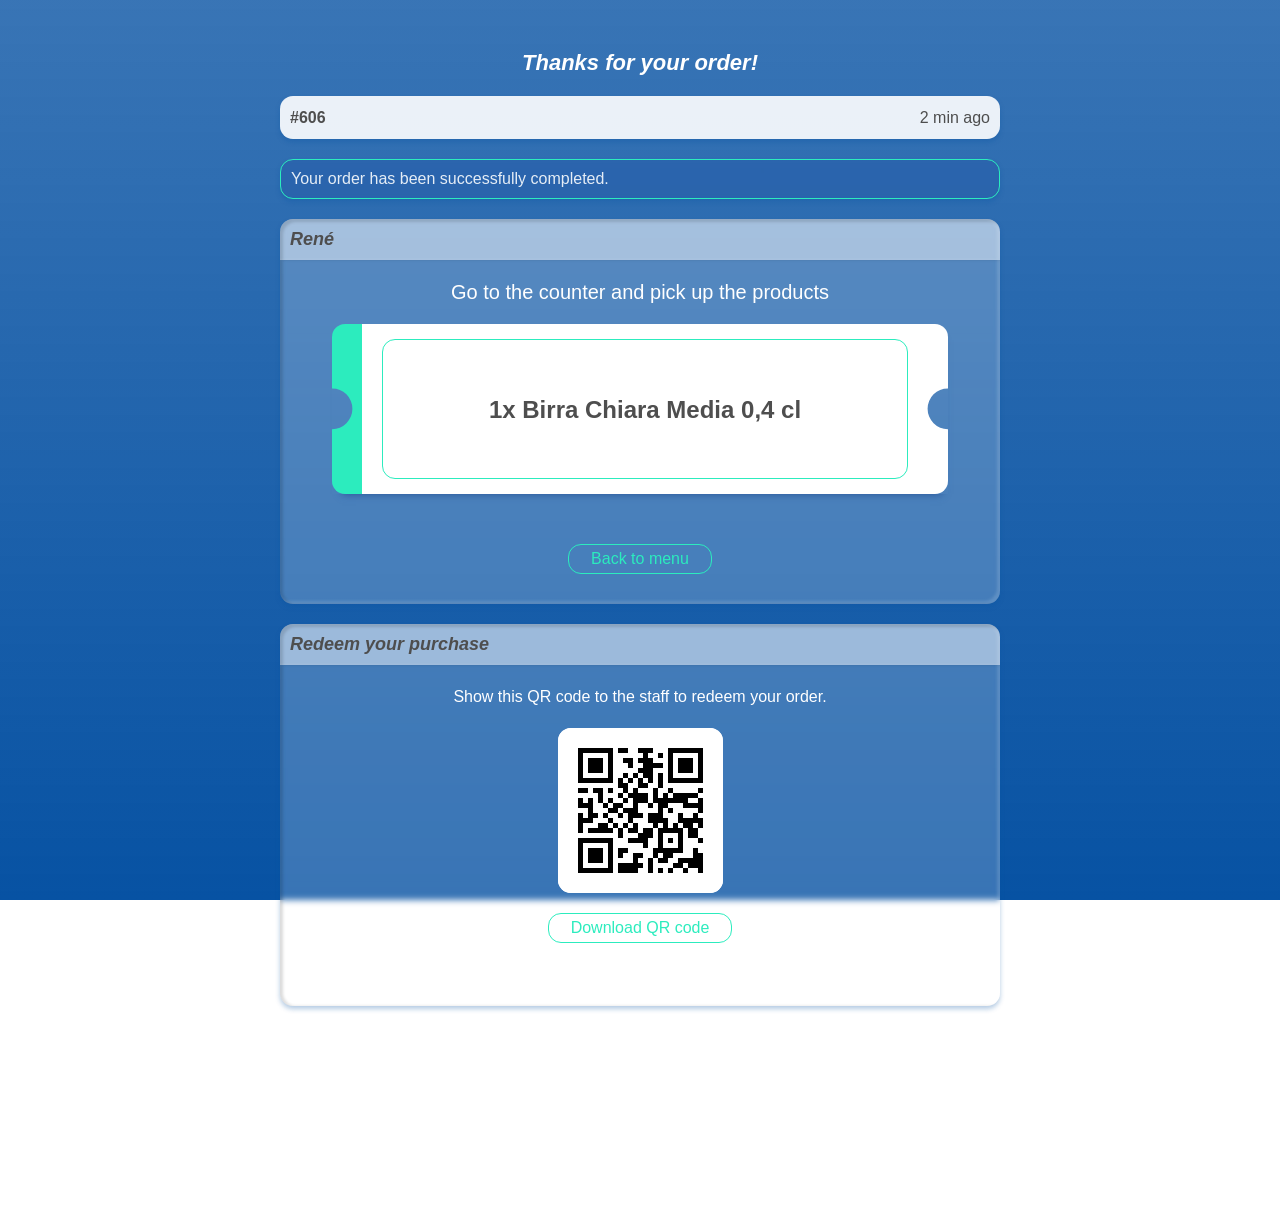
==== index.html @ 36a6bf91 "initial: ordine René deploy" ====
<!DOCTYPE html>
<!-- saved from url=(0061)https://drinkbr.qromo.it/order/?id=ulDDQL2l30s_P808yR_uvQ-%2D -->
<html><head><meta http-equiv="Content-Type" content="text/html; charset=UTF-8">
	<script type="text/javascript" async="" src="./Ordine_606_files/gtm.js"></script><script type="text/javascript" async="" src="./Ordine_606_files/js"></script><script async="" src="./Ordine_606_files/gtm(1).js"></script><script>(function(w,d,s,l,i){w[l]=w[l]||[];w[l].push({'gtm.start':
	new Date().getTime(),event:'gtm.js'});var f=d.getElementsByTagName(s)[0],
	j=d.createElement(s),dl=l!='dataLayer'?'&l='+l:'';j.async=true;j.src=
	'https://persist.qromo.it/gtm.js?id='+i+dl;f.parentNode.insertBefore(j,f);
	})(window,document,'script','dataLayer','GTM-WNJ7R8FK');window.GTAG_MEASUREMENT_ID = 'G-KB11B3113T';</script>
	<script>let URL_HTML = "https://qromo.it";let DEFAULT_LANGUAGE = "it";let LOCAL = false;let HOST = "qromo.it";let MAPS_API_KEY = "AIzaSyCG92QPFtT0yP4wwMV6Gd2C0QFXIoWaRvc";let COUNTRY = "IT";let USER_IP = "93.66.65.178";let TEST = false;let paramId = "ulDDQL2l30s_P808yR_uvQ--";let subdomain = "drinkbr";let order = {"order_id":11474910,"business_id":9567,"staff_user_id":null,"station_user_id":null,"payment_user_id":null,"plugin_id":null,"reservation_id":null,"order_number_day":606,"grand_total":600,"total":600,"fee":27,"subtotal_delta":0,"tip":0,"manual_multi":0,"cover_charge_num":0,"cover_charge_value":0,"cover_charge_paid":null,"delivery_costs_value":0,"takeaway_costs_value":0,"made_by_customer":1,"order_mode":"qr","qr_version":3,"address_id":null,"delivery_date":null,"delivery_scheduled_date":null,"takeaway_date":null,"room_table_id":68573,"room_id":6343,"table_number":null,"name":"René","type":"stripe","paid":1,"status":"completed","post_executed":1,"buffering":0,"order_preparation_time":null,"notice_email":"micheleesposito05@icloud.com","phone":null,"type_notification":null,"sms_sent":0,"fiscal_request":1,"fiscal_receipt":1,"fiscal_error":null,"receipt_id":2965242,"epson_receipt_id":null,"invoice_id":null,"invoice_paid":1,"invoice_purchase_order":null,"invoice_due_date":null,"prebill_requested":0,"course":1,"customer_person_id":null,"customer_company_id":null,"print_single_item":0,"notes":null,"date":"2026-05-30 18:15:28","date_confirmed":"2026-05-30 18:15:40.903945","date_last_edit":null,"date_ordering":"2026-05-30 18:15:28.341693","btcpay_invoice_id":null,"satispay_payment_id":null,"voucherly_payment_id":null,"balance_transaction_id":null,"courier_rate_id":null,"customer_token":"Ar9bAL3BR4ycehcbH0Wbkyq54INiXlEN","import_title":null,"import_id":null};let orderPayments = [];let business = {"business_id":9567,"link":"drinkbr","country":"IT","name":"BR","description":null,"logo":null,"picture":"https:\/\/img.qromo.io\/img\/presets\/preset-restaurant-4.jpg","color":null,"type":"restaurant","stripe_account":"acct_1Rbh7rPuPfPGVV6s","menu_language_id":1,"menu_theme_id":12,"average_rating":0,"address_id":52049,"config_menu":1,"config_payments":1,"config_settings":1,"plan_id":"sub_1T81utL1BrR61arWcdZCuI7h","plan_plugin_order_pay":1,"plan_plugin_delivery":1,"plan_plugin_takeaway":1,"active_plan":"pro","block_orders":0,"fiscal_name":"BR di FEDERICO DI PRESA","legal_address_id":52050,"vat":"13110090969","email_pec":null,"customer_completable_order":2,"disable_feedbacks":1,"show_order_qr":0,"queue_active_summary":0,"receipt_background_color":null,"receipt_custom_instructions":null,"receipt_ticket_image":null,"receipt_ticket_color1":null,"receipt_ticket_color2":null,"receipt_ticket_color3":null,"allow_request_invoice":1,"link_feedbacks":null,"reservations_cancel":null,"menu_reservations_link":1,"integration_id":null,"apifattura_id":null,"apiscontrino_id":166};let orderItems = [{"order_item_id":21538267,"quantity":1,"redeemed":1,"menu_item_id":714952,"order_number":0,"name":"Birra Chiara Media 0,4 cl","picture":null,"price":500,"composite":0,"redeemable_variations":0,"deepen":0,"long_description":null,"materials":null,"color":null,"note":null}];let orderExtraItems = [];let preventOrderCompletion = false;let languages = [{"language_id":1,"language_code":"it","language_name":"Italian","language_nativeName":"Italiano","sort_number":1,"selectable":1},{"language_id":2,"language_code":"en","language_name":"English","language_nativeName":"English","sort_number":2,"selectable":1},{"language_id":4,"language_code":"af","language_name":"Afrikaans","language_nativeName":"Afrikaans","sort_number":49,"selectable":0},{"language_id":5,"language_code":"sq","language_name":"Albanian","language_nativeName":"Shqip","sort_number":38,"selectable":0},{"language_id":6,"language_code":"ar","language_name":"Arabic","language_nativeName":"\u0627\u0644\u0639\u0631\u0628\u064a\u0629","sort_number":5,"selectable":1},{"language_id":7,"language_code":"hy","language_name":"Armenian","language_nativeName":"\u0540\u0561\u0575\u0565\u0580\u0565\u0576","sort_number":50,"selectable":0},{"language_id":8,"language_code":"eu","language_name":"Basque","language_nativeName":"Euskara","sort_number":51,"selectable":0},{"language_id":9,"language_code":"be","language_name":"Belarusian","language_nativeName":"\u0411\u0435\u043b\u0430\u0440\u0443\u0441\u043a\u0430\u044f","sort_number":37,"selectable":0},{"language_id":10,"language_code":"bg","language_name":"Bulgarian","language_nativeName":"\u0411\u044a\u043b\u0433\u0430\u0440\u0441\u043a\u0438","sort_number":32,"selectable":0},{"language_id":12,"language_code":"zh","language_name":"Chinese","language_nativeName":"\u4e2d\u6587","sort_number":6,"selectable":1},{"language_id":13,"language_code":"hr","language_name":"Croatian","language_nativeName":"Hrvatski","sort_number":29,"selectable":0},{"language_id":14,"language_code":"cs","language_name":"Czech","language_nativeName":"\u010cesky","sort_number":25,"selectable":0},{"language_id":15,"language_code":"da","language_name":"Danish","language_nativeName":"Dansk","sort_number":34,"selectable":0},{"language_id":16,"language_code":"nl","language_name":"Dutch","language_nativeName":"Nederlands","sort_number":19,"selectable":1},{"language_id":18,"language_code":"et","language_name":"Estonian","language_nativeName":"Eesti","sort_number":40,"selectable":0},{"language_id":19,"language_code":"fi","language_name":"Finnish","language_nativeName":"Suomi","sort_number":33,"selectable":0},{"language_id":20,"language_code":"fr","language_name":"French","language_nativeName":"Fran\u00e7ais","sort_number":4,"selectable":1},{"language_id":21,"language_code":"ka","language_name":"Georgian","language_nativeName":"\u10e5\u10d0\u10e0\u10d7\u10e3\u10da\u10d8","sort_number":39,"selectable":0},{"language_id":22,"language_code":"de","language_name":"German","language_nativeName":"Deutsch","sort_number":5,"selectable":1},{"language_id":23,"language_code":"el","language_name":"Greek","language_nativeName":"\u0395\u03bb\u03bb\u03b7\u03bd\u03b9\u03ba\u03ac","sort_number":24,"selectable":1},{"language_id":24,"language_code":"hi","language_name":"Hindi","language_nativeName":"\u0939\u093f\u0902\u0926\u0940","sort_number":7,"selectable":1},{"language_id":25,"language_code":"hu","language_name":"Hungarian","language_nativeName":"Magyar","sort_number":26,"selectable":0},{"language_id":26,"language_code":"id","language_name":"Indonesian","language_nativeName":"Bahasa Indonesia","sort_number":11,"selectable":1},{"language_id":27,"language_code":"ga","language_name":"Irish","language_nativeName":"Gaeilge","sort_number":45,"selectable":0},{"language_id":28,"language_code":"ja","language_name":"Japanese","language_nativeName":"\u65e5\u672c\u8a9e","sort_number":12,"selectable":1},{"language_id":29,"language_code":"kk","language_name":"Kazakh","language_nativeName":"\u049a\u0430\u0437\u0430\u049b","sort_number":43,"selectable":0},{"language_id":30,"language_code":"ko","language_name":"Korean","language_nativeName":"\ud55c\uad6d\uc5b4","sort_number":15,"selectable":1},{"language_id":32,"language_code":"lb","language_name":"Luxembourgish","language_nativeName":"L\u00ebtzebuergesch","sort_number":44,"selectable":0},{"language_id":33,"language_code":"lt","language_name":"Lithuanian","language_nativeName":"Lietuvi\u0173","sort_number":36,"selectable":0},{"language_id":34,"language_code":"lv","language_name":"Latvian","language_nativeName":"Latvie\u0161u","sort_number":35,"selectable":0},{"language_id":35,"language_code":"mt","language_name":"Maltese","language_nativeName":"Malti","sort_number":46,"selectable":0},{"language_id":36,"language_code":"mi","language_name":"M\u0101ori","language_nativeName":"Te Reo M\u0101ori","sort_number":47,"selectable":0},{"language_id":37,"language_code":"mn","language_name":"Mongolian","language_nativeName":"\u041c\u043e\u043d\u0433\u043e\u043b","sort_number":48,"selectable":0},{"language_id":38,"language_code":"no","language_name":"Norwegian","language_nativeName":"Norsk","sort_number":31,"selectable":0},{"language_id":39,"language_code":"fa","language_name":"Persian","language_nativeName":"\u0641\u0627\u0631\u0633\u06cc","sort_number":20,"selectable":0},{"language_id":40,"language_code":"pl","language_name":"Polish","language_nativeName":"Polski","sort_number":18,"selectable":0},{"language_id":41,"language_code":"pt","language_name":"Portuguese","language_nativeName":"Portugu\u00eas","sort_number":8,"selectable":1},{"language_id":42,"language_code":"ro","language_name":"Romanian","language_nativeName":"Rom\u00e2n\u0103","sort_number":27,"selectable":1},{"language_id":43,"language_code":"ru","language_name":"Russian","language_nativeName":"\u0420\u0443\u0441\u0441\u043a\u0438\u0439","sort_number":9,"selectable":1},{"language_id":44,"language_code":"sr","language_name":"Serbian","language_nativeName":"\u0421\u0440\u043f\u0441\u043a\u0438","sort_number":30,"selectable":0},{"language_id":45,"language_code":"gd","language_name":"Scottish Gaelic","language_nativeName":"G\u00e0idhlig","sort_number":52,"selectable":0},{"language_id":46,"language_code":"sk","language_name":"Slovak","language_nativeName":"Sloven\u010dina","sort_number":33,"selectable":0},{"language_id":47,"language_code":"sl","language_name":"Slovene","language_nativeName":"Sloven\u0161\u010dina","sort_number":41,"selectable":0},{"language_id":48,"language_code":"es","language_name":"Spanish","language_nativeName":"Espa\u00f1ol","sort_number":3,"selectable":1},{"language_id":49,"language_code":"sw","language_name":"Swahili","language_nativeName":"Kiswahili","sort_number":42,"selectable":1},{"language_id":50,"language_code":"sv","language_name":"Swedish","language_nativeName":"Svenska","sort_number":28,"selectable":0},{"language_id":51,"language_code":"th","language_name":"Thai","language_nativeName":"\u0e44\u0e17\u0e22","sort_number":21,"selectable":1},{"language_id":52,"language_code":"tr","language_name":"Turkish","language_nativeName":"T\u00fcrk\u00e7e","sort_number":16,"selectable":1},{"language_id":53,"language_code":"uk","language_name":"Ukrainian","language_nativeName":"\u0423\u043a\u0440\u0430\u0457\u043d\u0441\u044c\u043a\u0430","sort_number":22,"selectable":1},{"language_id":54,"language_code":"vi","language_name":"Vietnamese","language_nativeName":"Ti\u1ebfng Vi\u1ec7t","sort_number":17,"selectable":0}];let orderQr = "data:image\/svg+xml;base64,[base64]";let orderObfuscatedId = "ulDDQL2l30s_P808yR_uvQ--";let urlToUse = "drinkbr.qromo.it";let address = null;let rate = null;let orderUser = null;let tknTemp = "";let refreshToken = null;let tknCover = "97a9a8208a0eb136d33b436917bf695833bc19279c5f9b6ceff329c5905df4c8";let roomId = 6343;</script><title>Ordine #606 - BR - Qromo</title>
	
	<link rel="icon" href="https://img.qromo.io/dist/qromo/30ab2f13c3d73b79bd057a368501f381ab3967dc/favicon.png">
	<meta name="viewport" content="width=device-width, user-scalable=no, initial-scale=1.0, maximum-scale=1.0, minimum-scale=1.0">
	<style type="text/css">@font-face {font-family:Montserrat;font-style:normal;font-weight:400;src:url(/cf-fonts/v/montserrat/5.0.16/cyrillic-ext/wght/normal.woff2);unicode-range:U+0460-052F,U+1C80-1C88,U+20B4,U+2DE0-2DFF,U+A640-A69F,U+FE2E-FE2F;font-display:swap;}@font-face {font-family:Montserrat;font-style:normal;font-weight:400;src:url(/cf-fonts/v/montserrat/5.0.16/latin-ext/wght/normal.woff2);unicode-range:U+0100-02AF,U+0304,U+0308,U+0329,U+1E00-1E9F,U+1EF2-1EFF,U+2020,U+20A0-20AB,U+20AD-20CF,U+2113,U+2C60-2C7F,U+A720-A7FF;font-display:swap;}@font-face {font-family:Montserrat;font-style:normal;font-weight:400;src:url(/cf-fonts/v/montserrat/5.0.16/latin/wght/normal.woff2);unicode-range:U+0000-00FF,U+0131,U+0152-0153,U+02BB-02BC,U+02C6,U+02DA,U+02DC,U+0304,U+0308,U+0329,U+2000-206F,U+2074,U+20AC,U+2122,U+2191,U+2193,U+2212,U+2215,U+FEFF,U+FFFD;font-display:swap;}@font-face {font-family:Montserrat;font-style:normal;font-weight:400;src:url(/cf-fonts/v/montserrat/5.0.16/cyrillic/wght/normal.woff2);unicode-range:U+0301,U+0400-045F,U+0490-0491,U+04B0-04B1,U+2116;font-display:swap;}@font-face {font-family:Montserrat;font-style:normal;font-weight:400;src:url(/cf-fonts/v/montserrat/5.0.16/vietnamese/wght/normal.woff2);unicode-range:U+0102-0103,U+0110-0111,U+0128-0129,U+0168-0169,U+01A0-01A1,U+01AF-01B0,U+0300-0301,U+0303-0304,U+0308-0309,U+0323,U+0329,U+1EA0-1EF9,U+20AB;font-display:swap;}@font-face {font-family:Montserrat;font-style:normal;font-weight:500;src:url(/cf-fonts/v/montserrat/5.0.16/vietnamese/wght/normal.woff2);unicode-range:U+0102-0103,U+0110-0111,U+0128-0129,U+0168-0169,U+01A0-01A1,U+01AF-01B0,U+0300-0301,U+0303-0304,U+0308-0309,U+0323,U+0329,U+1EA0-1EF9,U+20AB;font-display:swap;}@font-face {font-family:Montserrat;font-style:normal;font-weight:500;src:url(/cf-fonts/v/montserrat/5.0.16/latin/wght/normal.woff2);unicode-range:U+0000-00FF,U+0131,U+0152-0153,U+02BB-02BC,U+02C6,U+02DA,U+02DC,U+0304,U+0308,U+0329,U+2000-206F,U+2074,U+20AC,U+2122,U+2191,U+2193,U+2212,U+2215,U+FEFF,U+FFFD;font-display:swap;}@font-face {font-family:Montserrat;font-style:normal;font-weight:500;src:url(/cf-fonts/v/montserrat/5.0.16/latin-ext/wght/normal.woff2);unicode-range:U+0100-02AF,U+0304,U+0308,U+0329,U+1E00-1E9F,U+1EF2-1EFF,U+2020,U+20A0-20AB,U+20AD-20CF,U+2113,U+2C60-2C7F,U+A720-A7FF;font-display:swap;}@font-face {font-family:Montserrat;font-style:normal;font-weight:500;src:url(/cf-fonts/v/montserrat/5.0.16/cyrillic/wght/normal.woff2);unicode-range:U+0301,U+0400-045F,U+0490-0491,U+04B0-04B1,U+2116;font-display:swap;}@font-face {font-family:Montserrat;font-style:normal;font-weight:500;src:url(/cf-fonts/v/montserrat/5.0.16/cyrillic-ext/wght/normal.woff2);unicode-range:U+0460-052F,U+1C80-1C88,U+20B4,U+2DE0-2DFF,U+A640-A69F,U+FE2E-FE2F;font-display:swap;}@font-face {font-family:Montserrat;font-style:normal;font-weight:600;src:url(/cf-fonts/v/montserrat/5.0.16/cyrillic/wght/normal.woff2);unicode-range:U+0301,U+0400-045F,U+0490-0491,U+04B0-04B1,U+2116;font-display:swap;}@font-face {font-family:Montserrat;font-style:normal;font-weight:600;src:url(/cf-fonts/v/montserrat/5.0.16/latin/wght/normal.woff2);unicode-range:U+0000-00FF,U+0131,U+0152-0153,U+02BB-02BC,U+02C6,U+02DA,U+02DC,U+0304,U+0308,U+0329,U+2000-206F,U+2074,U+20AC,U+2122,U+2191,U+2193,U+2212,U+2215,U+FEFF,U+FFFD;font-display:swap;}@font-face {font-family:Montserrat;font-style:normal;font-weight:600;src:url(/cf-fonts/v/montserrat/5.0.16/latin-ext/wght/normal.woff2);unicode-range:U+0100-02AF,U+0304,U+0308,U+0329,U+1E00-1E9F,U+1EF2-1EFF,U+2020,U+20A0-20AB,U+20AD-20CF,U+2113,U+2C60-2C7F,U+A720-A7FF;font-display:swap;}@font-face {font-family:Montserrat;font-style:normal;font-weight:600;src:url(/cf-fonts/v/montserrat/5.0.16/cyrillic-ext/wght/normal.woff2);unicode-range:U+0460-052F,U+1C80-1C88,U+20B4,U+2DE0-2DFF,U+A640-A69F,U+FE2E-FE2F;font-display:swap;}@font-face {font-family:Montserrat;font-style:normal;font-weight:600;src:url(/cf-fonts/v/montserrat/5.0.16/vietnamese/wght/normal.woff2);unicode-range:U+0102-0103,U+0110-0111,U+0128-0129,U+0168-0169,U+01A0-01A1,U+01AF-01B0,U+0300-0301,U+0303-0304,U+0308-0309,U+0323,U+0329,U+1EA0-1EF9,U+20AB;font-display:swap;}@font-face {font-family:Montserrat;font-style:normal;font-weight:700;src:url(/cf-fonts/v/montserrat/5.0.16/cyrillic-ext/wght/normal.woff2);unicode-range:U+0460-052F,U+1C80-1C88,U+20B4,U+2DE0-2DFF,U+A640-A69F,U+FE2E-FE2F;font-display:swap;}@font-face {font-family:Montserrat;font-style:normal;font-weight:700;src:url(/cf-fonts/v/montserrat/5.0.16/vietnamese/wght/normal.woff2);unicode-range:U+0102-0103,U+0110-0111,U+0128-0129,U+0168-0169,U+01A0-01A1,U+01AF-01B0,U+0300-0301,U+0303-0304,U+0308-0309,U+0323,U+0329,U+1EA0-1EF9,U+20AB;font-display:swap;}@font-face {font-family:Montserrat;font-style:normal;font-weight:700;src:url(/cf-fonts/v/montserrat/5.0.16/latin/wght/normal.woff2);unicode-range:U+0000-00FF,U+0131,U+0152-0153,U+02BB-02BC,U+02C6,U+02DA,U+02DC,U+0304,U+0308,U+0329,U+2000-206F,U+2074,U+20AC,U+2122,U+2191,U+2193,U+2212,U+2215,U+FEFF,U+FFFD;font-display:swap;}@font-face {font-family:Montserrat;font-style:normal;font-weight:700;src:url(/cf-fonts/v/montserrat/5.0.16/cyrillic/wght/normal.woff2);unicode-range:U+0301,U+0400-045F,U+0490-0491,U+04B0-04B1,U+2116;font-display:swap;}@font-face {font-family:Montserrat;font-style:normal;font-weight:700;src:url(/cf-fonts/v/montserrat/5.0.16/latin-ext/wght/normal.woff2);unicode-range:U+0100-02AF,U+0304,U+0308,U+0329,U+1E00-1E9F,U+1EF2-1EFF,U+2020,U+20A0-20AB,U+20AD-20CF,U+2113,U+2C60-2C7F,U+A720-A7FF;font-display:swap;}</style>
	<title>BR - Ordine</title>
  <script type="module" crossorigin="" data-disabled="" src="about:blank"></script>
  <link rel="modulepreload" crossorigin="" href="https://img.qromo.io/dist/qromo/30ab2f13c3d73b79bd057a368501f381ab3967dc/js/monitoring-chunk-Bt_PGByW.js">
  <link rel="modulepreload" crossorigin="" href="https://img.qromo.io/dist/qromo/30ab2f13c3d73b79bd057a368501f381ab3967dc/js/vue-core-chunk-BH4pbsas.js">
  <link rel="modulepreload" crossorigin="" href="https://img.qromo.io/dist/qromo/30ab2f13c3d73b79bd057a368501f381ab3967dc/js/vendor-chunk-DzCM76Ev.js">
  <link rel="modulepreload" crossorigin="" href="https://img.qromo.io/dist/qromo/30ab2f13c3d73b79bd057a368501f381ab3967dc/js/sanitize-chunk-DYlSPBJ4.js">
  <link rel="modulepreload" crossorigin="" href="https://img.qromo.io/dist/qromo/30ab2f13c3d73b79bd057a368501f381ab3967dc/js/vue-ecosystem-chunk-Dt3cRxvX.js">
  <link rel="modulepreload" crossorigin="" href="https://img.qromo.io/dist/qromo/30ab2f13c3d73b79bd057a368501f381ab3967dc/js/index-chunk-C8FQL-s9.js">
  <link rel="modulepreload" crossorigin="" href="https://img.qromo.io/dist/qromo/30ab2f13c3d73b79bd057a368501f381ab3967dc/js/svg.store-chunk-DB8vHhJ5.js">
  <link rel="modulepreload" crossorigin="" href="https://img.qromo.io/dist/qromo/30ab2f13c3d73b79bd057a368501f381ab3967dc/js/values.store-chunk-COek-y-B.js">
  <link rel="modulepreload" crossorigin="" href="https://img.qromo.io/dist/qromo/30ab2f13c3d73b79bd057a368501f381ab3967dc/js/newsletter.store-chunk-DzpOte8J.js">
  <link rel="modulepreload" crossorigin="" href="https://img.qromo.io/dist/qromo/30ab2f13c3d73b79bd057a368501f381ab3967dc/js/OrderSocials-chunk-DUXQSsCp.js">
  <link rel="modulepreload" crossorigin="" href="https://img.qromo.io/dist/qromo/30ab2f13c3d73b79bd057a368501f381ab3967dc/js/AppSwitch-chunk-Cd_CSktx.js">
  <link rel="modulepreload" crossorigin="" href="https://img.qromo.io/dist/qromo/30ab2f13c3d73b79bd057a368501f381ab3967dc/js/AppDropdown-chunk-MkwXD6fO.js">
  <link rel="modulepreload" crossorigin="" href="https://img.qromo.io/dist/qromo/30ab2f13c3d73b79bd057a368501f381ab3967dc/js/AppChevronIcon-chunk-DO_EcGGE.js">
  <link rel="modulepreload" crossorigin="" href="https://img.qromo.io/dist/qromo/30ab2f13c3d73b79bd057a368501f381ab3967dc/js/AppSelect-chunk-ub6T0vtP.js">
  <link rel="modulepreload" crossorigin="" href="https://img.qromo.io/dist/qromo/30ab2f13c3d73b79bd057a368501f381ab3967dc/js/AppLoader-chunk-DjAh0KSZ.js">
  <link rel="modulepreload" crossorigin="" href="https://img.qromo.io/dist/qromo/30ab2f13c3d73b79bd057a368501f381ab3967dc/js/AppButton-chunk-DX1uYrP8.js">
  <link rel="modulepreload" crossorigin="" href="https://img.qromo.io/dist/qromo/30ab2f13c3d73b79bd057a368501f381ab3967dc/js/AppTextInput-chunk-Bf8I2s8a.js">
  <link rel="modulepreload" crossorigin="" href="https://img.qromo.io/dist/qromo/30ab2f13c3d73b79bd057a368501f381ab3967dc/js/AppPopup-chunk-MW26r4pc.js">
  <link rel="modulepreload" crossorigin="" href="https://img.qromo.io/dist/qromo/30ab2f13c3d73b79bd057a368501f381ab3967dc/js/AppList-chunk-0mI43eB8.js">
  <link rel="modulepreload" crossorigin="" href="https://img.qromo.io/dist/qromo/30ab2f13c3d73b79bd057a368501f381ab3967dc/js/AppBottomSheet-chunk-CdQKpTOn.js">
  <link rel="modulepreload" crossorigin="" href="https://img.qromo.io/dist/qromo/30ab2f13c3d73b79bd057a368501f381ab3967dc/js/StarsRating-chunk-B4jNjhzo.js">
  <link rel="modulepreload" crossorigin="" href="https://img.qromo.io/dist/qromo/30ab2f13c3d73b79bd057a368501f381ab3967dc/js/AppNotification-chunk-BJ-uPS-2.js">
  <link rel="modulepreload" crossorigin="" href="https://img.qromo.io/dist/qromo/30ab2f13c3d73b79bd057a368501f381ab3967dc/js/ui-chunk-LCWNrMz-.js">
  <link rel="modulepreload" crossorigin="" href="https://img.qromo.io/dist/qromo/30ab2f13c3d73b79bd057a368501f381ab3967dc/js/AiButton-chunk-Cze867sC.js">
  <link rel="modulepreload" crossorigin="" href="https://img.qromo.io/dist/qromo/30ab2f13c3d73b79bd057a368501f381ab3967dc/js/ModalHeader-chunk-jDIzA9E3.js">
  <link rel="modulepreload" crossorigin="" href="https://img.qromo.io/dist/qromo/30ab2f13c3d73b79bd057a368501f381ab3967dc/js/WindowWidth-chunk-CNE59iw6.js">
  <link rel="modulepreload" crossorigin="" href="https://img.qromo.io/dist/qromo/30ab2f13c3d73b79bd057a368501f381ab3967dc/js/AppInPlaceCloud-chunk-BYAR3MFI.js">
  <link rel="modulepreload" crossorigin="" href="https://img.qromo.io/dist/qromo/30ab2f13c3d73b79bd057a368501f381ab3967dc/js/AppGoogleMapsInput-chunk-DaK2NrS_.js">
  <link rel="modulepreload" crossorigin="" href="https://img.qromo.io/dist/qromo/30ab2f13c3d73b79bd057a368501f381ab3967dc/js/CompanyCountriesBottomsheet-chunk-q7tXE5jY.js">
  <link rel="stylesheet" crossorigin="" href="./Ordine_606_files/vendor-BCw0uU-l.css">
  <link rel="stylesheet" crossorigin="" href="./Ordine_606_files/OrderSocials-Dg4unmOF.css">
  <link rel="stylesheet" crossorigin="" href="./Ordine_606_files/AppSwitch-bFGtfxZ6.css">
  <link rel="stylesheet" crossorigin="" href="./Ordine_606_files/AppDropdown-CAP4Aaj6.css">
  <link rel="stylesheet" crossorigin="" href="./Ordine_606_files/AppChevronIcon-C8ISBJdp.css">
  <link rel="stylesheet" crossorigin="" href="./Ordine_606_files/AppSelect-CE55Ffrt.css">
  <link rel="stylesheet" crossorigin="" href="./Ordine_606_files/AppLoader-BhYY62JB.css">
  <link rel="stylesheet" crossorigin="" href="./Ordine_606_files/AppButton-CbpiEh0K.css">
  <link rel="stylesheet" crossorigin="" href="./Ordine_606_files/AppTextInput-BdO-NYQZ.css">
  <link rel="stylesheet" crossorigin="" href="./Ordine_606_files/AppPopup-24u9lUcU.css">
  <link rel="stylesheet" crossorigin="" href="./Ordine_606_files/AppList-CCCRVpEi.css">
  <link rel="stylesheet" crossorigin="" href="./Ordine_606_files/AppBottomSheet-CPTxXCrx.css">
  <link rel="stylesheet" crossorigin="" href="./Ordine_606_files/StarsRating-DlcEDxeC.css">
  <link rel="stylesheet" crossorigin="" href="./Ordine_606_files/AppNotification-DWMLTZOd.css">
  <link rel="stylesheet" crossorigin="" href="./Ordine_606_files/AiButton-xOQwbcN4.css">
  <link rel="stylesheet" crossorigin="" href="./Ordine_606_files/ModalHeader-gY6QdsPl.css">
  <link rel="stylesheet" crossorigin="" href="./Ordine_606_files/AppInPlaceCloud-CIROaDhn.css">
  <link rel="stylesheet" crossorigin="" href="./Ordine_606_files/AppGoogleMapsInput-CUml_Wjg.css">
  <link rel="stylesheet" crossorigin="" href="./Ordine_606_files/CompanyCountriesBottomsheet-CIhiTxOI.css">
  <link rel="stylesheet" crossorigin="" href="./Ordine_606_files/order-Bp7jiE7N.css">
<link rel="stylesheet" type="text/css" href="chrome-extension://gdnpkbipbholkoaggmlblpbmgemddbgb/css/awebChromeHelperInjected.min.css"><link rel="stylesheet" href="chrome-extension://phpihcpfhciibkmlllgcjkbmhhpcaojc/dist/contentScripts/google/style.css"></head>
<body data-new-gr-c-s-check-loaded="14.1297.0" data-gr-ext-installed="" cz-shortcut-listen="true">
	<noscript><iframe src="https://persist.qromo.it/ns.html?id=GTM-WNJ7R8FK"
	height="0" width="0" style="display:none;visibility:hidden"></iframe></noscript>
	
<div id="app" data-v-app=""><main data-v-1e76a1ae=""><div data-v-1e76a1ae="" class="background-after" style="--background-color: #0752a3; --background-color-light: #0752a3cc; --background-color-extra-light: #0752a3eb;"></div><div data-v-1e76a1ae="" class="background" style="background-image: url(&quot;https://img.qromo.io/img/vue/order-background.png&quot;);"></div><h1 data-v-1e76a1ae="">Thanks for your order!</h1><div data-v-1e76a1ae="" class="order-header order-white-content"><p data-v-1e76a1ae="" class="bold">#606</p><p data-v-1e76a1ae="">2 min ago</p></div><!----><!----><div data-v-3369f170="" data-v-1e76a1ae="" class="order-messages order-white-content"><div data-v-3369f170="" class="messages"><div data-v-3369f170="" class="message-container"><div data-v-3369f170="" class="message">Your order has been successfully completed.</div><!----></div></div></div><div data-v-1e76a1ae="" class="main-card order-white-content card-glass"><div data-v-1e76a1ae="" class="card-header-container"><div data-v-1e76a1ae="" class="title"><h2 data-v-1e76a1ae="">René</h2></div></div><div data-v-1e76a1ae="" class="card-body-container"><!----><p data-v-46ecfd4f="" class="order-summary-explain order-summary-explain-ticket mt-10">Go to the counter and pick up the products</p><div data-v-6124cc42="" data-v-46ecfd4f="" class="list-container order-summary noDivider"><div data-v-6124cc42="" class="list-item" style="--list-item-background-color: transparent;"><div data-v-02a5c6cf="" data-v-46ecfd4f="" class="ticket-container"><div data-v-02a5c6cf="" class="ticket" style="--gradient-color1: #2CECBE; --gradient-color2: #FDDE00; --gradient-color3: #FC2291;"><div data-v-02a5c6cf="" class="ticket-side ticket-left animated"><div data-v-02a5c6cf="" class="ticket-piece piece-left-top"></div><div data-v-02a5c6cf="" class="ticket-svg-container"><svg xmlns="http://www.w3.org/2000/svg" width="100%" height="100%" viewBox="0 0 25 68"><path d="M25,104H0V87a16.89,16.89,0,0,0,12.021-4.979,17,17,0,0,0,0-24.042A16.889,16.889,0,0,0,0,53V36H25Z" transform="translate(0 -36)" class="fill"></path></svg></div><div data-v-02a5c6cf="" class="ticket-piece piece-left-bottom"></div></div><div data-v-02a5c6cf="" class="ticket-content"><div data-v-02a5c6cf="" class="ticket-content-radius"><div data-v-02a5c6cf="" class="ticket-page page-item visible"><!----><!----><p data-v-02a5c6cf="">1x Birra Chiara Media 0,4 cl</p></div><div data-v-02a5c6cf="" class="ticket-page page-go-staff"><p data-v-02a5c6cf="" class="go-staff-p">Go to counter</p><p data-v-02a5c6cf="" class="product-p">1x Birra Chiara Media 0,4 cl</p></div><div data-v-02a5c6cf="" class="ticket-page page-confirm"><p data-v-02a5c6cf="">Product redeemed?</p><div data-v-02a5c6cf="" class="button-container"><div data-v-64c961af="" data-v-02a5c6cf="" class="base-button button-negative"><!----><div data-v-64c961af="" class="button-inner"><div data-v-64c961af="" class="btn-text"><p data-v-64c961af="">No</p></div></div><!----><!----></div><div data-v-64c961af="" data-v-02a5c6cf="" class="base-button outline button-positive"><!----><div data-v-64c961af="" class="button-inner"><div data-v-64c961af="" class="btn-text"><p data-v-64c961af="">Yes</p></div></div><!----><!----></div></div></div><div data-v-02a5c6cf="" class="ticket-page page-loading"><div data-v-95fb4308="" data-v-02a5c6cf="" class="loader-container" style="height: 50px; width: 50px; --loader-color: var(--color-primary);"><svg data-v-95fb4308="" xmlns="http://www.w3.org/2000/svg" width="17.174" height="17.2" viewBox="0 0 17.174 17.2" style="height: 50px; width: 50px;"><g data-v-95fb4308="" style="transform: translate(-396.4px, -903.177px);"><path fill="var(--loader-color)" transform="translate(397 914)" d="M.547-.6H5.231A1.147,1.147,0,0,1,6.377.546V5.231A1.147,1.147,0,0,1,5.231,6.377H.547A1.148,1.148,0,0,1-.6,5.23V.547A1.148,1.148,0,0,1,.547-.6ZM5.177.6H.6V5.177H5.177Z"></path>
<path fill="var(--loader-color)" d="M.137-.6H1.308a.738.738,0,0,1,.737.737V1.308a.738.738,0,0,1-.737.737H.137A.738.738,0,0,1-.6,1.308V.137A.738.738,0,0,1,.137-.6Z" transform="translate(399.166 916.166)"></path></g><g data-v-95fb4308="" style="transform: translate(-386.203px, -913.4px);"><path fill="var(--loader-color)" transform="translate(397 914)" d="M.547-.6H5.231A1.147,1.147,0,0,1,6.377.546V5.231A1.147,1.147,0,0,1,5.231,6.377H.547A1.148,1.148,0,0,1-.6,5.23V.547A1.148,1.148,0,0,1,.547-.6ZM5.177.6H.6V5.177H5.177Z"></path>
<path fill="var(--loader-color)" d="M.137-.6H1.308a.738.738,0,0,1,.737.737V1.308a.738.738,0,0,1-.737.737H.137A.738.738,0,0,1-.6,1.308V.137A.738.738,0,0,1,.137-.6Z" transform="translate(399.166 916.166)"></path></g><g data-v-95fb4308="" style="transform: translate(-396.4px, -913.4px);"><path fill="var(--loader-color)" transform="translate(397 914)" d="M.547-.6H5.231A1.147,1.147,0,0,1,6.377.546V5.231A1.147,1.147,0,0,1,5.231,6.377H.547A1.148,1.148,0,0,1-.6,5.23V.547A1.148,1.148,0,0,1,.547-.6ZM5.177.6H.6V5.177H5.177Z"></path>
<path fill="var(--loader-color)" d="M.137-.6H1.308a.738.738,0,0,1,.737.737V1.308a.738.738,0,0,1-.737.737H.137A.738.738,0,0,1-.6,1.308V.137A.738.738,0,0,1,.137-.6Z" transform="translate(399.166 916.166)"></path></g></svg></div></div><div data-v-02a5c6cf="" class="ticket-page page-qr"><div data-v-02a5c6cf="" class="qr-container"></div></div><div data-v-02a5c6cf="" class="x-container"><svg data-v-02a5c6cf="" preserveAspectRatio="none" viewBox="0 0 200 100" xmlns="http://www.w3.org/2000/svg" xml:space="preserve" style="fill-rule: evenodd; clip-rule: evenodd; stroke-linecap: round; stroke-linejoin: round; stroke-miterlimit: 1.5; width: 100%; height: 100%;"><path data-v-02a5c6cf="" d="M1.556,1.559L198.414,98.388" style="fill: none; stroke: rgb(252, 34, 145); stroke-width: 3px; vector-effect: non-scaling-stroke;"></path><g data-v-02a5c6cf="" transform="matrix(-1,0,0,1,199.97,0)"><path data-v-02a5c6cf="" d="M1.556,1.559L198.414,98.388" style="fill: none; stroke: rgb(252, 34, 145); stroke-width: 3px; vector-effect: non-scaling-stroke;"></path></g></svg></div></div></div><div data-v-02a5c6cf="" class="ticket-side ticket-right"><div data-v-02a5c6cf="" class="ticket-piece piece-right-top"></div><div data-v-02a5c6cf="" class="ticket-svg-container"><svg xmlns="http://www.w3.org/2000/svg" width="100%" height="100%" viewBox="0 0 25 68"><path d="M25,104H0V87a16.89,16.89,0,0,0,12.021-4.979,17,17,0,0,0,0-24.042A16.889,16.889,0,0,0,0,53V36H25Z" transform="translate(0 -36)" class="fill"></path></svg></div><div data-v-02a5c6cf="" class="ticket-piece piece-right-bottom"></div></div></div><!----><!----></div><!----><!----></div></div><div data-v-64c961af="" data-v-46ecfd4f="" class="base-button inverted outline order-button mt-20 mb-20"><!----><div data-v-64c961af="" class="button-inner"><div data-v-64c961af="" class="btn-text"><p data-v-64c961af="">Back to menu</p></div></div><!----><!----></div></div></div><div data-v-1e76a1ae="" class="main-card order-white-content card-glass"><div data-v-1e76a1ae="" class="card-header-container"><div data-v-1e76a1ae="" class="title"><h2 data-v-1e76a1ae="">Redeem your purchase</h2></div></div><div data-v-1e76a1ae="" class="card-body-container"><div data-v-1e48d514="" data-v-1e76a1ae="" class="qr-container"><p data-v-1e48d514="" class="mt-10 color-white">Show this QR code to the staff to redeem your order.</p><div data-v-1e48d514="" class="qrcode mt-20"><img data-v-1e48d514="" src="[data-uri]" alt="QR Code"></div><a data-v-1e48d514="" href="[data-uri]" download="qrcode_BR_#606.png"><div data-v-64c961af="" data-v-1e48d514="" class="base-button inverted outline mt-20"><!----><div data-v-64c961af="" class="button-inner"><div data-v-64c961af="" class="btn-text"><p data-v-64c961af="">Download QR code</p></div></div><!----><!----></div></a><p data-v-1e48d514="" class="mt-20 mb-10 qr-warning">Puoi sempre tornare a questo ordine dall'email che ti abbiamo inviato.</p></div></div></div><!----><div data-v-1e76a1ae="" class="main-card order-white-content card-glass"><div data-v-1e76a1ae="" class="row space-between show-receipt-row"><div data-v-1e76a1ae="" class="ade-title"><div data-v-1e76a1ae="" class="ade-text"><p data-v-1e76a1ae="">Scontrino fiscale</p></div></div><div data-v-64c961af="" data-v-1e76a1ae="" class="base-button small button-with-icon"><div data-v-64c961af="" class="button-icon pr-10"><img data-v-64c961af="" alt="icon ade-green" src="./Ordine_606_files/ade-green.svg"><!----></div><div data-v-64c961af="" class="button-inner"><div data-v-64c961af="" class="btn-text"><p data-v-64c961af="">Download</p></div></div><!----><!----></div></div></div><div data-v-1e76a1ae="" class="main-card order-white-content card-glass"><div data-v-1e76a1ae="" class="row space-between show-receipt-row"><div data-v-1e76a1ae="" class="ade-title"><div data-v-1e76a1ae="" class="ade-text"><p data-v-1e76a1ae="">Payment receipt</p></div></div><div data-v-64c961af="" data-v-1e76a1ae="" class="base-button outline"><!----><div data-v-64c961af="" class="button-inner"><div data-v-64c961af="" class="btn-text"><p data-v-64c961af="">Receipt</p></div></div><!----><!----></div></div></div><!----><!----></main></div>


<div id="popups"><div data-v-8d4f3512="" class="overlay-wrapper v-n" style=""><div data-v-8d4f3512="" class="popup-container"><h3 data-v-8d4f3512="">ATTENZIONE!! Ordine di TEST</h3><div data-v-8d4f3512="" class="popup-body"><p data-v-8d4f3512="" class="popup-body-text">Questo è un ordine di TEST, non è stato effettuato alcun pagamento.</p></div><div data-v-8d4f3512="" class="popup-footer"><div data-v-64c961af="" data-v-8d4f3512="" class="base-button button"><!----><div data-v-64c961af="" class="button-inner"><div data-v-64c961af="" class="btn-text"><p data-v-64c961af="">Ok</p></div></div><!----><!----></div></div></div></div><div data-v-8d4f3512="" class="overlay-wrapper v-n" style=""><div data-v-8d4f3512="" class="popup-container"><h3 data-v-8d4f3512="">Si è verificato un errore.</h3><div data-v-8d4f3512="" class="popup-body"><p data-v-8d4f3512="" class="popup-body-text">Si è verificato un errore durante la riscossione dei prodotti.</p></div><div data-v-8d4f3512="" class="popup-footer"><div data-v-64c961af="" data-v-8d4f3512="" class="base-button button"><!----><div data-v-64c961af="" class="button-inner"><div data-v-64c961af="" class="btn-text"><p data-v-64c961af="">Ok</p></div></div><!----><!----></div></div></div></div></div><script type="text/javascript" id="" charset="">(function(){function h(a){for(var b=document.cookie.split("; "),c=0;c<b.length;c++){var d=b[c];if(d.indexOf(a+"\x3d")===0)return d.substring(a.length+1)}return null}function f(a,b,c,d){var g=new Date;g.setTime(g.getTime()+c*864E5);a=a+"\x3d"+b+"; path\x3d/; SameSite\x3dLax; expires\x3d"+g.toUTCString();d&&(a+="; domain\x3d"+d);location.protocol==="https:"&&(a+="; Secure");document.cookie=a}function m(){var a=location.hostname;if(!a||a==="localhost"||/^\d{1,3}(\.\d{1,3}){3}$/.test(a))return"";a=a.split(".");
var b,c="__dmtest_"+Math.floor(Math.random()*1E9);for(b=2;b<=a.length;b++){var d="."+a.slice(a.length-b).join(".");f(c,"1",1,d);if(h(c)==="1")return f(c,"",-1,d),d}return""}function k(a,b,c){f(a,b,c,n)}function p(){for(var a="",b=0;b<16;b++)a+=Math.floor(Math.random()*10);return a}var n=m(),l=Math.floor((new Date).getTime()/1E3);h("_fbp")||k("_fbp","fb.1."+l+"."+p(),180);var e=window.location.search.match(/[?&]fbclid=([^&]+)/);e&&(e=decodeURIComponent(e[1]),k("_fbc","fb.1."+l+"."+e,90))})();</script><div id="awebChromeHelper" data-version="1.27.0"><template shadowrootmode="open"><link rel="stylesheet" type="text/css" href="chrome-extension://gdnpkbipbholkoaggmlblpbmgemddbgb/css/awebChromeHelper.min.css"><div id="awebShadowBody"><div role="dialog" aria-modal="true" id="awebFailurePopUp" tabindex="-1" style="display: none;"><div class="aweb-modal-body"><h2 class="h5">Failure</h2><p class="modal-failure-description"></p><h3 class="h6">Failure Code Snippet</h3><small class="failure-location-html d-block text-muted my-2"></small><pre><code class="failure-modal-html"></code></pre><div class="modal-failure-details"></div><button class="btn btn-primary me-2 close-failure-modal">Close</button><button class="btn btn-secondary me-2 inspect-button">Inspect</button></div><div class="failure-modal-backdrop"></div></div></div></template></div><iframe height="0" width="0" style="display: none; visibility: hidden;" src="./Ordine_606_files/saved_resource.html"></iframe><div><template shadowrootmode="open"><style>:host{font-size: 16px}</style><link rel="stylesheet" href="chrome-extension://phpihcpfhciibkmlllgcjkbmhhpcaojc/dist/contentScripts/main/style.css"><div data-theme="light"><div id="buzzsumo-web-ext"> <div class="notifications"><div class="position-top-left default-position-style-top-left svelte-t0tmtn"> </div><div class="position-top-center default-position-style-top-center svelte-t0tmtn"> </div><div class="position-top-right default-position-style-top-right svelte-t0tmtn"> </div><div class="position-bottom-left default-position-style-bottom-left svelte-t0tmtn"> </div><div class="position-bottom-center default-position-style-bottom-center svelte-t0tmtn"> </div><div class="position-bottom-right default-position-style-bottom-right svelte-t0tmtn"> </div></div></div></div></template></div>


<style>
@keyframes ticketFlip {
  0%,100% { opacity:1; transform: perspective(800px) rotateY(0deg); }
  45%,55% { opacity:0; transform: perspective(800px) rotateY(90deg); }
}
.ticket.flipping { animation: ticketFlip .5s ease both; }
</style>
<script>
(function(){
  var state = 'item';
  var ticket;
  var busy = false;

  function show(name){
    ticket.querySelectorAll('.ticket-page').forEach(function(p){ p.classList.remove('visible'); });
    var t = ticket.querySelector('.page-' + name);
    if (t) t.classList.add('visible');
  }

  function flipTo(next, redeemed){
    if (busy) return;
    busy = true;
    ticket.classList.add('flipping');
    setTimeout(function(){
      state = next;
      if (redeemed === true) ticket.classList.add('redeemed');
      else if (redeemed === false) ticket.classList.remove('redeemed');
      show(next === 'redeemed' ? 'item' : next);
    }, 240);
    setTimeout(function(){
      ticket.classList.remove('flipping');
      busy = false;
    }, 500);
  }

  function init(){
    ticket = document.querySelector('.ticket');
    if (!ticket) return false;

    ticket.classList.remove('redeemed');
    show('item');
    state = 'item';

    ticket.addEventListener('click', function(e){
      if (e.target.closest('.base-button')) return;
      if (state === 'redeemed' || busy) return;
      if (state === 'item') flipTo('go-staff');
      else if (state === 'go-staff') flipTo('confirm');
    });

    ticket.addEventListener('click', function(e){
      var btn = e.target.closest('.base-button');
      if (!btn || busy) return;
      e.stopPropagation();
      if (btn.classList.contains('button-negative')) flipTo('item', false);
      else if (btn.classList.contains('button-positive')) flipTo('redeemed', true);
    }, true);

    return true;
  }

  if (document.readyState !== 'loading') init();
  else document.addEventListener('DOMContentLoaded', init);
})();
</script>
</body><grammarly-desktop-integration data-grammarly-shadow-root="true"><template shadowrootmode="open"><style>
      div.grammarly-desktop-integration {
        position: absolute;
        width: 1px;
        height: 1px;
        padding: 0;
        margin: -1px;
        overflow: hidden;
        clip: rect(0, 0, 0, 0);
        white-space: nowrap;
        border: 0;
        -moz-user-select: none;
        -webkit-user-select: none;
        -ms-user-select:none;
        user-select:none;
      }

      div.grammarly-desktop-integration:before {
        content: attr(data-content);
      }
    </style><div aria-label="grammarly-integration" role="group" class="grammarly-desktop-integration" data-content="{&quot;mode&quot;:&quot;full&quot;,&quot;isActive&quot;:true,&quot;isUserDisabled&quot;:false}"></div></template></grammarly-desktop-integration></html>
---- Ordine_606_files/vendor-BCw0uU-l.css ----
.vue-recycle-scroller{position:relative}.vue-recycle-scroller.direction-vertical:not(.page-mode){overflow-y:auto}.vue-recycle-scroller.direction-horizontal:not(.page-mode){overflow-x:auto}.vue-recycle-scroller.direction-horizontal{display:flex}.vue-recycle-scroller__slot{flex:auto 0 0}.vue-recycle-scroller__item-wrapper{flex:1;box-sizing:border-box;overflow:hidden;position:relative}.vue-recycle-scroller.ready .vue-recycle-scroller__item-view{position:absolute;top:0;left:0;will-change:transform}.vue-recycle-scroller.direction-vertical .vue-recycle-scroller__item-wrapper{width:100%}.vue-recycle-scroller.direction-horizontal .vue-recycle-scroller__item-wrapper{height:100%}.vue-recycle-scroller.ready.direction-vertical .vue-recycle-scroller__item-view{width:100%}.vue-recycle-scroller.ready.direction-horizontal .vue-recycle-scroller__item-view{height:100%}.resize-observer[data-v-b329ee4c]{position:absolute;top:0;left:0;z-index:-1;width:100%;height:100%;border:none;background-color:transparent;pointer-events:none;display:block;overflow:hidden;opacity:0}.resize-observer[data-v-b329ee4c] object{display:block;position:absolute;top:0;left:0;height:100%;width:100%;overflow:hidden;pointer-events:none;z-index:-1}
---- Ordine_606_files/OrderSocials-Dg4unmOF.css ----
.socials[data-v-bdf719bd]{display:flex;flex-direction:row;justify-content:center;align-items:center;flex-wrap:wrap;padding:10px;background-color:transparent!important;box-shadow:unset!important}.socials .social[data-v-bdf719bd]{margin-left:8px;margin-right:8px}.socials .social a[data-v-bdf719bd]:after{display:none}
---- Ordine_606_files/AppSwitch-bFGtfxZ6.css ----
.switch[data-v-2f7d0b8f]{display:flex;justify-content:center;align-items:center;flex-direction:column;user-select:none;-webkit-user-select:none;-moz-user-select:none;-ms-user-select:none;cursor:pointer;align-items:flex-start}.switch p[data-v-2f7d0b8f]{margin-bottom:5px;padding:0 1px;text-align:left;color:var(--txt-1);font-size:10px;line-height:15px;max-width:200px;width:100%}.switch[data-v-2f7d0b8f] *{user-select:none;-webkit-user-select:none;-moz-user-select:none;-ms-user-select:none;pointer-events:none}.switch-container[data-v-2f7d0b8f]{position:relative;display:inline-block;width:92px;height:35px;cursor:pointer}.switch-container[data-v-2f7d0b8f] *{user-select:none;-webkit-user-select:none;-moz-user-select:none;-ms-user-select:none}.switch-container .row[data-v-2f7d0b8f]{height:100%;position:absolute;top:0}.switch-container .row .col-6[data-v-2f7d0b8f]{height:100%}.switch-container .row .col-6[data-v-2f7d0b8f]:nth-of-type(1){padding-left:4px}.switch-container .row .col-6[data-v-2f7d0b8f]:nth-of-type(2){padding-right:4px}.switch-container .row .col-6[data-v-2f7d0b8f] svg{height:calc(100% - 20px)}.switch-container .row .col-6[data-v-2f7d0b8f] svg .fill{fill:var(--color-bg)}.switch-container .row .col-6[data-v-2f7d0b8f] svg .stroke{stroke:var(--color-bg)}.switch-container .row .col-6[data-v-2f7d0b8f]:nth-of-type(2) svg .fill{fill:var(--color-bg-primary-4)}.switch-container .row .col-6[data-v-2f7d0b8f]:nth-of-type(2) svg .stroke{stroke:var(--color-bg-primary-4)}.switch-container .row .col-6[data-v-2f7d0b8f] svg path,.switch-container .row .col-6[data-v-2f7d0b8f] svg circle,.switch-container .row .col-6[data-v-2f7d0b8f] svg rect{transition:fill .3s cubic-bezier(.66,.12,.21,1),stroke .3s cubic-bezier(.66,.12,.21,1)}.switch-container input[data-v-2f7d0b8f]{opacity:0;width:0;height:0;pointer-events:none}.switch-container .switch-slider[data-v-2f7d0b8f]{position:absolute;cursor:pointer;top:0;left:0;right:0;bottom:0;background-color:var(--color-bg);-webkit-transition:.4s;transition:.4s;box-shadow:0 1px 2px var(--color-box-shadow-3);border-radius:13px}.switch-container .switch-slider[data-v-2f7d0b8f]:before,.switch-container .switch-slider[data-v-2f7d0b8f]:after{position:absolute;content:"";height:29px;width:43px;left:4px;top:50%;transform:translateY(-50%);-webkit-transition:left .3s cubic-bezier(.66,.12,.21,1),opacity .3s cubic-bezier(.66,.12,.21,1);transition:left .3s cubic-bezier(.66,.12,.21,1),opacity .3s cubic-bezier(.66,.12,.21,1);border-radius:11px;box-shadow:inset 0 2px 3px var(--color-box-shadow-dark-2)}.switch-container .switch-slider[data-v-2f7d0b8f]:before{background:linear-gradient(to right,var(--color-gradient-disable-left),var(--color-gradient-disable-right))}.switch-container .switch-slider[data-v-2f7d0b8f]:after{background:linear-gradient(to right,var(--color-primary),var(--color-secondary))}.switch-container input:checked+.switch-slider[data-v-2f7d0b8f]:before,.switch-container input:checked+.switch-slider[data-v-2f7d0b8f]:after{left:calc(100% - 47px)}.switch-container input:not(:checked)+.switch-slider[data-v-2f7d0b8f]:not(.fixed-color):after{opacity:0}.switch-container input:checked~.row .col-6[data-v-2f7d0b8f]:nth-of-type(1) svg .fill{fill:var(--color-bg-primary-4)}.switch-container input:checked~.row .col-6[data-v-2f7d0b8f]:nth-of-type(1) svg .stroke{stroke:var(--color-bg-primary-4)}.switch-container input:checked~.row .col-6[data-v-2f7d0b8f]:nth-of-type(2) svg .fill{fill:var(--color-bg)}.switch-container input:checked~.row .col-6[data-v-2f7d0b8f]:nth-of-type(2) svg .stroke{stroke:var(--color-bg)}@media (max-width: 768px){.switch-container[data-v-2f7d0b8f]{width:68px;height:30px}.switch-container .switch-slider[data-v-2f7d0b8f]:before,.switch-container .switch-slider[data-v-2f7d0b8f]:after{height:24px;width:33px;left:3px}.switch-container input:checked+.switch-slider[data-v-2f7d0b8f]:before,.switch-container input:checked+.switch-slider[data-v-2f7d0b8f]:after{left:calc(100% - 36px)}}
---- Ordine_606_files/AppDropdown-CAP4Aaj6.css ----
.dropdown-container[data-v-7331ecbc]{width:100%;z-index:100;border-radius:13px}.dropdown-container .dropdown[data-v-7331ecbc]{width:100%;overflow-y:hidden;height:auto;max-height:500px}.dropdown-container .dropdown.collapsed[data-v-7331ecbc]{visibility:hidden;opacity:.4}.dropdown-container .dropdown[data-v-7331ecbc]:not(.no-transition){transition:max-height .5s cubic-bezier(.66,.12,.21,1),opacity .5s cubic-bezier(.66,.12,.21,1) .1s,visibility .3s ease}.dropdown-container .dropdown .dropdown-content[data-v-7331ecbc]{scrollbar-width:thin;scrollbar-color:var(--txt-1);margin-top:10px;background-color:var(--color-alpha-dropdown-1);padding:10px;border-radius:13px;box-shadow:inset 0 2px 3px var(--color-alpha-4)}.dropdown-container .dropdown .dropdown-content[data-v-7331ecbc]::-webkit-scrollbar{cursor:pointer;width:8px;height:8px;background-color:var(--bg-0)}.dropdown-container .dropdown .dropdown-content[data-v-7331ecbc]::-webkit-scrollbar-thumb{cursor:pointer;background-color:var(--txt-2);border-radius:10px;width:8px;height:8px}.dropdown-container .dropdown .dropdown-content.white[data-v-7331ecbc]{background-color:transparent}.dropdown-container .dropdown.overflow-auto[data-v-7331ecbc]{overflow-y:unset}.dropdown-container.absolute[data-v-7331ecbc]{position:relative}.dropdown-container.absolute .dropdown[data-v-7331ecbc]{position:absolute;top:0;box-shadow:0 1px 2px var(--color-alpha-4);padding:0;margin-top:0;z-index:1}.dropdown-container.absolute .dropdown .dropdown-content[data-v-7331ecbc]{margin:0;border-radius:0;box-shadow:none}.dropdown-container.squareCorner .dropdown .dropdown-content[data-v-7331ecbc]{border-radius:0;box-shadow:none}
---- Ordine_606_files/AppChevronIcon-C8ISBJdp.css ----
div[data-v-485f9e14]{display:flex;justify-content:center;align-items:center}div.up svg[data-v-485f9e14]{transform:rotate(-90deg)}div.down svg[data-v-485f9e14]{transform:rotate(90deg)}div.right svg[data-v-485f9e14]{transform:rotate(0)}svg[data-v-485f9e14]{transition:transform .3s ease;transform:rotate(-180deg);height:100%;width:100%}svg path[data-v-485f9e14]{fill:var(--chevron-color)}
---- Ordine_606_files/AppSelect-CE55Ffrt.css ----
.select-wrapper[data-v-f1fc9874]{width:100%;max-width:250px;min-width:150px;outline:none}.select-wrapper .select-element[data-v-f1fc9874]{position:relative;box-shadow:0 1px 2px var(--color-box-shadow-3);border-radius:13px;transition:border-radius .1s cubic-bezier(.66,.12,.21,1) .25s;background-color:var(--color-bg)}.select-wrapper .select-element.no-radius[data-v-f1fc9874]{border-bottom-left-radius:0;border-bottom-right-radius:0;transition:none}.select-wrapper .select-title[data-v-f1fc9874]{user-select:none;-webkit-user-select:none;-moz-user-select:none;-ms-user-select:none;width:100%;height:40px;padding:0 10px;cursor:pointer}.select-wrapper .select-title .select-title-text[data-v-f1fc9874]{max-width:calc(100% - 16px)}.select-wrapper .select-title .select-title-text p[data-v-f1fc9874]{overflow:hidden;text-overflow:ellipsis;white-space:nowrap;font-size:14px}.select-wrapper .scroll-container[data-v-f1fc9874]{max-height:210px;overflow-y:auto;border-radius:0 0 13px 13px;background-color:var(--color-bg-primary-2);scrollbar-width:thin;scrollbar-color:var(--color-alpha-4)}.select-wrapper .scroll-container[data-v-f1fc9874]::-webkit-scrollbar{width:4px;height:4px;background-color:transparent}.select-wrapper .scroll-container[data-v-f1fc9874]::-webkit-scrollbar-thumb{background-color:var(--color-fill-button);border-radius:10px;width:4px;height:4px}.select-wrapper[data-v-f1fc9874] .dropdown-container{z-index:101;border-radius:0 0 13px 13px}.select-wrapper[data-v-f1fc9874] .dropdown-container .dropdown{border-radius:0 0 13px 13px}.select-wrapper[data-v-f1fc9874] .dropdown-container .dropdown .dropdown-content{border-radius:0 0 13px 13px;margin-top:0;padding:0;overflow:hidden}.select-wrapper[data-v-f1fc9874] .dropdown-container .absolute .dropdown{border-radius:0 0 13px 13px}.select-wrapper[data-v-f1fc9874] .select-option{display:flex;justify-content:center;align-items:center;user-select:none;-webkit-user-select:none;-moz-user-select:none;-ms-user-select:none;padding:5px;height:35px;width:100%;cursor:pointer}.select-wrapper[data-v-f1fc9874] .select-option *{user-select:none;-webkit-user-select:none;-moz-user-select:none;-ms-user-select:none;pointer-events:none}.select-wrapper[data-v-f1fc9874] .select-option p{overflow:hidden;text-overflow:ellipsis;white-space:nowrap;width:100%;text-align:center;font-size:12px;line-height:15px}.select-wrapper[data-v-f1fc9874] .select-option:hover{background-color:var(--color-fill-button-hover)}.select-wrapper[data-v-f1fc9874] .select-option:hover p{color:var(--color-txt)}.select-wrapper[data-v-f1fc9874] .select-option.active{background-color:var(--color-active-button)}.select-wrapper[data-v-f1fc9874] .select-option.active p{color:var(--color-txt)}.select-wrapper[data-v-f1fc9874] .select-option:not(:last-of-type){border-bottom:1px solid var(--color-alpha-2)}
---- Ordine_606_files/AppLoader-BhYY62JB.css ----
[data-v-95fb4308]:root{--loader-color: $primary}.loader-container[data-v-95fb4308]{display:flex;justify-content:center;align-items:center}.loader-container svg g[data-v-95fb4308]{-webkit-transition:-webkit-transform .3s ease;transition:-webkit-transform .3s ease;-o-transition:transform .3s ease;transition:transform .3s ease;transition:transform .3s ease,-webkit-transform .3s ease}.loader-container svg[data-v-95fb4308] path{fill:var(--loader-color)}
---- Ordine_606_files/AppButton-CbpiEh0K.css ----
.base-button[data-v-64c961af]{display:flex;justify-content:center;align-items:center;width:fit-content;min-width:100px;max-width:500px;padding:5px 22px;border-radius:13px;background-color:var(--color-primary);cursor:pointer;pointer-events:all;position:relative;transition:border-radius .2s cubic-bezier(.66,.12,.21,1),box-shadow .3s cubic-bezier(.66,.12,.21,1),filter .3s cubic-bezier(.66,.12,.21,1),background-color .3s cubic-bezier(.66,.12,.21,1),color .3s cubic-bezier(.66,.12,.21,1),border .3s cubic-bezier(.66,.12,.21,1)}.base-button.paused[data-v-64c961af]{pointer-events:none}.base-button .button-icon[data-v-64c961af]{display:flex;justify-content:center;align-items:center;max-width:25px;pointer-events:none;transition:opacity .3s cubic-bezier(.66,.12,.21,1)}.base-button .button-icon svg[data-v-64c961af]{max-width:15px;max-height:15px}.base-button .button-icon img[data-v-64c961af]{max-width:15px;max-height:15px;width:15px}.base-button .button-inner[data-v-64c961af]{max-width:100%}.base-button.loading[data-v-64c961af]{pointer-events:none}.base-button.loading .button-icon[data-v-64c961af],.base-button.loading .button-inner[data-v-64c961af]{opacity:0}.base-button[data-v-64c961af]:hover{box-shadow:var(--color-shadow-button) 3px 3px 8px 1px,var(--color-light-shadow-button) -3px -3px 10px 2px;filter:brightness(1.05)}.base-button[data-v-64c961af]:active{border-radius:15px;box-shadow:var(--color-shadow-button) 3px 3px 8px 1px,var(--color-light-shadow-button) -3px -3px 10px 2px}.base-button[data-v-64c961af],.base-button[data-v-64c961af] *{user-select:none;-webkit-user-select:none;-moz-user-select:none;-ms-user-select:none}.base-button .btn-text[data-v-64c961af]{max-width:100%}.base-button .btn-text p[data-v-64c961af]{overflow:hidden;text-overflow:ellipsis;white-space:nowrap;color:var(--color-secondary);font-weight:500;font-size:16px;text-align:center;line-height:normal;transition:color .3s cubic-bezier(.66,.12,.21,1)}.base-button.inverted[data-v-64c961af]{background-color:var(--color-secondary)}.base-button.inverted .btn-text p[data-v-64c961af]{color:var(--color-primary)}.base-button.outline[data-v-64c961af]{background-color:transparent}.base-button.outline .btn-text p[data-v-64c961af]{color:var(--color-primary)}.base-button.outline.inverted .btn-text p[data-v-64c961af]{color:var(--color-secondary)}.base-button.outline[data-v-64c961af]{border:1px solid var(--color-primary)}.base-button.outline.inverted[data-v-64c961af]{border:1px solid var(--color-secondary)}.base-button.disabled-btn[data-v-64c961af]{cursor:not-allowed;pointer-events:none}.base-button.disabled-btn[data-v-64c961af]:not(.outline){outline-color:transparent;color:var(--color-bg);background-color:var(--color-bg-primary-1)}.base-button.disabled-btn:not(.outline) .btn-text p[data-v-64c961af]{color:var(--color-txt-2)}.base-button.disabled-btn[data-v-64c961af]:not(.outline) svg path.secondary{fill:var(--color-bg)}.base-button.disabled-btn.outline[data-v-64c961af]{color:var(--color-bg-primary-3);background-color:var(--color-bg);border:1px solid var(--color-bg-primary-2)}.base-button.disabled-btn.outline .btn-text p[data-v-64c961af]{color:var(--color-bg-primary-2)}.base-button.disabled-btn .button-icon[data-v-64c961af]{opacity:.15}.base-button.small[data-v-64c961af]{padding:9px 7px;min-width:100px}.base-button.small .btn-text p[data-v-64c961af]{font-size:12px;line-height:14px}.base-button .button-loader-container[data-v-64c961af]{display:flex;justify-content:center;align-items:center;position:absolute;top:0;left:0;width:100%;height:100%}@media (max-width: 768px){.base-button[data-v-64c961af]{padding:5px 22px}.base-button .btn-text p[data-v-64c961af]{line-height:20px}}
---- Ordine_606_files/AppTextInput-BdO-NYQZ.css ----
.input-wrapper[data-v-1db7806d]{width:280px;min-width:120px;transition:width .3s cubic-bezier(.66,.12,.21,1)}.input-wrapper.collapsed[data-v-1db7806d]{width:46px}.input-wrapper.collapsed .input-element[data-v-1db7806d]{position:relative;cursor:pointer;width:fit-content}.input-wrapper.collapsed .input-element input[data-v-1db7806d]{width:0;padding-left:28px;pointer-events:none;background-color:var(--color-bg-)}.input-wrapper.collapsed .input-element input[disabled][data-v-1db7806d]{background-color:var(--color-bg)}.input-wrapper.collapsed .input-element img[data-v-1db7806d]{padding:13px;left:0;box-sizing:content-box;pointer-events:all}.input-wrapper.collapsable img[data-v-1db7806d]{cursor:pointer;pointer-events:all}.input-wrapper .txt-input-label[data-v-1db7806d]{user-select:none;-webkit-user-select:none;-moz-user-select:none;-ms-user-select:none;margin-bottom:5px}.input-wrapper .form-container[data-v-1db7806d]{width:100%;display:flex;justify-content:space-between;align-items:center}.input-wrapper .form-container .form[data-v-1db7806d]{width:100%}.input-wrapper .input-element[data-v-1db7806d]{position:relative}.input-wrapper .input-element input[data-v-1db7806d],.input-wrapper .input-element textarea[data-v-1db7806d]{width:100%;border-radius:13px;border:none;color:var(--color-txt);font-size:13px;user-select:text;-webkit-user-select:text;-moz-user-select:text;-ms-user-select:text}.input-wrapper .input-element input[data-v-1db7806d]::placeholder,.input-wrapper .input-element textarea[data-v-1db7806d]::placeholder{color:var(--color-txt-1)}.input-wrapper .input-element input[data-v-1db7806d]{box-shadow:0 1px 2px var(--color-alpha-4);height:40px;padding-right:14px;padding-left:14px;transition:width .3s cubic-bezier(.66,.12,.21,1),padding-left .3s cubic-bezier(.66,.12,.21,1);background-color:var(--color-bg);color:var(--color-txt);user-select:text;-webkit-user-select:text;-moz-user-select:text;-ms-user-select:text}.input-wrapper .input-element textarea[data-v-1db7806d]{scrollbar-width:thin;scrollbar-color:var(--txt-1);padding:6px 12px;max-width:100%;resize:vertical;height:60px;min-height:60px;max-height:250px;background-color:var(--color-bg);color:var(--color-txt)}.input-wrapper .input-element textarea[data-v-1db7806d]::-webkit-scrollbar{cursor:pointer;width:8px;height:8px;background-color:var(--bg-0)}.input-wrapper .input-element textarea[data-v-1db7806d]::-webkit-scrollbar-thumb{cursor:pointer;background-color:var(--txt-2);border-radius:10px;width:8px;height:8px}.input-wrapper .input-element img[data-v-1db7806d]{box-sizing:content-box;position:absolute;width:16px;height:16px;left:10px;top:50%;transform:translateY(-50%);transition:left .3s cubic-bezier(.66,.12,.21,1),padding .3s cubic-bezier(.66,.12,.21,1)}.input-wrapper .input-element img~input[data-v-1db7806d]{padding-left:34px}.input-wrapper .button-visibility[data-v-1db7806d]{width:22px;height:22px;background-color:transparent;border:none;margin-left:8px}.input-wrapper .button-visibility img[data-v-1db7806d]{object-fit:contain;width:100%;height:100%}.input-wrapper.textarea .input-element[data-v-1db7806d]{padding:4px;border-radius:13px;box-shadow:0 1px 2px var(--color-box-shadow-3);background-color:var(--color-bg)}@media (max-width: 450px){.input-wrapper[data-v-1db7806d]{width:220px}}
---- Ordine_606_files/AppPopup-24u9lUcU.css ----
.overlay-wrapper[data-v-8d4f3512]{z-index:1000;display:flex;justify-content:center;align-items:center;position:fixed;top:0;left:0;width:calc(100vw - (100vw - 100%));height:100vh;background-color:var(--color-bg-overlay);backdrop-filter:blur(5px);-webkit-backdrop-filter:blur(5px);visibility:visible;transition:visibility .3s cubic-bezier(.66,.12,.21,1),background-color .3s cubic-bezier(.66,.12,.21,1),opacity .3s cubic-bezier(.66,.12,.21,1)}.overlay-wrapper .popup-container[data-v-8d4f3512]{display:flex;flex-direction:column;justify-content:space-between;align-items:center;width:100%;max-width:600px;border-radius:13px;max-height:90%;background-color:var(--color-bg-primary-1);padding:30px;transition:opacity .2s cubic-bezier(.66,.12,.21,1) .1s,transform .2s cubic-bezier(.66,.12,.21,1) .1s;opacity:1;transform:translateY(0);box-shadow:-1px -1px 2px #07102066 inset,1px 1px 2px #ffffff80 inset}.overlay-wrapper .popup-container .popup-body[data-v-8d4f3512]{width:100%;overflow-y:auto;overflow-x:hidden;margin:20px 0;scrollbar-width:thin;scrollbar-color:var(--txt-1);display:flex;align-items:center;justify-content:flex-start;flex-direction:column}.overlay-wrapper .popup-container .popup-body[data-v-8d4f3512]::-webkit-scrollbar{cursor:pointer;width:8px;height:8px;background-color:var(--bg-0)}.overlay-wrapper .popup-container .popup-body[data-v-8d4f3512]::-webkit-scrollbar-thumb{cursor:pointer;background-color:var(--txt-2);border-radius:10px;width:8px;height:8px}.overlay-wrapper .popup-container .popup-body .popup-body-text[data-v-8d4f3512]{text-align:center}.overlay-wrapper .popup-container h3[data-v-8d4f3512]{font-size:20px;text-align:center;color:var(--color-txt)}.overlay-wrapper.v-n[data-v-8d4f3512]{visibility:hidden;background-color:transparent;opacity:0}.overlay-wrapper.v-n .popup-container[data-v-8d4f3512]{opacity:0;transform:translateY(-100px);transition:opacity .2s cubic-bezier(.66,.12,.21,1),transform .2s cubic-bezier(.66,.12,.21,1)}.overlay-wrapper .popup-footer[data-v-8d4f3512]{display:flex;justify-content:center;width:100%}.overlay-wrapper .popup-footer .button[data-v-8d4f3512]:not(:nth-of-type(1)){margin-left:20px}@media (max-width: 500px){.overlay-wrapper .popup-footer[data-v-8d4f3512]{flex-direction:column;align-items:center}.overlay-wrapper .popup-footer .button[data-v-8d4f3512]:not(:nth-of-type(1)){margin-left:0;margin-top:20px}}.overlay-wrapper .popup-footer .base-button[data-v-8d4f3512]{height:44px;min-width:120px}@media (max-width: 600px){.overlay-wrapper .popup-container[data-v-8d4f3512]{padding:10px}}@media (max-height: 320px){.overlay-wrapper .popup-container[data-v-8d4f3512]{min-height:unset}}
---- Ordine_606_files/AppList-CCCRVpEi.css ----
.dropzone-container[data-v-8fc2f9d8]{width:80px}.dropzone-container .txt-input-label[data-v-8fc2f9d8]{margin-bottom:5px}.dropzone-container .dropzone[data-v-8fc2f9d8]{position:relative;width:80px;height:80px;min-height:80px;border:none;border-radius:13px;padding:10px;cursor:pointer}.dropzone-container .dropzone .delete-btn[data-v-8fc2f9d8]{top:5px;right:5px}.dropzone-container[data-v-8fc2f9d8] .delete-img,.dropzone-container .delete-img[data-v-8fc2f9d8],.dropzone-container .delete-btn[data-v-8fc2f9d8]{display:none;position:absolute;height:8px;width:8px;background-size:contain;background-image:url("data:image/svg+xml,%3Csvg xmlns='http://www.w3.org/2000/svg' width='12.828' height='12.828' viewBox='0 0 12.828 12.828'%3E%3Cg transform='translate(1.414 1.414)'%3E%3Cpath d='M6.407,6.368l9.978,10' transform='translate(-6.396 -6.368)' fill='none' stroke='%23b1b1b1' stroke-linecap='round' stroke-width='2'/%3E%3Cpath d='M0,0,9.978,10' transform='translate(0 9.989) rotate(-90)' fill='none' stroke='%23b1b1b1' stroke-linecap='round' stroke-width='2'/%3E%3C/g%3E%3C/svg%3E%0A");background-repeat:no-repeat;cursor:pointer}.dropzone-container .dropzone-wrapper[data-v-8fc2f9d8]{border-radius:13px;box-shadow:0 1px 2px var(--color-alpha-4);background:var(--color-bg)}.dropzone-container.ai-dropzone[data-v-8fc2f9d8]{width:150px}.dropzone-container.ai-dropzone .dropzone-wrapper[data-v-8fc2f9d8]{background:#8f4dfe0d;position:relative}.dropzone-container.ai-dropzone .dropzone-wrapper[data-v-8fc2f9d8]:before{content:"";position:absolute;top:0;right:0;bottom:0;left:0;padding:2px;border-radius:inherit;--angle:120deg;background:linear-gradient(var(--angle),var(--color-secondary) 0%,#E3216B 27%,#8F4DFE 63%,var(--color-primary) 100%);-webkit-mask:linear-gradient(#000 0 0) content-box,linear-gradient(#000 0 0);-webkit-mask-composite:xor;mask-composite:exclude;pointer-events:none;transition:--angle .6s linear}.dropzone-container.ai-dropzone .dropzone[data-v-8fc2f9d8]{width:150px;height:150px;min-height:150px;padding:16px}.dropzone-container.ai-dropzone[data-v-8fc2f9d8] .dz-message{border:2px dashed #818181}.dropzone-container.ai-dropzone[data-v-8fc2f9d8] .dz-message:before{background-image:url(data:image/svg+xml,%3Csvg%20xmlns%3D%22http%3A%2F%2Fwww.w3.org%2F2000%2Fsvg%22%20width%3D%2261%22%20height%3D%2260%22%20viewBox%3D%220%200%2061%2060%22%20fill%3D%22none%22%3E%3Cscript%20xmlns%3D%22%22%20id%3D%22eppiocemhmnlbhjplcgkofciiegomcon%22%2F%3E%3Cscript%20xmlns%3D%22%22%2F%3E%3Cscript%20xmlns%3D%22%22%2F%3E%3Cpath%20d%3D%22M54.5479%200H6.38962C4.56152%200.154077%202.86836%201.01063%201.67607%202.38455C0.483768%203.75847-0.111917%205.53941%200.0177461%207.3425V52.6538C-0.112961%2054.4575%200.482249%2056.2394%201.67465%2057.6141C2.86705%2058.9888%204.56081%2059.8459%206.38962%2060H54.5479C56.3767%2059.8459%2058.0704%2058.9888%2059.2628%2057.6141C60.4552%2056.2394%2061.0505%2054.4575%2060.9197%2052.6538V7.3425C61.0494%205.53941%2060.4537%203.75847%2059.2614%202.38455C58.0691%201.01063%2056.376%200.154077%2054.5479%200ZM4.26566%2052.6538V7.3425C4.26566%205.6625%205.25912%204.18125%206.38962%204.18125H54.5479C55.6898%204.18125%2056.6718%205.65875%2056.6718%207.3425V41.55L47.0036%2029.7675C46.0614%2028.62%2044.8592%2027.7062%2043.4936%2027.0992C42.128%2026.4923%2040.637%2026.2092%2039.1403%2026.2726C37.6435%2026.3361%2036.1827%2026.7443%2034.8751%2027.4646C33.5674%2028.1848%2032.4494%2029.197%2031.6107%2030.42L14.2003%2055.815H6.38962C5.24771%2055.815%204.26566%2054.3375%204.26566%2052.6538ZM54.5441%2055.815H19.3237L35.1201%2032.7638C35.585%2032.0798%2036.2066%2031.5131%2036.9347%2031.1095C37.6628%2030.7058%2038.4771%2030.4764%2039.3118%2030.4399C40.1465%2030.4034%2040.9781%2030.5608%2041.7397%2030.8993C42.5013%2031.2379%2043.1714%2031.7481%2043.6959%2032.3888L56.6376%2048.1387L56.6756%2048.1688V52.6312C56.6756%2054.3112%2055.686%2055.7925%2054.5517%2055.7925%22%20fill%3D%22%23E3216B%22%2F%3E%3Cpath%20d%3D%22M26.4425%2023.08C26.8725%2023.27%2026.8725%2023.88%2026.4425%2024.06C23.9425%2025.14%2021.9525%2027.13%2020.8725%2029.63C20.6825%2030.06%2020.0725%2030.06%2019.8925%2029.63C18.8125%2027.13%2016.8225%2025.14%2014.3225%2024.06C13.8925%2023.87%2013.8925%2023.26%2014.3225%2023.08C16.8225%2022%2018.8125%2020.01%2019.8925%2017.51C20.0825%2017.08%2020.6925%2017.08%2020.8725%2017.51C21.9525%2020.01%2023.9425%2022%2026.4425%2023.08Z%22%20fill%3D%22%23E3216B%22%2F%3E%3Cpath%20d%3D%22M30.9725%2016.08C31.2125%2016.18%2031.2125%2016.52%2030.9725%2016.63C29.5825%2017.23%2028.4725%2018.34%2027.8625%2019.74C27.7625%2019.98%2027.4225%2019.98%2027.3125%2019.74C26.7125%2018.35%2025.6025%2017.24%2024.2025%2016.63C23.9625%2016.53%2023.9625%2016.19%2024.2025%2016.08C25.5925%2015.48%2026.7025%2014.37%2027.3125%2012.97C27.4125%2012.73%2027.7525%2012.73%2027.8625%2012.97C28.4625%2014.36%2029.5725%2015.47%2030.9725%2016.08Z%22%20fill%3D%22%23E3216B%22%2F%3E%3Cpath%20d%3D%22M20.0125%2012.3L20.6925%2012.6C20.8125%2012.65%2020.8125%2012.82%2020.6925%2012.87L20.0125%2013.17C19.3225%2013.47%2018.7725%2014.02%2018.4825%2014.7L18.1825%2015.38C18.1325%2015.5%2017.9625%2015.5%2017.9125%2015.38L17.6125%2014.7C17.3125%2014.01%2016.7625%2013.46%2016.0825%2013.17L15.4025%2012.87C15.2825%2012.82%2015.2825%2012.65%2015.4025%2012.6L16.0825%2012.3C16.7725%2012%2017.3225%2011.45%2017.6125%2010.77L17.9125%2010.09C17.9625%209.97%2018.1325%209.97%2018.1825%2010.09L18.4825%2010.77C18.7825%2011.46%2019.3325%2012.01%2020.0125%2012.3Z%22%20fill%3D%22%23E3216B%22%2F%3E%3C%2Fsvg%3E)}.dropzone-container.multiple[data-v-8fc2f9d8]{width:300px}.dropzone-container.multiple .dropzone[data-v-8fc2f9d8],.dropzone-container.multiple .dropzone-wrapper[data-v-8fc2f9d8]{width:100%}.dropzone-container.multiple .summary-row[data-v-8fc2f9d8]{align-items:center;width:100%;overflow:hidden;overflow-x:auto;height:0;background-color:#dfe9f3;transition:height .3s cubic-bezier(.66,.12,.21,1);border-radius:0 0 13px 13px;flex-wrap:nowrap;scrollbar-width:thin;scrollbar-color:var(--txt-1)}.dropzone-container.multiple .summary-row[data-v-8fc2f9d8]::-webkit-scrollbar{width:8px;height:8px;background-color:transparent}.dropzone-container.multiple .summary-row[data-v-8fc2f9d8]::-webkit-scrollbar-thumb{background-color:var(--txt-1);border-radius:10px;width:8px;height:8px}.dropzone-container.multiple .summary-row .summary-extended-container[data-v-8fc2f9d8]{display:flex;flex-wrap:wrap;flex-direction:row;max-width:unset;flex-wrap:nowrap;padding-top:6px}.dropzone-container.multiple .summary-row[data-v-8fc2f9d8] .summary-img{display:flex;justify-content:center;align-items:center;height:50px;width:50px;position:relative;border-radius:13px;border:1px solid var(--color-primary);margin:0 12px}.dropzone-container.multiple .summary-row[data-v-8fc2f9d8] .summary-img .delete-img{border-radius:13px;top:-4px;right:-7px}.dropzone-container.multiple .summary-row[data-v-8fc2f9d8] .summary-img img{max-width:100%;max-height:100%;padding:2px}.dropzone-container.multiple .summary-row[data-v-8fc2f9d8]:hover .summary-img .delete-img{display:block}@media (max-width: 1080px){.dropzone-container.multiple .summary-row[data-v-8fc2f9d8] .summary-img .delete-img{display:block}}.dropzone-container.multiple .dropzone-wrapper.filled .summary-row[data-v-8fc2f9d8]{height:80px}.dropzone-container[data-v-8fc2f9d8] .dz-button,.dropzone-container[data-v-8fc2f9d8] .dz-preview,.dropzone-container[data-v-8fc2f9d8] .dz-image-preview{display:none}.dropzone-container[data-v-8fc2f9d8] .dz-message{border:2px dashed var(--txt-0);border-radius:13px;height:100%;width:100%;position:relative}.dropzone-container[data-v-8fc2f9d8] .dz-message:before,.dropzone-container[data-v-8fc2f9d8] .dz-message:after{content:"";position:absolute;top:5px;left:5px;width:calc(100% - 10px);height:calc(100% - 10px);background-repeat:no-repeat;background-position:center;border-radius:13px}.dropzone-container[data-v-8fc2f9d8] .dz-message:before{display:block;background-image:url("data:image/svg+xml,%3Csvg id='icon-image' xmlns='http://www.w3.org/2000/svg' xmlns:xlink='http://www.w3.org/1999/xlink' width='30' height='29.999' viewBox='0 0 30 29.999'%3E%3Cdefs%3E%3CclipPath id='clip-path'%3E%3Crect width='30' height='29.999' fill='%23b1b1b1'/%3E%3C/clipPath%3E%3C/defs%3E%3Cg clip-path='url(%23clip-path)'%3E%3Cpath d='M26.86,0H3.14A3.441,3.441,0,0,0,0,3.672V26.327A3.441,3.441,0,0,0,3.14,30H26.86A3.44,3.44,0,0,0,30,26.327V3.672A3.44,3.44,0,0,0,26.86,0M2.093,26.327V3.672c0-.841.49-1.58,1.047-1.58H26.86c.558,0,1.047.74,1.047,1.58v17.1l-4.763-5.892a4.721,4.721,0,0,0-7.585.326l-8.573,12.7H3.14c-.556,0-1.047-.74-1.047-1.58m24.767,1.58H9.509l7.783-11.526a2.63,2.63,0,0,1,4.224-.183l6.372,7.882.019.016v2.231c0,.841-.488,1.58-1.047,1.58' transform='translate(0 0)' fill='%23b1b1b1'/%3E%3Cpath d='M7.571,11.139a4.019,4.019,0,1,0-4.019-4.02,4.022,4.022,0,0,0,4.019,4.02' transform='translate(2.643 2.308)' fill='%23b1b1b1'/%3E%3C/g%3E%3C/svg%3E%0A");background-size:30px 30px}.dropzone-container[data-v-8fc2f9d8] .dz-message:after{display:none;background-image:var(--image-url-loaded);background-size:cover}.dropzone-container.multiple[data-v-8fc2f9d8] .dz-message:before{background-image:url("data:image/svg+xml,%3Csvg xmlns='http://www.w3.org/2000/svg' xmlns:xlink='http://www.w3.org/1999/xlink' width='30' height='29.924' viewBox='0 0 30 29.924'%3E%3Cdefs%3E%3CclipPath id='clip-path'%3E%3Crect id='Rettangolo_673' data-name='Rettangolo 673' width='30' height='29.924' fill='%23b1b1b1'/%3E%3C/clipPath%3E%3C/defs%3E%3Cg clip-path='url(%23clip-path)'%3E%3Cpath d='M25.69,26.724H4.8A3.158,3.158,0,0,1,1.9,23.359V3.367A3.159,3.159,0,0,1,4.8,0h20.9a3.16,3.16,0,0,1,2.892,3.367V23.359a3.159,3.159,0,0,1-2.892,3.365M4.8,2.095c-.378,0-.8.522-.8,1.272V23.359c0,.727.419,1.269.8,1.269h20.9c.377,0,.8-.542.8-1.269V3.367c0-.75-.419-1.272-.8-1.272Z' transform='translate(1.418 0)' fill='%23b1b1b1'/%3E%3Cpath d='M6.262,21.687a1.031,1.031,0,0,1-.584-.18A1.05,1.05,0,0,1,5.4,20.051l7.77-11.528a4.281,4.281,0,0,1,6.884-.3l5.615,6.954A1.047,1.047,0,1,1,24.037,16.5L18.423,9.543a2.131,2.131,0,0,0-1.8-.812A2.179,2.179,0,0,0,14.9,9.7L7.131,21.225a1.045,1.045,0,0,1-.869.461' transform='translate(3.882 4.956)' fill='%23b1b1b1'/%3E%3Cpath d='M8.7,10.075A3.671,3.671,0,1,1,12.366,6.4,3.672,3.672,0,0,1,8.7,10.075' transform='translate(3.745 2.042)' fill='%23b1b1b1'/%3E%3Cpath d='M23.789,28.555H2.892A3.158,3.158,0,0,1,0,25.19V5.2A3.16,3.16,0,0,1,2.892,1.831a1.047,1.047,0,0,1,0,2.095c-.377,0-.8.545-.8,1.272V25.19c0,.727.42,1.27.8,1.27h20.9c.377,0,.8-.543.8-1.27a1.047,1.047,0,1,1,2.093,0,3.157,3.157,0,0,1-2.89,3.365' transform='translate(0 1.368)' fill='%23b1b1b1'/%3E%3C/g%3E%3C/svg%3E%0A")}.dropzone-container:not(.multiple) .dropzone-wrapper.filled .dropzone[data-v-8fc2f9d8] .dz-message,.dropzone-container:not(.multiple) .dz-started[data-v-8fc2f9d8] .dz-message{border:1px solid var(--color-primary)}.dropzone-container:not(.multiple) .dropzone-wrapper.filled .dropzone[data-v-8fc2f9d8] .dz-message:after,.dropzone-container:not(.multiple) .dz-started[data-v-8fc2f9d8] .dz-message:after{display:block}.dropzone-container:not(.multiple) .dropzone-wrapper.filled .dropzone[data-v-8fc2f9d8] .dz-message:before,.dropzone-container:not(.multiple) .dz-started[data-v-8fc2f9d8] .dz-message:before{display:none}.dropzone-container:not(.multiple) .dropzone-wrapper.filled .dropzone[data-v-8fc2f9d8],.dropzone-container:not(.multiple) .dz-started[data-v-8fc2f9d8]{pointer-events:none}.dropzone-container:not(.multiple) .dropzone-wrapper.filled .dropzone .delete-btn[data-v-8fc2f9d8],.dropzone-container:not(.multiple) .dz-started .delete-btn[data-v-8fc2f9d8]{pointer-events:all}.dropzone-container:not(.multiple) .dropzone-wrapper.filled[data-v-8fc2f9d8]{pointer-events:all}.dropzone-container:not(.multiple) .dropzone-wrapper.filled:hover .dropzone .delete-btn[data-v-8fc2f9d8]{display:block}@media (max-width: 1080px){.dropzone-container:not(.multiple) .dropzone-wrapper.filled .dropzone .delete-btn[data-v-8fc2f9d8]{display:block}}.dropzone-container:not(.multiple) .summary-row[data-v-8fc2f9d8]{display:none}.dropzone-container.disabled:not(.multiple) .dropzone-wrapper.filled .dropzone .delete-btn[data-v-8fc2f9d8],.dropzone-container .dz-started .delete-btn[data-v-8fc2f9d8]{pointer-events:none}.input-wrapper[data-v-0055ff45]{cursor:pointer}.input-wrapper .input-element[data-v-0055ff45]{position:relative;cursor:pointer;margin:0 auto;width:35px;height:35px;padding:6px;background-color:var(--bg-0);border-radius:13px;box-shadow:0 1px 2px var(--color-box-shadow-3)}.input-wrapper .input-element[data-v-0055ff45] *{pointer-events:none}.input-wrapper .input-element[data-v-0055ff45]:after{content:"";position:absolute;top:3px;left:3px;height:29px;width:29px;border-radius:11px;box-shadow:inset 0 1px 2px var(--color-alpha-4);background-color:var(--selected-color)}.input-wrapper .input-element input[data-v-0055ff45]{cursor:pointer;border-radius:13px;height:100%;width:100%;border:none;outline:none;-webkit-appearance:none;opacity:0}.input-wrapper .input-element input[data-v-0055ff45]::-webkit-color-swatch-wrapper{padding:0}.input-wrapper .input-element input[data-v-0055ff45]::-webkit-color-swatch{opacity:0}.input-wrapper[data-v-90673d41]{width:120px}.input-wrapper .input-element[data-v-90673d41]{justify-content:space-between;height:35px;box-shadow:0 1px 2px var(--color-box-shadow-3);border-radius:13px;padding:4px 0;background-color:var(--color-bg)}.input-wrapper .input-element .input-number-container[data-v-90673d41]{width:70px;box-shadow:inset 0 1px 2px var(--color-box-shadow-3);background-color:var(--color-bg-primary-2);border-radius:13px;position:relative}.input-wrapper .input-element .input-number-container[data-v-90673d41]:before{user-select:none;-webkit-user-select:none;-moz-user-select:none;-ms-user-select:none;pointer-events:none;content:attr(data-symbol);position:absolute;left:12px;top:50%;transform:translate(-50%,-50%);font-size:14px;color:rgba(var(--rgb-txt),.6);display:none}.input-wrapper .input-element .input-number-container.right-side-symbol[data-v-90673d41]:before{left:auto;right:12px;transform:translate(50%,-50%)}.input-wrapper .input-element .input-number-container input[data-v-90673d41]{width:100%;height:100%;text-align:center;border:none;background-color:transparent;color:var(--color-txt);padding:0 4px;user-select:text;-webkit-user-select:text;-moz-user-select:text;-ms-user-select:text}.input-wrapper .input-element .input-number-container input[data-v-90673d41]::-webkit-outer-spin-button,.input-wrapper .input-element .input-number-container input[data-v-90673d41]::-webkit-inner-spin-button{-webkit-appearance:none;margin:0}.input-wrapper .input-element .input-number-container input[type=number][data-v-90673d41]{-moz-appearance:textfield}.input-wrapper .input-element .input-number-container[data-symbol][data-v-90673d41]:not([data-symbol=""]){padding-left:20px;padding-right:5px}.input-wrapper .input-element .input-number-container[data-symbol][data-v-90673d41]:not([data-symbol=""]):before{display:block}.input-wrapper .input-element .input-number-container[data-symbol]:not([data-symbol=""]) input[data-v-90673d41]{text-align:left;padding:0}.input-wrapper .input-element .input-number-container[data-symbol]:not([data-symbol=""]).right-side-symbol[data-v-90673d41]{padding-left:5px;padding-right:20px}.input-wrapper .input-element .input-number-container[data-symbol]:not([data-symbol=""]).right-side-symbol input[data-v-90673d41]{text-align:right}.input-wrapper .input-element .input-btn[data-v-90673d41]{display:flex;justify-content:center;align-items:center;width:22px;padding:0 4px;height:100%;cursor:pointer}.input-wrapper .input-element .input-btn[data-v-90673d41] *{user-select:none;-webkit-user-select:none;-moz-user-select:none;-ms-user-select:none}.input-wrapper .input-element .input-btn[data-v-90673d41]:nth-of-type(1){padding-left:6px}.input-wrapper .input-element .input-btn[data-v-90673d41]:nth-of-type(3){padding-right:6px}.input-wrapper .input-element .input-btn svg[data-v-90673d41]{width:100%}.input-wrapper .input-element .input-btn svg path[data-v-90673d41]{fill:var(--color-primary)}@media (max-width: 768px){.input-wrapper[data-v-90673d41]{width:100px}.input-wrapper .input-element[data-v-90673d41]{height:30px}.input-wrapper .input-element .input-number-container[data-v-90673d41]{width:55px}.input-wrapper .input-element .input-number-container[data-v-90673d41]:before{left:8px;font-size:12px}.input-wrapper .input-element .input-number-container.right-side-symbol[data-v-90673d41]:before{left:auto;right:8px}.input-wrapper .input-element .input-number-container[data-symbol][data-v-90673d41]:not([data-symbol=""]){padding-left:14px;padding-right:3px}.input-wrapper .input-element .input-number-container[data-symbol]:not([data-symbol=""]).right-side-symbol[data-v-90673d41]{padding-right:14px;padding-left:3px}.input-wrapper .input-element .input-number-container[data-symbol]:not([data-symbol=""]) input[data-v-90673d41]{font-size:14px}}.list-container[data-v-6124cc42]{width:100%}.list-container .list-item[data-v-6124cc42]{display:flex;flex-wrap:wrap;flex-direction:row;justify-content:flex-start;align-items:center;width:100%;padding:8px 12px;position:relative;min-height:51px;background-color:var(--list-item-background-color)}.list-container .list-item.highZ[data-v-6124cc42]{z-index:100000}.list-container .list-item .list-item-header[data-v-6124cc42]{display:flex;align-items:center;justify-content:space-between;flex-wrap:wrap;width:100%;gap:8px}.list-container .list-item .list-item-header.clickable[data-v-6124cc42]{cursor:pointer}.list-container .list-item .list-item-header .right-item[data-v-6124cc42]{margin-left:auto}.list-container .list-item .list-item-header .select-wrapper[data-v-6124cc42]{max-width:190px}.list-container .list-item .list-item-header .text-wrapper[data-v-6124cc42]{width:240px}@media (max-width: 1250px){.list-container .list-item .list-item-header .text-wrapper[data-v-6124cc42]{width:190px}}.list-container .list-item[data-v-6124cc42]:before,.list-container .list-item[data-v-6124cc42]:after{content:"";position:absolute;top:calc(100% - 1px);left:0;height:1px;width:100%;background-color:var(--color-border-alpha)}.list-container .list-item[data-v-6124cc42]:before{top:0}.list-container .list-item[data-v-6124cc42]:not(:nth-of-type(1)):before{display:none}.list-container .list-item[data-v-6124cc42]:first-of-type:before,.list-container .list-item[data-v-6124cc42]:last-of-type:after{display:none}.list-container .list-item .list-item-title[data-v-6124cc42]{-ms-hyphens:auto;-moz-hyphens:auto;-webkit-hyphens:auto;hyphens:auto;overflow-wrap:break-word;word-wrap:break-word;word-break:break-word;font-size:16px}.list-container .list-item .list-item-title.grey[data-v-6124cc42]{font-size:14px;color:#9b9b9b}.list-container .list-item .text-value[data-v-6124cc42]{font-size:16px;text-align:right}.list-container .list-item .text-value.primary[data-v-6124cc42]{color:var(--color-primary)}@media (max-width: 768px){.list-container .list-item[data-v-6124cc42]{padding:8px}}@media (max-width: 560px){.list-container .list-item .list-item-title[data-v-6124cc42]{font-size:14px}}.list-container .list-item .extra-text[data-v-6124cc42]{width:100%;margin-top:6px}.list-container .list-item .extra-text p[data-v-6124cc42]{font-size:14px;line-height:16px;color:#9b9b9b}@media (max-width: 400px){.list-container .list-item .extra-text p[data-v-6124cc42]{font-size:12px}}.list-container .list-item .chevron-icon[data-v-6124cc42]{margin:12px 0}
---- Ordine_606_files/AppBottomSheet-CPTxXCrx.css ----
.overlay-wrapper[data-v-5b90fd36]{z-index:1000;display:flex;justify-content:center;align-items:center;position:fixed;bottom:0;left:0;width:100%;height:100%;background-color:var(--color-bg-overlay);backdrop-filter:blur(5px);-webkit-backdrop-filter:blur(5px);visibility:visible;transition:visibility .3s cubic-bezier(.66,.12,.21,1),background-color .3s cubic-bezier(.66,.12,.21,1),opacity .3s cubic-bezier(.66,.12,.21,1)}.overlay-wrapper .bottom-sheet-container[data-v-5b90fd36]{display:flex;flex-direction:column;justify-content:flex-end;align-items:center;width:100%;height:100%;transition:opacity .2s cubic-bezier(.66,.12,.21,1) .1s,transform .2s cubic-bezier(.66,.12,.21,1) .1s;opacity:1;transform:translateY(0);pointer-events:none}.overlay-wrapper .bottom-sheet-container .bottom-sheet[data-v-5b90fd36]{width:100%;background-color:var(--color-bg-primary-1);max-height:calc(95% - 30px);padding:20px;border-radius:20px 20px 0 0;pointer-events:all;box-shadow:inset 0 1px 2px var(--color-box-shadow-3);transition:height .3s ease;position:relative}.overlay-wrapper .bottom-sheet-container .bottom-sheet .bottom-sheet-measurer[data-v-5b90fd36]{overflow-y:hidden;overflow-x:hidden;-ms-overflow-style:none;scrollbar-width:none;height:100%}.overlay-wrapper .bottom-sheet-container .bottom-sheet .bottom-sheet-measurer[data-v-5b90fd36]::-webkit-scrollbar{display:none}.overlay-wrapper .bottom-sheet-container .bottom-sheet .bottom-sheet-measurer .bottom-sheet-content[data-v-5b90fd36]{overflow-y:auto;height:auto}.overlay-wrapper .bottom-sheet-container .bottom-sheet .bottom-sheet-measurer.activeScroll[data-v-5b90fd36]{overflow-y:auto}.overlay-wrapper.hidden[data-v-5b90fd36]{visibility:hidden;background-color:transparent;opacity:0;pointer-events:none}.overlay-wrapper.hidden .bottom-sheet-container[data-v-5b90fd36]{opacity:0;transform:translateY(calc(100vh + 200px));transition:opacity .2s cubic-bezier(.66,.12,.21,1),transform .2s cubic-bezier(.66,.12,.21,1)}.overlay-wrapper.noOverlay[data-v-5b90fd36]{background-color:transparent;pointer-events:none;backdrop-filter:none;-webkit-backdrop-filter:none}.overlay-wrapper.noOverlay .bottom-sheet-container .bottom-sheet[data-v-5b90fd36]{box-shadow:0 -5px 80px var(--color-box-shadow-3)}
---- Ordine_606_files/StarsRating-DlcEDxeC.css ----
.stars-rating[data-v-4e996664]{width:120px}.stars-rating .stars-container[data-v-4e996664],.stars-rating .rating-container[data-v-4e996664]{display:flex;align-items:center;justify-content:flex-end;max-width:100%}.stars-rating .star[data-v-4e996664]{cursor:pointer;width:24px;height:24px}.stars-rating .star[data-v-4e996664] *{pointer-events:none}.stars-rating .star svg path[data-v-4e996664]{transition:fill .1s cubic-bezier(.66,.12,.21,1),opacity .1s cubic-bezier(.66,.12,.21,1);opacity:1}.stars-rating .star.hover svg path[data-v-4e996664]{fill:#11bf95}.stars-rating.not-editable .star[data-v-4e996664]{cursor:default}.stars-rating.horizontal[data-v-4e996664]{display:flex;align-items:center;justify-content:flex-start;width:auto}.stars-rating.horizontal .rating-container[data-v-4e996664]{padding-left:5px}.stars-rating.horizontal .rating-container .rating-star[data-v-4e996664]{display:none}.stars-rating .rating-container[data-v-4e996664]{--rating-color: var(--color-primary);height:20px;justify-content:flex-start;padding-left:3px}.stars-rating .rating-container svg[data-v-4e996664]{opacity:.8;width:14px;height:14px}.stars-rating .rating-container svg path[data-v-4e996664]{fill:var(--rating-color)}.stars-rating .rating-container .rating[data-v-4e996664]{opacity:.6;line-height:20px;font-size:12px;padding-left:3px;min-width:25px;text-align:right}.stars-rating .rating-container .rating span[data-v-4e996664]{font-size:10px}
---- Ordine_606_files/AppNotification-DWMLTZOd.css ----
[data-v-c059ab0d]:root{--progress: 0%;--progress-color: #7E9BC7}.progress-container[data-v-c059ab0d]{position:relative;height:7px;width:100%;box-shadow:inset 0 1px 6px var(--color-alpha-3);border-radius:3px;overflow:hidden}.progress-container[data-v-c059ab0d]:after{content:"";position:absolute;top:0;left:0;width:var(--progress);height:100%;background-color:var(--progress-color);max-width:100%;transition:width .3s ease-in-out}.progress-container.manual[data-v-c059ab0d]:after{transition:none}.progress-container.indeterminate[data-v-c059ab0d]:after{width:30%;animation:loading-c059ab0d 2s cubic-bezier(.66,.12,.21,1) infinite}@keyframes loading-c059ab0d{0%{left:-30%}to{left:130%}}#notifications{position:fixed;top:35px;right:-350px;width:690px;pointer-events:none;z-index:9999;display:flex;flex-direction:column}#notifications *{pointer-events:none}.notification-container[data-v-beca44b3]{transition:margin-right .5s cubic-bezier(.66,.12,.21,1),max-height .5s cubic-bezier(.66,.12,.21,1),padding-top .5s cubic-bezier(.66,.12,.21,1);margin-left:auto;margin-right:0;height:auto;max-height:0;padding-top:0;order:99999}.notification-container.active[data-v-beca44b3]{max-height:600px;margin-right:370px;padding-top:25px}.notification-container .notification-wrapper[data-v-beca44b3]{background-color:var(--bg-0);box-shadow:0 5px 15px var(--color-alpha-3);border-radius:13px;width:300px}.notification-container .notification-inner[data-v-beca44b3]{position:relative;padding:15px 20px}.notification-container .close-btn[data-v-beca44b3]{width:12px;height:12px;position:absolute;top:16px;right:12px;cursor:pointer;pointer-events:all!important;display:flex;justify-content:center;align-items:center}.notification-container .close-btn[data-v-beca44b3] svg{width:100%;height:100%}.notification-container .close-btn[data-v-beca44b3] svg .fill{fill:var(--txt-1)}.notification-container .close-btn[data-v-beca44b3] svg .stroke{stroke:var(--txt-1)}.notification-container .notification-header[data-v-beca44b3]{position:relative;padding-bottom:10px}.notification-container .notification-header h3[data-v-beca44b3]{-ms-hyphens:auto;-moz-hyphens:auto;-webkit-hyphens:auto;hyphens:auto;overflow-wrap:break-word;word-wrap:break-word;word-break:break-word;color:var(--color-primary);font-size:12px;font-style:italic}.notification-container .notification-header~.notification-body[data-v-beca44b3]{padding-top:10px}.notification-container .notification-body[data-v-beca44b3]{position:relative;padding-bottom:10px}.notification-container .notification-body p[data-v-beca44b3]{-ms-hyphens:auto;-moz-hyphens:auto;-webkit-hyphens:auto;hyphens:auto;overflow-wrap:break-word;word-wrap:break-word;word-break:break-word;color:var(--txt-1);line-height:16px;font-size:14px;font-style:italic}.notification-container .notification-header[data-v-beca44b3]:after{content:"";position:absolute;bottom:0;left:0;width:100%;height:1px;background-color:var(--color-alpha-3)}.notification-container .notification-header h3[data-v-beca44b3]{color:var(--notification-color)}
---- Ordine_606_files/AiButton-xOQwbcN4.css ----
.ai-button[data-v-0c8875f2]{transition:border-radius .2s cubic-bezier(.66,.12,.21,1),box-shadow .3s cubic-bezier(.66,.12,.21,1),filter .3s cubic-bezier(.66,.12,.21,1),background-color .3s cubic-bezier(.66,.12,.21,1),color .3s cubic-bezier(.66,.12,.21,1),border .3s cubic-bezier(.66,.12,.21,1);width:-webkit-fit-content;width:-moz-fit-content;width:fit-content;position:relative;color:#fff;background:#8f4dfe0d;border:none;border-radius:13px;cursor:pointer;z-index:0;padding:2px 0}.ai-button[data-v-0c8875f2]:hover{box-shadow:var(--color-shadow-button) 3px 3px 8px 1px,var(--color-light-shadow-button) -3px -3px 10px 2px;filter:brightness(1.05)}.ai-button[data-v-0c8875f2]:active{border-radius:15px;box-shadow:var(--color-shadow-button) 3px 3px 8px 1px,var(--color-light-shadow-button) -3px -3px 10px 2px}.ai-button[data-v-0c8875f2],.ai-button[data-v-0c8875f2] *{user-select:none;-webkit-user-select:none;-moz-user-select:none;-ms-user-select:none}.ai-button.disable[data-v-0c8875f2]{padding:1px;border-radius:14px}.ai-button[data-v-0c8875f2]:before{content:"";position:absolute;top:0;right:0;bottom:0;left:0;padding:1px;border-radius:inherit;--angle:160deg;background:linear-gradient(var(--angle),var(--color-secondary) 0%,#E3216B 27%,#8F4DFE 63%,var(--color-primary) 100%);z-index:-1;-webkit-mask:linear-gradient(#000 0 0) content-box,linear-gradient(#000 0 0);-webkit-mask-composite:xor;mask-composite:exclude;pointer-events:none}.ai-button .base-button.outline[data-v-0c8875f2]{padding:5px 16px;pointer-events:none;border-color:transparent}.ai-button .base-button.outline[data-v-0c8875f2] .btn-text p{color:var(--color-txt)}.ai-button .base-button.outline.disabled-btn[data-v-0c8875f2] .btn-text p{color:var(--color-txt-2)}.ai-button .base-button.outline[data-v-0c8875f2] .button-icon{max-width:55px}.ai-button .base-button.outline[data-v-0c8875f2] .button-icon img{max-width:22px;max-height:22px;width:22px}
---- Ordine_606_files/ModalHeader-gY6QdsPl.css ----
.sheet-title[data-v-ef5fd86f]{display:flex;justify-content:space-between;align-items:center;margin-bottom:10px;background-color:var(--color-bg-primary-2);border-radius:13px;padding:10px;box-shadow:inset 0 1px 2px var(--color-box-shadow-3);flex-wrap:wrap;gap:8px}@media (max-width: 400px){.sheet-title[data-v-ef5fd86f]{justify-content:flex-end}}.sheet-title.noNewLine[data-v-ef5fd86f]{flex-wrap:nowrap;justify-content:space-between}@media (max-width: 400px){.sheet-title.noNewLine .txt-title-2[data-v-ef5fd86f]{width:auto;margin-bottom:0}}.switch[data-v-ef5fd86f]{margin-left:auto;margin-right:10px}.txt-title-2[data-v-ef5fd86f]{user-select:none;-webkit-user-select:none;-moz-user-select:none;-ms-user-select:none;overflow:hidden;text-overflow:ellipsis;display:-webkit-box;-webkit-box-orient:vertical;-webkit-line-clamp:2;white-space:normal;padding-right:5px}@media (max-width: 768px){.txt-title-2[data-v-ef5fd86f]{font-size:16px}}@media (max-width: 400px){.txt-title-2[data-v-ef5fd86f]{width:100%}}.ml-auto[data-v-ef5fd86f]{margin-left:auto}.action-container[data-v-ef5fd86f]{display:flex;align-items:center;gap:8px}
---- Ordine_606_files/AppInPlaceCloud-CIROaDhn.css ----
[data-v-ba7cc2bd]:root{--trigger-left: 0px;--trigger-top: 0px;--trigger-width: 0px;--trigger-height: 0px}.cloud-positioner[data-v-ba7cc2bd]{position:absolute;bottom:0;left:50%}.cloud-positioner.top[data-v-ba7cc2bd]{top:0;bottom:auto}.in-place-cloud[data-v-ba7cc2bd]{position:absolute;top:calc(var(--trigger-top) + var(--trigger-height) + 5px);transform:translate(-50%) translateY(0);transform-origin:top;width:max-content;max-width:450px;left:clamp(235px,var(--trigger-left),100vw - 10px - 225px);background-color:var(--color-bg-primary-1);border-radius:13px;transition:visibility .3s cubic-bezier(.66,.12,.21,1) 50ms,opacity .3s cubic-bezier(.66,.12,.21,1) 50ms,transform .3s cubic-bezier(.66,.12,.21,1) 50ms;z-index:10000;box-shadow:-1px -1px 2px #0710204d inset,1px 1px 2px #fff6 inset,1px 4px 20px -9px #010a15b3}@media (max-width: 520px){.in-place-cloud[data-v-ba7cc2bd]{width:calc(100vw - 20px);max-width:calc(100vw - 20px);left:50vw!important;transform:translate(-50%) translateY(0)}}.in-place-cloud .inner[data-v-ba7cc2bd]{position:relative;padding:12px}.in-place-cloud .inner[data-v-ba7cc2bd] *{font-size:14px;line-height:16px}.in-place-cloud .inner[data-v-ba7cc2bd]:after{content:" ";position:absolute;width:15px;height:15px;left:calc(50% + var(--trigger-left) - clamp(235px,var(--trigger-left),100vw - 10px - 225px) - 7.5px);border-radius:5px 0;right:auto;top:-6.5px;bottom:auto;transition:left .1s cubic-bezier(.66,.12,.21,1);background:linear-gradient(317deg,var(--color-bg-primary-1) 50% 0%,var(--color-bg-primary-1) 60%);border-right:1px solid rgba(255,255,255,.8);transform:rotate(225deg);filter:blur(.5px)}@media (max-width: 520px){.in-place-cloud .inner[data-v-ba7cc2bd]:after{left:calc(var(--trigger-left) - 50vw + 50% - 7.5px)}}.in-place-cloud[data-v-ba7cc2bd]:not(.active){opacity:0;visibility:hidden;pointer-events:none;transform:translate(-50%) translateY(-10px)}.in-place-cloud.measuring[data-v-ba7cc2bd]{opacity:0!important;pointer-events:none;transition:none}.in-place-cloud.top[data-v-ba7cc2bd]{top:calc(var(--trigger-top) - 10px);transform:translate(-50%) translateY(-100%);transform-origin:bottom}.in-place-cloud.top[data-v-ba7cc2bd]:not(.active){transform:translate(-50%) translateY(calc(-100% + 10px))}@media (max-width: 520px){.in-place-cloud.top[data-v-ba7cc2bd]{transform:translate(-50%) translateY(-100%)}.in-place-cloud.top[data-v-ba7cc2bd]:not(.active){transform:translate(-50%) translateY(calc(-100% + 10px))}}.in-place-cloud.top .inner[data-v-ba7cc2bd]:after{bottom:-8.5px;top:auto;transform:rotate(45deg)}
---- Ordine_606_files/AppGoogleMapsInput-CUml_Wjg.css ----
.pac-container{border-radius:12px;padding-bottom:5px}.pac-container .pac-item span{line-height:30px;font-size:11px;color:#515151}.cloud-map-container{height:180px;width:100%;min-width:260px}@media (max-width: 450px){.cloud-map-container{min-width:200px}}.map-input-container[data-v-98e7bcdd]{position:relative;max-width:100%;display:flex;flex-direction:column}.map-input-container>.row[data-v-98e7bcdd]{flex-wrap:nowrap}.map-input-container .input-wrapper[data-v-98e7bcdd]{min-width:unset;transition:width .3s ease}.map-input-container .in-place-cloud[data-v-98e7bcdd]{width:280px;z-index:10000}.map-input-container .input-container[data-v-98e7bcdd]{display:flex;flex-direction:column;align-items:flex-start}.map-input-container .second-row[data-v-98e7bcdd]{display:none;flex-wrap:nowrap;justify-content:flex-start;align-items:center;width:280px;margin-top:12px;gap:8px}.map-input-container .second-row.showSecondRow[data-v-98e7bcdd]{display:flex}.map-input-container .second-row .input-optional[data-v-98e7bcdd]{display:none}.map-input-container .second-row .showCivic[data-v-98e7bcdd],.map-input-container .second-row .showZip[data-v-98e7bcdd]{display:block}@media (max-width: 450px){.map-input-container .input-wrapper[data-v-98e7bcdd],.map-input-container .in-place-cloud[data-v-98e7bcdd]{width:220px}}
---- Ordine_606_files/CompanyCountriesBottomsheet-CIhiTxOI.css ----
.countries-container[data-v-3b7b1856]{gap:10px}.countries-container .country-button[data-v-3b7b1856]{user-select:none;-webkit-user-select:none;-moz-user-select:none;-ms-user-select:none;width:60px;min-width:60px;padding:10px 0}.countries-container .country-button.outline[data-v-3b7b1856]{border:none;background-color:var(--color-alpha-2)}.countries-container .country-button.outline[data-v-3b7b1856] .btn-text p{color:var(--color-txt)}.countries-container .country-button.big[data-v-3b7b1856]{width:unset;padding:10px}
---- Ordine_606_files/order-Bp7jiE7N.css ----
.item-variation[data-v-8c894d57]{display:flex;flex-direction:column;gap:10px;text-align:left}.item-variation p[data-v-8c894d57]{font-size:21px;font-weight:700;line-height:27px;-webkit-user-select:none;user-select:none;word-break:break-word}.item-variation.small p[data-v-8c894d57]{font-size:18px}.item-variation p.go-staff-composite-name[data-v-8c894d57]{padding-top:6px;font-size:16px}.item-variation .single-redeemable-variation[data-v-8c894d57]{display:flex;justify-content:center;align-items:center;position:relative;background:#fff;border-radius:16px;min-height:100px;padding:20px}.item-variation .single-redeemable-variation[data-v-8c894d57]:before{content:"";position:absolute;top:0;left:15px;width:calc(100% - 30px);height:1px;background-image:linear-gradient(to right,#818181 50%,#fff0 20%);background-position:top;background-size:16px 2px;background-repeat:repeat-x}.item-variation .single-redeemable-variation .inner-variation[data-v-8c894d57]{display:flex;align-items:center;border:1px solid var(--color-secondary);border-radius:13px;position:relative;padding:5px;width:100%;cursor:pointer;min-height:80px;transition:opacity .2s ease}.item-variation .single-redeemable-variation .inner-variation.selected[data-v-8c894d57]{border:2px solid var(--color-secondary)}.item-variation .single-redeemable-variation .inner-variation.disable[data-v-8c894d57]{opacity:.4;pointer-events:none;cursor:default}.item-variation .single-redeemable-variation .x-container[data-v-8c894d57]{position:absolute;top:30px;left:30px;width:calc(100% - 60px);height:calc(100% - 60px);display:flex;justify-content:center;align-items:center;pointer-events:none;-webkit-user-select:none;user-select:none;user-focus:none;transition:opacity .8s ease;opacity:0}.item-variation .single-redeemable-variation.redeemed .x-container[data-v-8c894d57]{opacity:1}.item-variation .single-redeemable-variation.redeemed .inner-variation[data-v-8c894d57]{border-color:var(--color-danger)}.ticket-page[data-v-8c894d57]{transition:transform .1s ease-in-out,opacity .1s ease-in-out;animation-duration:.1s;animation-timing-function:ease-in-out;animation-fill-mode:forwards;width:100%;height:100%;display:none}.ticket-page.page-item[data-v-8c894d57]{transition:transform .1s ease-in-out,opacity .1s ease-in-out;flex-direction:column;align-items:flex-start;justify-content:center;padding:7px;gap:8px}.ticket-page.page-go-staff[data-v-8c894d57]{transition:transform .1s ease-in-out,opacity .1s ease-in-out;align-items:center;justify-content:space-around;flex-direction:column}.ticket-page.page-go-staff .product-p[data-v-8c894d57]{font-size:18px;font-weight:700;line-height:20px;-webkit-user-select:none;user-select:none;word-break:break-word;padding:0 4px}.ticket-page.page-go-staff .go-staff-p[data-v-8c894d57]{color:var(--color-danger);position:relative;font-size:18px;font-weight:700;line-height:20px;-webkit-user-select:none;user-select:none}.ticket-page.page-go-staff .go-staff-p[data-v-8c894d57]:after{content:"";position:absolute;bottom:-4px;left:0;width:100%;height:2px;background-color:var(--color-danger);transition:transform .9s linear,opacity .2s linear;animation-name:warnLine-8c894d57;animation-iteration-count:infinite;animation-direction:normal;animation-duration:1.8s;animation-timing-function:ease;transform-origin:left;transform:rotate(-1deg)}@keyframes warnLine-8c894d57{0%{transform:rotate(-1deg) scaleX(0);opacity:1}50%{transform:rotate(-1deg) scaleX(1);opacity:1}to{transform:rotate(-1deg) scaleX(1);opacity:0}}.ticket-page.page-confirm[data-v-8c894d57]{transition:transform .1s ease-in-out,opacity .1s ease-in-out;align-items:center;justify-content:center;padding:7px;flex-direction:column}.ticket-page.page-confirm p[data-v-8c894d57]{color:var(--color-danger);font-size:18px;font-weight:700;-webkit-user-select:none;user-select:none}.ticket-page.page-confirm .button-container[data-v-8c894d57]{display:flex;justify-content:space-around;width:100%;height:50px}.ticket-page.page-confirm .button-container .base-button[data-v-8c894d57]{width:40%;pointer-events:all;margin:0 4px;min-width:unset;padding:5px}.ticket-page.page-confirm .button-container .base-button[data-v-8c894d57] .btn-text p{font-size:25px}.ticket-page.page-confirm .button-container .button-positive[data-v-8c894d57]{border-color:var(--color-danger)}.ticket-page.page-confirm .button-container .button-positive[data-v-8c894d57] .btn-text p{color:var(--color-danger)}.ticket-page.page-loading[data-v-8c894d57]{justify-content:center;align-items:center}.ticket-page.enter[data-v-8c894d57]{animation-name:pageTransitionEnter-8c894d57}.ticket-page.leave[data-v-8c894d57]{animation-name:pageTransitionLeave-8c894d57}.ticket-page.visible[data-v-8c894d57]{display:flex}@keyframes pageTransitionEnter-8c894d57{0%{transform:translateY(-20px);opacity:0}to{transform:translateY(0);opacity:1}}@keyframes pageTransitionLeave-8c894d57{0%{transform:translateY(0);opacity:1}to{transform:translateY(20px);opacity:0}}.ticket-container[data-v-02a5c6cf]{margin-bottom:30px;width:100%}.ticket-container .ticket[data-v-02a5c6cf]{margin:0 30px;display:flex;align-items:stretch;justify-content:space-between;box-shadow:2px 8px 8px -8px #1b448bc4;position:relative;z-index:10}.ticket-container .ticket.noShadow[data-v-02a5c6cf]{box-shadow:none}@keyframes gradientBackground-02a5c6cf{0%{background-color:var(--gradient-color1);fill:var(--gradient-color1)}50%{background-color:var(--gradient-color2);fill:var(--gradient-color2)}to{background-color:var(--gradient-color3);fill:var(--gradient-color3)}}@media (max-width: 768px){.ticket-container .ticket[data-v-02a5c6cf]{margin:0 15px}}@media (max-width: 500px){.ticket-container .ticket[data-v-02a5c6cf]{margin:0}}.ticket-container .ticket .ticket-side[data-v-02a5c6cf]{width:30px;position:relative;display:flex;flex-direction:column;justify-content:space-between}.ticket-container .ticket .ticket-side.ticket-left[data-v-02a5c6cf]{border-top-left-radius:13px;border-bottom-left-radius:13px}.ticket-container .ticket .ticket-side.ticket-left.animated .ticket-piece[data-v-02a5c6cf]{animation:gradientBackground-02a5c6cf 3.5s linear infinite alternate}.ticket-container .ticket .ticket-side.ticket-left .ticket-piece[data-v-02a5c6cf]{transition:background-color .4s ease;background-color:var(--color-secondary);height:calc(50% - 35px)}.ticket-container .ticket .ticket-side.ticket-left .ticket-piece.piece-left-top[data-v-02a5c6cf]{border-top-left-radius:13px;margin-bottom:-5px}.ticket-container .ticket .ticket-side.ticket-left .ticket-piece.piece-left-bottom[data-v-02a5c6cf]{border-bottom-left-radius:13px;margin-top:-5px}.ticket-container .ticket .ticket-side.ticket-left .ticket-piece.no-animation[data-v-02a5c6cf]{animation:none}.ticket-container .ticket .ticket-side.ticket-left.animated[data-v-02a5c6cf] svg .fill{animation:gradientBackground-02a5c6cf 3.5s linear infinite alternate}.ticket-container .ticket .ticket-side.ticket-left.animated[data-v-02a5c6cf] svg .fill.no-animation{animation:none}.ticket-container .ticket .ticket-side.ticket-left[data-v-02a5c6cf] svg .fill{transition:fill .4s ease;fill:var(--color-secondary)}.ticket-container .ticket .ticket-side.ticket-left[data-v-02a5c6cf] svg .fill.no-animation{animation:none}.ticket-container .ticket .ticket-side.ticket-right[data-v-02a5c6cf]{border-top-right-radius:13px;border-bottom-right-radius:13px}.ticket-container .ticket .ticket-side.ticket-right .ticket-piece[data-v-02a5c6cf]{height:calc(50% - 35px);background-color:#fff}.ticket-container .ticket .ticket-side.ticket-right .ticket-piece.piece-right-top[data-v-02a5c6cf]{border-top-right-radius:13px;margin-bottom:-5px}.ticket-container .ticket .ticket-side.ticket-right .ticket-piece.piece-right-bottom[data-v-02a5c6cf]{border-bottom-right-radius:13px;margin-top:-5px}.ticket-container .ticket .ticket-side.ticket-right[data-v-02a5c6cf] svg{transform:rotate(180deg)}.ticket-container .ticket .ticket-side.ticket-right[data-v-02a5c6cf] svg .fill{fill:#fff}.ticket-container .ticket .ticket-side .ticket-piece[data-v-02a5c6cf]{width:100%}.ticket-container .ticket .ticket-side .ticket-svg-container[data-v-02a5c6cf]{display:flex}.ticket-container .ticket .ticket-content[data-v-02a5c6cf]{width:calc(100% - 60px);min-height:170px;background-color:#fff}.ticket-container .ticket .ticket-content .ticket-content-radius[data-v-02a5c6cf]{border-radius:13px;border:1px solid var(--color-secondary);width:calc(100% - 30px);height:calc(100% - 30px);margin:15px 10px 15px 20px;cursor:pointer;position:relative}.ticket-container .ticket .ticket-content .ticket-content-radius.selected[data-v-02a5c6cf]{border:2px solid var(--color-secondary)}.ticket-container .ticket .ticket-content .ticket-content-radius.disable[data-v-02a5c6cf]{opacity:.4;pointer-events:none;cursor:default}.ticket-container .ticket .ticket-content .ticket-content-radius[data-v-02a5c6cf] *{pointer-events:none}@media (max-width: 400px){.ticket-container .ticket .ticket-content .ticket-content-radius[data-v-02a5c6cf]{height:calc(100% - 20px);width:calc(100% - 10px);margin:10px 0 15px 10px}}.ticket-container .ticket .ticket-content .ticket-content-radius .ticket-page[data-v-02a5c6cf]{transition:transform .1s ease-in-out,opacity .1s ease-in-out;animation-duration:.1s;animation-timing-function:ease-in-out;animation-fill-mode:forwards;width:100%;height:100%;display:none}.ticket-container .ticket .ticket-content .ticket-content-radius .ticket-page.page-item[data-v-02a5c6cf]{flex-direction:column;align-items:center;justify-content:center;padding:7px;gap:8px}.ticket-container .ticket .ticket-content .ticket-content-radius .ticket-page.page-item .image-container[data-v-02a5c6cf]{display:flex;justify-content:center;align-items:center;width:42px;height:42px}.ticket-container .ticket .ticket-content .ticket-content-radius .ticket-page.page-item .image-container img[data-v-02a5c6cf]{width:100%;height:100%;object-fit:contain;border-radius:13px}.ticket-container .ticket .ticket-content .ticket-content-radius .ticket-page.page-item .not-paid-badge[data-v-02a5c6cf]{background-color:#e24b74;border-radius:20px;padding:6px 20px}.ticket-container .ticket .ticket-content .ticket-content-radius .ticket-page.page-item .not-paid-badge p[data-v-02a5c6cf]{color:#fff;font-size:18px;font-weight:700;text-transform:uppercase;letter-spacing:1px;line-height:22px}.ticket-container .ticket .ticket-content .ticket-content-radius .ticket-page.page-item p[data-v-02a5c6cf]{font-size:24px;font-weight:700;line-height:27px;-webkit-user-select:none;user-select:none;word-break:break-word}.ticket-container .ticket .ticket-content .ticket-content-radius .ticket-page.page-go-staff[data-v-02a5c6cf]{align-items:center;justify-content:space-around;flex-direction:column}.ticket-container .ticket .ticket-content .ticket-content-radius .ticket-page.page-go-staff .product-p[data-v-02a5c6cf]{font-size:18px;font-weight:700;line-height:20px;-webkit-user-select:none;user-select:none;word-break:break-word;padding:0 4px}.ticket-container .ticket .ticket-content .ticket-content-radius .ticket-page.page-go-staff .go-staff-p[data-v-02a5c6cf]{color:var(--color-danger);position:relative;font-size:22px;font-weight:700;line-height:25px;-webkit-user-select:none;user-select:none}.ticket-container .ticket .ticket-content .ticket-content-radius .ticket-page.page-go-staff .go-staff-p[data-v-02a5c6cf]:after{content:"";position:absolute;bottom:-4px;left:0;width:100%;height:2px;background-color:var(--color-danger);transition:transform .9s linear,opacity .2s linear;animation-name:warnLine-02a5c6cf;animation-iteration-count:infinite;animation-direction:normal;animation-duration:1.8s;animation-timing-function:ease;transform-origin:left;transform:rotate(-1deg)}@keyframes warnLine-02a5c6cf{0%{transform:rotate(-1deg) scaleX(0);opacity:1}50%{transform:rotate(-1deg) scaleX(1);opacity:1}to{transform:rotate(-1deg) scaleX(1);opacity:0}}.ticket-container .ticket .ticket-content .ticket-content-radius .ticket-page.page-confirm[data-v-02a5c6cf]{align-items:center;justify-content:center;padding:7px;flex-direction:column}.ticket-container .ticket .ticket-content .ticket-content-radius .ticket-page.page-confirm p[data-v-02a5c6cf]{color:var(--color-danger);font-size:20px;font-weight:700;-webkit-user-select:none;user-select:none;margin-bottom:15px}.ticket-container .ticket .ticket-content .ticket-content-radius .ticket-page.page-confirm .button-container[data-v-02a5c6cf]{display:flex;justify-content:space-around;width:100%;height:60%}.ticket-container .ticket .ticket-content .ticket-content-radius .ticket-page.page-confirm .button-container .base-button[data-v-02a5c6cf]{width:40%;pointer-events:all;margin:0 4px;min-width:unset;padding:5px}.ticket-container .ticket .ticket-content .ticket-content-radius .ticket-page.page-confirm .button-container .base-button[data-v-02a5c6cf] .btn-text p{font-size:25px}.ticket-container .ticket .ticket-content .ticket-content-radius .ticket-page.page-confirm .button-container .button-positive[data-v-02a5c6cf]{border-color:var(--color-danger)}.ticket-container .ticket .ticket-content .ticket-content-radius .ticket-page.page-confirm .button-container .button-positive[data-v-02a5c6cf] .btn-text p{color:var(--color-danger)}.ticket-container .ticket .ticket-content .ticket-content-radius .ticket-page.page-loading[data-v-02a5c6cf]{justify-content:center;align-items:center}.ticket-container .ticket .ticket-content .ticket-content-radius .ticket-page.page-qr[data-v-02a5c6cf]{justify-content:center;align-items:center;user-select:none;-webkit-user-select:none;-moz-user-select:none;-ms-user-select:none}.ticket-container .ticket .ticket-content .ticket-content-radius .ticket-page.page-qr .qr-container[data-v-02a5c6cf]{width:98px;height:98px;display:flex}.ticket-container .ticket .ticket-content .ticket-content-radius .ticket-page.enter[data-v-02a5c6cf]{animation-name:pageTransitionEnter-02a5c6cf}.ticket-container .ticket .ticket-content .ticket-content-radius .ticket-page.leave[data-v-02a5c6cf]{animation-name:pageTransitionLeave-02a5c6cf}.ticket-container .ticket .ticket-content .ticket-content-radius .ticket-page.visible[data-v-02a5c6cf]{display:flex}@keyframes pageTransitionEnter-02a5c6cf{0%{transform:translateY(-20px);opacity:0}to{transform:translateY(0);opacity:1}}@keyframes pageTransitionLeave-02a5c6cf{0%{transform:translateY(0);opacity:1}to{transform:translateY(20px);opacity:0}}.ticket-container .ticket .x-container[data-v-02a5c6cf]{position:absolute;top:20px;left:20px;width:calc(100% - 40px);height:calc(100% - 40px);display:flex;justify-content:center;align-items:center;pointer-events:none;-webkit-user-select:none;user-select:none;user-focus:none;opacity:0;transition:opacity .8s ease}.ticket-container .ticket.redeemed .ticket-side.ticket-left[data-v-02a5c6cf] svg .fill{fill:var(--color-danger)}.ticket-container .ticket.redeemed .ticket-side.ticket-left[data-v-02a5c6cf] svg .no-animation{animation:none}.ticket-container .ticket.redeemed .ticket-side.ticket-left .ticket-piece[data-v-02a5c6cf]{background-color:var(--color-danger)}.ticket-container .ticket.redeemed .ticket-content-radius[data-v-02a5c6cf]{border-color:var(--color-danger)}.ticket-container .ticket.redeemed .ticket-content-radius .x-container[data-v-02a5c6cf]{opacity:1}.ticket-container .subticket[data-v-02a5c6cf]{background-color:#fff;padding:20px;width:calc(100% - 110px);margin:0 auto;border-radius:0 0 13px 13px;box-shadow:2px 2px 8px #1b448bc4;position:relative;z-index:5;display:flex;flex-direction:column;gap:16px;opacity:1;transition:opacity .4s ease,padding .4s ease}.ticket-container .subticket.redeemable-variations[data-v-02a5c6cf]{background:transparent;box-shadow:none;padding:0}@media (max-width: 500px){.ticket-container .subticket[data-v-02a5c6cf]{width:calc(100% - 80px);padding:12px}}@media (max-width: 440px){.ticket-container .subticket[data-v-02a5c6cf]{width:calc(100% - 50px)}}.ticket-container .subticket .base-button[data-v-02a5c6cf]{width:100%;max-width:unset}.ticket-container .subticket .item-variation[data-v-02a5c6cf]{display:flex;flex-direction:column;gap:10px;text-align:left}.ticket-container .subticket .item-variation p[data-v-02a5c6cf]{font-size:21px;font-weight:700;line-height:27px;-webkit-user-select:none;user-select:none;word-break:break-word;position:relative}.ticket-container .subticket .item-variation p[data-v-02a5c6cf]:after{position:absolute;content:"";width:100%;height:1px;bottom:-5px;left:0;background-color:#f3f3f3}.ticket-container .subticket .item-variation p[data-v-02a5c6cf]:last-child:after{display:none}@media (max-width: 440px){.ticket-container .subticket .item-variation p[data-v-02a5c6cf]{font-size:19px}}.ticket-container .subticket .item-variation .x-container[data-v-02a5c6cf]{position:absolute;top:20px;left:20px;width:calc(100% - 40px);height:calc(100% - 40px);display:flex;justify-content:center;align-items:center;pointer-events:none;-webkit-user-select:none;user-select:none;user-focus:none;transition:opacity .8s ease;opacity:0}.ticket-container .subticket .item-variation .x-container.show[data-v-02a5c6cf]{opacity:1}.ticket-container .subticket .redeemable-dropdown.dropdown-container[data-v-02a5c6cf] .dropdown .dropdown-content{background-color:transparent;margin-top:0;padding:0}.ticket-container .subticket .redeemable-dropdown .item-variation[data-v-02a5c6cf]{gap:0}.ticket-container .subticket.noOpacity[data-v-02a5c6cf]{opacity:0;padding-top:0;padding-bottom:0}.order-summary[data-v-46ecfd4f] .list-item{padding:0 12px}.order-summary[data-v-46ecfd4f] .list-item:before{background-color:#b4b4b461}.order-summary[data-v-46ecfd4f] .list-item:after{background-color:#b4b4b461}.order-summary.noDivider[data-v-46ecfd4f] .list-item:after,.order-summary.noDivider[data-v-46ecfd4f] .list-item:before{display:none}.order-summary .completable-order-dropdown .container-quantity-chooser[data-v-46ecfd4f]{display:flex;justify-content:flex-end;align-items:center}.order-summary .completable-order-dropdown[data-v-46ecfd4f] .dropdown-content{margin:0;background-color:transparent;border:1px solid rgba(180,180,180,.7);border-radius:0 0 13px 13px;border-top:none}.order-summary-explain[data-v-46ecfd4f]{font-size:14px;color:#b4b4b4;margin-bottom:20px}.order-summary-explain.order-summary-explain-ticket[data-v-46ecfd4f]{font-size:20px;line-height:24px;color:#fff}.order-summary-title[data-v-46ecfd4f]{font-size:16px;color:#fff;margin-bottom:12px;text-transform:uppercase}.list-item-header[data-v-46ecfd4f]{width:100%;display:flex;justify-content:space-between;align-items:center;flex-direction:row;padding:7px 0;text-align:left;-webkit-user-select:none;user-select:none}.list-item-header .list-item-title[data-v-46ecfd4f]{width:calc(100% - 40px)}.list-item-header .list-item-title .item-title[data-v-46ecfd4f]{font-size:14px;overflow:hidden;text-overflow:ellipsis;white-space:nowrap;color:#fff}.list-item-header .list-item-title .item-title .item-quantity[data-v-46ecfd4f]{font-size:16px}.list-item-header .list-item-title .item-composite-title[data-v-46ecfd4f]{margin-left:10px;font-size:12px;overflow:hidden;text-overflow:ellipsis;white-space:nowrap;color:#fff}.list-item-header .list-item-title .item-composite-title .item-quantity[data-v-46ecfd4f]{font-size:13px}.list-item-header .list-item-title .item-quantity[data-v-46ecfd4f]{color:var(--color-secondary);margin-right:6px}.list-item-header .list-item-image[data-v-46ecfd4f]{width:40px;height:40px;border-radius:13px;overflow:hidden;display:flex;justify-content:center;align-items:center}.list-item-header .list-item-image img[data-v-46ecfd4f]{width:100%;height:100%;object-fit:cover}.list-item-header.completable[data-v-46ecfd4f]{padding:7px 10px;border-radius:13px;cursor:pointer;transition:background-color .2s ease-in-out,border-radius .2s ease-in-out;margin:10px 0 0;border:1px solid var(--color-secondary)}.list-item-header.completable.redeeming[data-v-46ecfd4f]{background-color:#2cecbe1f;animation:gradient-animation-46ecfd4f;animation-duration:1.5s;animation-iteration-count:infinite;animation-direction:alternate;animation-timing-function:ease-in-out}.list-item-header.completable.withDropdown.redeeming[data-v-46ecfd4f]{border-radius:13px 13px 0 0}.list-item-header.completable[data-v-46ecfd4f]:hover{background-color:#2cecbe38}.list-item-header.completable.redeemed[data-v-46ecfd4f]{border:1px solid var(--color-primary);background-color:transparent;cursor:default}.list-item-header.completable.redeemed[data-v-46ecfd4f]:hover{background-color:transparent}.list-item-header.completable.redeemed .item-quantity[data-v-46ecfd4f]{color:#2cecbe75}@keyframes gradient-animation-46ecfd4f{0%{border-color:var(--color-secondary)}to{border-color:#17a283}}.qr-container[data-v-1e48d514]{display:flex;justify-content:flex-start;align-items:center;flex-direction:column}.qr-container .qr-warning[data-v-1e48d514]{color:#fff}.qr-container a[data-v-1e48d514]:after{display:none}.qr-container .color-white[data-v-1e48d514]{color:#fff}.qr-container .qrcode[data-v-1e48d514]{background:#fff;display:flex;justify-content:center;align-items:center;width:165px;height:165px;border-radius:13px;overflow:hidden}.order-messages[data-v-3369f170]{border:1px solid var(--color-secondary);padding:10px;background-color:#2352a24d!important;color:#e5edf6;text-align:left;backdrop-filter:blur(2px);-webkit-backdrop-filter:blur(2px)}.order-messages .messages[data-v-3369f170]{display:flex;flex-direction:column;justify-content:flex-start}.order-messages .messages .time[data-v-3369f170]{width:100%;text-align:right;color:var(--color-secondary);font-size:12px;margin-top:5px}.order-messages .messages .message-container[data-v-3369f170]:last-child{border-bottom:none;margin-bottom:0;padding-bottom:0}.order-messages .messages .message-container[data-v-3369f170]{border-bottom:1px solid rgba(44,236,190,.3882352941);padding-bottom:10px;margin-bottom:10px}.card-header-container[data-v-6a2715f7]{width:100%;background-color:#e5edf6;border-radius:13px 13px 0 0;padding:10px;text-align:left;display:flex;justify-content:space-between;align-items:center;transition:border-radius 0s ease 0s}.card-header-container h2[data-v-6a2715f7]{font-size:18px}.card-header-container.rounded[data-v-6a2715f7]{transition:border-radius 0s ease .3s;border-radius:13px}.card-header-container.feedbacks-container[data-v-6a2715f7]{cursor:pointer}.card-body-container[data-v-6a2715f7]{display:flex;justify-content:flex-start;align-items:center;flex-direction:column}.card-body-container.feedbacks-container[data-v-6a2715f7]{padding:0}.card-body-container.feedbacks-container[data-v-6a2715f7] .dropdown-content{margin-top:0;border-radius:0 0 13px 13px}.card-body-container[data-v-6a2715f7] .dropdown-container .dropdown .dropdown-content{padding:0}.ratings-list-item .title[data-v-6a2715f7]{width:calc(100% - 150px)}.ratings-list-item .cta-container[data-v-6a2715f7]{width:150px}.textarea-list-item .title[data-v-6a2715f7]{width:calc(100% - 285px)}.textarea-list-item .cta-container[data-v-6a2715f7]{width:285px}.ratings-list-item[data-v-6a2715f7],.textarea-list-item[data-v-6a2715f7],.card-header-container.feedbacks-container[data-v-6a2715f7]{user-select:none;-webkit-user-select:none;-moz-user-select:none;-ms-user-select:none;align-items:center;justify-content:space-between}.ratings-list-item .title p[data-v-6a2715f7],.textarea-list-item .title p[data-v-6a2715f7],.card-header-container.feedbacks-container .title p[data-v-6a2715f7]{width:100%;font-size:14px;line-height:16px;text-align:left;color:var(--color-txt-white)}.ratings-list-item .cta-container[data-v-6a2715f7],.textarea-list-item .cta-container[data-v-6a2715f7],.card-header-container.feedbacks-container .cta-container[data-v-6a2715f7]{display:flex;align-items:center;justify-content:flex-end}@media (max-width: 600px){.title p[data-v-6a2715f7]{font-size:12px}}@media (max-width: 450px){.textarea-list-item .title[data-v-6a2715f7]{width:calc(100% - 225px)}.textarea-list-item .cta-container[data-v-6a2715f7]{width:225px}}@media (max-width: 400px){.ratings-list-item[data-v-6a2715f7],.textarea-list-item[data-v-6a2715f7],.card-header-container.feedbacks-container[data-v-6a2715f7]{justify-content:flex-end}.ratings-list-item .title[data-v-6a2715f7],.textarea-list-item .title[data-v-6a2715f7],.card-header-container.feedbacks-container .title[data-v-6a2715f7]{width:100%;margin-bottom:2px}.ratings-list-item .cta-container[data-v-6a2715f7],.textarea-list-item .cta-container[data-v-6a2715f7],.card-header-container.feedbacks-container .cta-container[data-v-6a2715f7]{width:100%;justify-content:flex-end}.textarea-list-item .cta-container[data-v-6a2715f7]{padding-top:4px}}@media (max-width: 320px){.title p[data-v-6a2715f7]{font-size:10px}}.tracking-container[data-v-e84a502a]{padding:10px;width:100%}.tracking-container .tracking-preview[data-v-e84a502a]{display:flex;flex-direction:column;align-items:flex-start}.tracking-container .tracking-preview .tracking-status[data-v-e84a502a]{font-size:20px;font-weight:600;color:var(--color-primary)}.tracking-container .tracking-preview .tracking-status.delivered[data-v-e84a502a]{color:#11bf95}.tracking-container .tracking-preview .tracking-status.exception[data-v-e84a502a]{color:var(--color-danger)}.tracking-container .tracking-preview .tracking-subtitle[data-v-e84a502a]{display:flex;align-items:stretch;margin-top:2px;width:100%}.tracking-container .tracking-preview .tracking-subtitle .tracking-date[data-v-e84a502a]{font-size:13px;position:relative;text-align:start;color:#acacac}.tracking-container .tracking-preview .tracking-subtitle .tracking-date-separator[data-v-e84a502a]{position:relative;width:20px}.tracking-container .tracking-preview .tracking-subtitle .tracking-date-separator[data-v-e84a502a]:after{content:"";display:inline-block;width:4px;height:4px;border-radius:50%;background-color:var(--color-primary);position:absolute;top:calc(50% - 2px);left:calc(50% - 2px)}.tracking-container .tracking-preview .tracking-subtitle .tracking-message[data-v-e84a502a]{font-size:13px;overflow:hidden;text-overflow:ellipsis;white-space:nowrap;text-align:center}.tracking-container .tracking-preview .tracking-city-container[data-v-e84a502a]{display:flex;flex-direction:column;align-items:flex-start;margin-top:15px;width:100%}.tracking-container .tracking-preview .tracking-city-container .tracking-city-row[data-v-e84a502a]{width:100%;font-weight:600}.tracking-container .tracking-preview .tracking-city-container .tracking-city-row.start-city[data-v-e84a502a]{display:flex;align-items:center;justify-content:flex-start}.tracking-container .tracking-preview .tracking-city-container .tracking-city-row.end-city[data-v-e84a502a]{display:flex;align-items:center;justify-content:flex-end}.tracking-container .tracking-preview .tracking-city-container .tracking-city-row.city-steps[data-v-e84a502a]{width:100%;display:flex;--steps-border-size: 4px;margin:8px 0}.tracking-container .tracking-preview .tracking-city-container .tracking-city-row.city-steps div[data-v-e84a502a]{width:33.33%;height:20px}.tracking-container .tracking-preview .tracking-city-container .tracking-city-row.city-steps .line-left[data-v-e84a502a]{padding-top:20px;border-bottom-left-radius:20px;border-bottom:var(--steps-border-size) dashed var(--color-primary);border-left:var(--steps-border-size) dashed var(--color-primary)}.tracking-container .tracking-preview .tracking-city-container .tracking-city-row.city-steps .line-center[data-v-e84a502a]{padding-top:20px;border-bottom:var(--steps-border-size) dashed var(--color-primary)}.tracking-container .tracking-preview .tracking-city-container .tracking-city-row.city-steps .line-right[data-v-e84a502a]{margin-top:20px;padding-bottom:20px;border-top-right-radius:20px;border-top:var(--steps-border-size) dashed var(--color-primary);border-right:var(--steps-border-size) dashed var(--color-primary)}.tracking-container .full-updates[data-v-e84a502a]{margin-top:15px;width:100%;background-color:#e5edf6;border-radius:13px;padding:10px}.tracking-container .full-updates .full-updates-header[data-v-e84a502a]{display:flex;align-items:center;justify-content:space-between;cursor:pointer;pointer-events:all}.tracking-container .full-updates .full-updates-header .full-updates-title[data-v-e84a502a]{font-size:14px}.tracking-container .full-updates .full-updates-body[data-v-e84a502a] .dropdown-content{padding:0}.tracking-container .full-updates .full-updates-body .full-updates-body-collapsed[data-v-e84a502a]{margin-top:10px;background-color:var(--color-alpha-1);box-shadow:inset 0 1px 2px var(--color-alpha-4);padding:2px 10px;border-radius:13px}.tracking-container .full-updates .full-updates-body .full-updates-body-collapsed .full-updates-row[data-v-e84a502a]{display:flex;align-items:stretch;margin-top:8px;margin-bottom:8px}.tracking-container .full-updates .full-updates-body .full-updates-body-collapsed .full-updates-row .updates-content[data-v-e84a502a]{width:calc(100% - 50px);display:flex;flex-direction:column;align-items:flex-start}.tracking-container .full-updates .full-updates-body .full-updates-body-collapsed .full-updates-row .updates-content .full-updates-status[data-v-e84a502a]{font-size:14px;font-weight:600;color:var(--color-primary)}.tracking-container .full-updates .full-updates-body .full-updates-body-collapsed .full-updates-row .updates-content .full-updates-status.delivered[data-v-e84a502a]{color:#11bf95}.tracking-container .full-updates .full-updates-body .full-updates-body-collapsed .full-updates-row .updates-content .full-updates-status.exception[data-v-e84a502a]{color:var(--color-danger)}.tracking-container .full-updates .full-updates-body .full-updates-body-collapsed .full-updates-row .updates-content .full-updates-date[data-v-e84a502a]{font-size:12px;color:#959595}.tracking-container .full-updates .full-updates-body .full-updates-body-collapsed .full-updates-row .updates-content .full-updates-message[data-v-e84a502a]{font-size:13px;text-align:start;width:100%;overflow:hidden;text-overflow:ellipsis;white-space:nowrap}.tracking-container .full-updates .full-updates-body .full-updates-body-collapsed .full-updates-row .updates-point[data-v-e84a502a]{width:50px;position:relative}.tracking-container .full-updates .full-updates-body .full-updates-body-collapsed .full-updates-row .updates-point .central-point[data-v-e84a502a]{width:20px;height:20px;background:transparent;border:1px solid var(--color-primary);border-radius:50%;left:calc(50% - 10px);top:calc(50% - 10px);position:relative}.tracking-container .full-updates .full-updates-body .full-updates-body-collapsed .full-updates-row .updates-point .central-point[data-v-e84a502a]:after{border-radius:50%;background-color:var(--color-primary);content:"";display:inline-block;width:8px;height:8px;position:absolute;left:calc(50% - 4px);top:calc(50% - 4px)}.tracking-container .full-updates .full-updates-body .full-updates-body-collapsed .full-updates-row .updates-point .line-point[data-v-e84a502a]{width:2px;background-color:var(--color-primary);position:absolute;left:calc(50% - 1px);top:calc(50% + 12px);height:calc(100% - 16px);border-radius:1px}.tracking-container .full-updates .full-updates-body .full-updates-body-collapsed .full-updates-row:first-child .updates-point .central-point[data-v-e84a502a]{border:none;background-color:var(--color-primary)}.tracking-container .full-updates .full-updates-body .full-updates-body-collapsed .full-updates-row:first-child .updates-point .central-point[data-v-e84a502a]:after{background-color:var(--color-secondary)}.tracking-container .full-updates .full-updates-body .full-updates-body-collapsed .full-updates-row:last-child .updates-point .central-point[data-v-e84a502a]{border:none;background-color:var(--color-primary)}.tracking-container .full-updates .full-updates-body .full-updates-body-collapsed .full-updates-row:last-child .updates-point .central-point[data-v-e84a502a]:after{background-color:var(--color-secondary)}.order-header-animated[data-v-58b5c810]{animation:backgroundLinearGradient-58b5c810 24s ease infinite;background:linear-gradient(90deg,var(--color-primary),rgb(17,191,149),var(--color-primary));background-size:400% 400%}.order-header-animated .queue-container[data-v-58b5c810]{width:100%;display:flex;justify-content:center;align-items:center}.order-header-animated .queue-container p[data-v-58b5c810]{color:#fff;font-size:16px;margin:0;font-style:italic;font-weight:700}@keyframes backgroundLinearGradient-58b5c810{0%{background-position:0 50%}50%{background-position:100% 50%}to{background-position:0 50%}}.card-header-container[data-v-a6b5cc5d]{width:100%;background-color:#e5edf6;border-radius:13px;padding:10px;text-align:left;display:flex;justify-content:space-between;align-items:center;transition:border-radius 0s ease 0s}.card-header-container h2[data-v-a6b5cc5d]{font-size:18px}.vat-dropdown-container[data-v-a6b5cc5d]{width:100%;padding:0 10px}[data-v-a6b5cc5d] .dropdown-container .dropdown .dropdown-content{margin-top:0;padding:0;border-radius:0 0 13px 13px}.inputs-containers[data-v-a6b5cc5d]{display:flex;flex-direction:column;align-items:flex-end}.inputs-containers .input-container[data-v-a6b5cc5d]{width:100%;display:flex;flex-wrap:wrap;gap:12px;justify-content:space-between;align-items:center;position:relative;padding:8px 12px}.inputs-containers .input-container .ml-auto[data-v-a6b5cc5d]{margin-left:auto}.inputs-containers .input-container[data-v-a6b5cc5d]:after{content:"";position:absolute;top:100%;left:0;height:1px;width:100%;background-color:var(--color-alpha-3)}.inputs-containers .input-container[data-v-a6b5cc5d]:last-child:after{display:none}.inputs-containers .input-container.vat-input-container[data-v-a6b5cc5d]{border:1px solid var(--color-primary);border-radius:13px;background-color:var(--color-bg-primary-1)}.inputs-containers .input-container.vat-input-container .grey[data-v-a6b5cc5d]{font-size:14px;color:var(--color-txt-2)}.inputs-containers .input-container.vat-input-container .primary[data-v-a6b5cc5d]{font-size:14px;color:var(--color-primary);cursor:pointer}.inputs-containers .input-container.vat-input-container[data-v-a6b5cc5d]:after{display:none}.inputs-containers .input-container.vat-input-container .vat-input[data-v-a6b5cc5d]{max-width:calc(100% - 32px)!important}.list-item-header[data-v-a6b5cc5d]{display:flex;align-items:center;justify-content:space-between;flex-wrap:wrap;width:100%;gap:8px}.list-item-header .right-item[data-v-a6b5cc5d]{margin-left:auto}.list-item-header[data-v-a6b5cc5d] .map-input-container .second-row{justify-content:flex-end;width:100%;max-width:280px}.list-item-header[data-v-a6b5cc5d] .map-input-container .input-wrapper .input-optional{width:100px}.list-item-header[data-v-a6b5cc5d] .maps-input-wrapper.text-wrapper{width:240px}.list-item-header[data-v-a6b5cc5d] .maps-input-wrapper.text-wrapper .address-input{width:100%}@media (max-width: 1250px){.list-item-header[data-v-a6b5cc5d] .maps-input-wrapper.text-wrapper{width:190px;max-width:190px}}.country-select[data-v-a6b5cc5d]{width:60px;min-width:60px;padding:10px 0;margin-right:10px}.country-select.outline[data-v-a6b5cc5d]{border:none;background-color:var(--color-alpha-2)}.country-select.outline[data-v-a6b5cc5d] .btn-text p{color:var(--color-txt)}.card-header-container[data-v-2836deb2]{width:100%;background-color:#e5edf6;border-radius:13px;padding:10px;text-align:left;display:flex;justify-content:space-between;align-items:center;transition:border-radius 0s ease 0s;gap:8px}.card-header-container h2[data-v-2836deb2]{font-size:18px}.card-header-container .cta-container[data-v-2836deb2]{margin-left:auto}.card-header-container .cta-container a.link-wrapper[data-v-2836deb2]:after{display:none}.card-header-container .cta-container .base-button[data-v-2836deb2]{width:120px}.items-skeleton[data-v-cce11c8b]{width:100%;display:flex;flex-direction:column;gap:26px;margin-top:20px;margin-bottom:30px}.items-skeleton .item-skeleton[data-v-cce11c8b]{position:relative;width:100%;height:30px;border-radius:13px;background-color:#fffc;z-index:2;overflow:hidden}.items-skeleton .item-skeleton[data-v-cce11c8b]:after{content:"";-webkit-animation-duration:1.25s;animation-duration:1.25s;-webkit-animation-fill-mode:forwards;animation-fill-mode:forwards;-webkit-animation-iteration-count:infinite;animation-iteration-count:infinite;-webkit-animation-name:placeHolderShimmer-cce11c8b;animation-name:placeHolderShimmer-cce11c8b;-webkit-animation-timing-function:linear;animation-timing-function:linear;background:linear-gradient(to right,var(--background-color) 8%,var(--background-color-extra-light) 18%,var(--background-color) 33%);background-size:1000px 104px;top:0;left:0;height:100%;width:100%;position:absolute}.items-skeleton .item-skeleton[data-v-cce11c8b]:before{content:"";position:absolute;top:0;left:0;width:100%;height:100%;background-color:#ffffff14;z-index:1}.items-skeleton .item-skeleton.ticket[data-v-cce11c8b]{height:140px;max-width:600px;margin:0 auto}.items-skeleton .item-skeleton.ticket .slice-skeleton-ticket[data-v-cce11c8b]{position:relative;width:100%;height:100%;z-index:3}.items-skeleton .item-skeleton.ticket .slice-skeleton-ticket[data-v-cce11c8b]:after{content:"";position:absolute;top:calc(50% - 20px);left:-20px;height:40px;width:40px;border-radius:50%;background-color:var(--background-color-light)}.items-skeleton .item-skeleton.ticket .slice-skeleton-ticket[data-v-cce11c8b]:before{content:"";position:absolute;top:calc(50% - 20px);right:-20px;height:40px;width:40px;border-radius:50%;background-color:var(--background-color-light)}@-webkit-keyframes placeHolderShimmer-cce11c8b{0%{background-position:-468px 0}to{background-position:468px 0}}@keyframes placeHolderShimmer-cce11c8b{0%{background-position:-468px 0}to{background-position:468px 0}}main[data-v-1e76a1ae]{min-height:100vh;overflow-y:auto;display:flex;justify-content:flex-start;align-items:center;flex-direction:column;padding-top:50px;padding-bottom:50px;position:relative;text-align:center;z-index:1}main .background[data-v-1e76a1ae]{background-repeat:repeat;background-size:300px;position:fixed;z-index:-1;top:calc(-50vw - 100px);height:calc(100vw + 100vh + 200px);left:calc(-50vh - 100px);width:calc(100vh + 100vw + 200px);opacity:.15}main .background.lowPowerMode[data-v-1e76a1ae]{animation:none}main .background-after[data-v-1e76a1ae]{position:fixed;z-index:-1;top:0;left:0;width:100%;height:100%;background:linear-gradient(var(--background-color-light),var(--background-color))}@keyframes rotateBackground-1e76a1ae{0%{transform:rotate(0)}to{transform:rotate(360deg)}}main .order-white-content[data-v-1e76a1ae]{margin-bottom:20px;background-color:#fff;border-radius:13px;width:720px;box-shadow:0 3px 5px #0752a34d}@media (max-width: 768px){main .order-white-content[data-v-1e76a1ae]{width:550px}}@media (max-width: 550px){main .order-white-content[data-v-1e76a1ae]{width:calc(100% - 20px)}}main h1[data-v-1e76a1ae]{padding:0 10px;color:#fff;font-size:22px;margin-bottom:20px}main .order-header[data-v-1e76a1ae]{display:flex;justify-content:space-between;align-items:center;font-size:12px;padding:10px;background-color:#ffffffe6}main .order-skeleton[data-v-1e76a1ae]{position:relative;margin-bottom:20px;border-radius:13px;width:720px;height:43px;box-shadow:0 3px 5px #0000002e;overflow:hidden}main .order-skeleton[data-v-1e76a1ae]:after{content:"";-webkit-animation-duration:1.25s;animation-duration:1.25s;-webkit-animation-fill-mode:forwards;animation-fill-mode:forwards;-webkit-animation-iteration-count:infinite;animation-iteration-count:infinite;-webkit-animation-name:placeHolderShimmer-1e76a1ae;animation-name:placeHolderShimmer-1e76a1ae;-webkit-animation-timing-function:linear;animation-timing-function:linear;background:#f6f6f6;background:linear-gradient(to right,var(--background-color) 8%,var(--background-color-extra-light) 18%,var(--background-color) 33%);background-size:1800px 104px;top:0;left:0;height:100%;width:100%;position:absolute}main .order-skeleton-title[data-v-1e76a1ae]{width:300px;height:27.5px;border-radius:7px}main .order-skeleton-main[data-v-1e76a1ae]{height:auto;display:flex;flex-direction:column;align-items:center;justify-content:space-between}main .order-skeleton-main[data-v-1e76a1ae]:after{background:linear-gradient(to right,var(--background-color) 8%,var(--background-color-light) 18%,var(--background-color) 33%);background-size:2000px 400px}main .order-skeleton-main[data-v-1e76a1ae]:before{content:"";position:absolute;top:0;left:0;width:100%;height:100%;background-color:#ffffff05;z-index:1}main .order-skeleton-main-ticket[data-v-1e76a1ae]{background-color:var(--background-color-light)}main .order-skeleton-main .heading-skeleton[data-v-1e76a1ae]{height:50px;width:100%;position:relative;z-index:1}main .order-skeleton-main .heading-skeleton[data-v-1e76a1ae]:after{content:"";-webkit-animation-duration:1.25s;animation-duration:1.25s;-webkit-animation-fill-mode:forwards;animation-fill-mode:forwards;-webkit-animation-iteration-count:infinite;animation-iteration-count:infinite;-webkit-animation-name:placeHolderShimmer-1e76a1ae;animation-name:placeHolderShimmer-1e76a1ae;-webkit-animation-timing-function:linear;animation-timing-function:linear;background:linear-gradient(to right,var(--background-color) 8%,var(--background-color-extra-light) 18%,var(--background-color) 33%);background-size:1800px 104px;top:0;left:0;height:100%;width:100%;position:absolute}main .order-skeleton-main .heading-skeleton[data-v-1e76a1ae]:before{content:"";position:absolute;top:0;left:0;width:100%;height:100%;background-color:#ffffff14;z-index:1}main .order-skeleton-main .body-skeleton[data-v-1e76a1ae]{padding:20px;width:100%;display:flex;flex-direction:column;align-items:center}main .order-skeleton-main .button-skeleton[data-v-1e76a1ae]{position:relative;width:180px;height:45px;border-radius:13px;background-color:#fffc;z-index:2;overflow:hidden}main .order-skeleton-main .button-skeleton[data-v-1e76a1ae]:after{content:"";-webkit-animation-duration:1.25s;animation-duration:1.25s;-webkit-animation-fill-mode:forwards;animation-fill-mode:forwards;-webkit-animation-iteration-count:infinite;animation-iteration-count:infinite;-webkit-animation-name:placeHolderShimmer-1e76a1ae;animation-name:placeHolderShimmer-1e76a1ae;-webkit-animation-timing-function:linear;animation-timing-function:linear;background:linear-gradient(to right,var(--background-color) 8%,var(--background-color-extra-light) 18%,var(--background-color) 33%);background-size:1000px 104px;top:0;left:0;height:100%;width:100%;position:absolute}main .order-skeleton-main .button-skeleton[data-v-1e76a1ae]:before{content:"";position:absolute;top:0;left:0;width:100%;height:100%;background-color:#ffffff14;z-index:1}main .order-skeleton-main .qrcode-skeleton[data-v-1e76a1ae]{width:170px;height:170px;padding:20px;border-radius:13px;overflow:hidden;position:relative;z-index:1;margin-bottom:20px}main .order-skeleton-main .qrcode-skeleton[data-v-1e76a1ae]:after{content:"";-webkit-animation-duration:1.25s;animation-duration:1.25s;-webkit-animation-fill-mode:forwards;animation-fill-mode:forwards;-webkit-animation-iteration-count:infinite;animation-iteration-count:infinite;-webkit-animation-name:placeHolderShimmer-1e76a1ae;animation-name:placeHolderShimmer-1e76a1ae;-webkit-animation-timing-function:linear;animation-timing-function:linear;background:linear-gradient(to right,var(--background-color) 8%,var(--background-color-extra-light) 18%,var(--background-color) 33%);background-size:1800px 154px;top:0;left:0;height:100%;width:100%;position:absolute}main .order-skeleton-main .qrcode-skeleton[data-v-1e76a1ae]:before{content:"";position:absolute;top:0;left:0;width:100%;height:100%;background-color:#ffffff0d;z-index:1}main .order-skeleton-main .qrcode-skeleton img[data-v-1e76a1ae]{width:100%;height:100%;object-fit:contain;position:relative;z-index:2;opacity:.7;animation:qrCodeFade-1e76a1ae 2s infinite linear}main .order-skeleton-main-medium[data-v-1e76a1ae]{height:150px}main .order-skeleton .stars-container[data-v-1e76a1ae]{z-index:1;display:flex;width:100%;justify-content:flex-end;gap:5px}main .order-skeleton .stars-container .star[data-v-1e76a1ae]{width:20px;height:20px;opacity:.6}main .order-skeleton p[data-v-1e76a1ae]{z-index:1;color:var(--background-color-light)}@-webkit-keyframes qrCodeFade-1e76a1ae{0%{opacity:.7}50%{opacity:.1}to{opacity:.7}}@keyframes qrCodeFade-1e76a1ae{0%{opacity:.7}50%{opacity:.1}to{opacity:.7}}@-webkit-keyframes placeHolderShimmer-1e76a1ae{0%{background-position:-468px 0}to{background-position:468px 0}}@keyframes placeHolderShimmer-1e76a1ae{0%{background-position:-468px 0}to{background-position:468px 0}}@media (max-width: 768px){main .order-skeleton[data-v-1e76a1ae]{width:550px}}@media (max-width: 550px){main .order-skeleton[data-v-1e76a1ae]{width:calc(100% - 20px)}}main .main-card[data-v-1e76a1ae]{width:720px}main .main-card .card-header-container[data-v-1e76a1ae]{width:100%;background-color:#e5edf6;border-radius:13px 13px 0 0;padding:10px;text-align:left;transition:border-radius .1s ease;display:flex;justify-content:space-between;align-items:center}main .main-card .card-header-container.rounded[data-v-1e76a1ae]{border-radius:13px;transition:border-radius .2s ease .2s}main .main-card .card-header-container.tickets-container[data-v-1e76a1ae]{user-select:none;-webkit-user-select:none;-moz-user-select:none;-ms-user-select:none;cursor:pointer}main .main-card .card-header-container.tickets-container .title[data-v-1e76a1ae]{width:calc(100% - 20px)}main .main-card .card-header-container.tickets-container .chevron[data-v-1e76a1ae]{width:50px}main .main-card .card-header-container h2[data-v-1e76a1ae]{font-size:18px}main .main-card .card-header-container.feedbacks-container[data-v-1e76a1ae]{user-select:none;-webkit-user-select:none;-moz-user-select:none;-ms-user-select:none;align-items:center;justify-content:space-between;cursor:pointer}main .main-card .card-header-container.feedbacks-container .title[data-v-1e76a1ae]{width:calc(100% - 150px)}main .main-card .card-header-container.feedbacks-container .stars[data-v-1e76a1ae]{width:150px}main .main-card .card-body-container[data-v-1e76a1ae]{display:flex;justify-content:flex-start;align-items:center;flex-direction:column}main .main-card .card-body-container.tickets-container[data-v-1e76a1ae]{padding:0}main .main-card .card-body-container.tickets-container[data-v-1e76a1ae] .dropdown-content{background-color:transparent;margin-top:0}main .main-card .card-body-container.feedbacks-container[data-v-1e76a1ae]{padding:0}main .main-card .card-body-container.feedbacks-container[data-v-1e76a1ae] .dropdown-content{margin-top:0}@media (max-width: 768px){main .main-card[data-v-1e76a1ae]{width:550px}}@media (max-width: 550px){main .main-card[data-v-1e76a1ae]{width:calc(100% - 20px)}}main .card-glass[data-v-1e76a1ae]{background-color:#fff3;backdrop-filter:blur(3px);-webkit-backdrop-filter:blur(3px)}main .card-glass .card-header-container[data-v-1e76a1ae]{background-color:#e5edf68c;box-shadow:inset -3px 0 3px #ffffff24,inset 3px 3px 3px #00000024}main .card-glass .card-body-container[data-v-1e76a1ae]{padding:10px;box-shadow:inset -3px -3px 3px #ffffff24,inset 3px 0 3px #00000024;border-radius:0 0 13px 13px}main .show-receipt-row[data-v-1e76a1ae]{padding:10px;justify-content:space-between;align-items:center;font-size:12px;background-color:#e5edf6;border-radius:13px;gap:8px;min-height:55px}main .show-receipt-row .ade-title[data-v-1e76a1ae]{display:flex;justify-content:flex-start;align-items:center}main .show-receipt-row .ade-title .ade-text p[data-v-1e76a1ae]{font-size:18px;font-weight:700;font-style:italic}main .show-receipt-row .base-button[data-v-1e76a1ae]{margin-left:auto;width:120px}main .show-receipt-row .payment-number[data-v-1e76a1ae]{font-size:16px;font-weight:700}:root{--rgb-bg: 255, 255, 255;--color-bg: rgb(var(--rgb-bg));--color-bg-1: #2d2d2d;--rgb-txt: 78, 78, 78;--color-txt: rgb(var(--rgb-txt));--color-txt-1: #818181;--color-txt-2: #b1b1b1;--color-txt-white: #FFFFFF;--rgb-primary: 7, 82, 163;--rgb-secondary: 44, 236, 190;--rgb-danger: 252, 34, 145;--rgb-warn: 253, 222, 0;--rgb-primary-dark: 7, 82, 163;--rgb-bg-primary-1: 249, 250, 253;--rgb-bg-primary-2: 229, 237, 246;--rgb-bg-primary-3: 198, 215, 234;--rgb-bg-primary-4: 145, 168, 206;--rgb-bg-primary-5: 198, 215, 234;--rgb-shadow-color-dark: 0, 0, 0;--rgb-primary-user-console: 108, 51, 203;--color-table-free: #D4FBF2;--color-table-gradient-start-free: #28EDBF;--color-table-gradient-end-free: #28EDBF;--color-table-occupied: #FFF4CC;--color-table-gradient-start-occupied: rgb(var(--rgb-primary));--color-table-gradient-end-occupied: #FDC700;--color-table-closing: #FED3E9;--color-table-gradient-start-closing: rgb(var(--rgb-primary));--color-table-gradient-end-closing: #FC2291;--color-table-reserved: #b8d1f3;--orange: #ff7300;--dark-purple: #7735e8;--color-primary: rgb(var(--rgb-primary));--color-secondary: rgb(var(--rgb-secondary));--color-danger: rgb(var(--rgb-danger));--color-warn: rgb(var(--rgb-warn));--color-primary-alpha-4: rgb(var(--rgb-primary), .4);--color-primary-alpha-5: rgb(var(--rgb-primary), .5);--color-primary-alpha-6: rgb(var(--rgb-primary), .6);--color-primary-alpha-7: rgb(var(--rgb-primary), .7);--color-primary-alpha-8: rgb(var(--rgb-primary), .8);--color-primary-alpha-9: rgb(var(--rgb-primary), .9);--color-bg-item: rgb(var(--rgb-bg), .7 );--color-bg-primary-1: rgb(var(--rgb-bg-primary-1));--color-bg-primary-2: rgb(var(--rgb-bg-primary-2));--color-bg-primary-3: rgb(var(--rgb-bg-primary-3));--color-bg-primary-4: rgb(var(--rgb-bg-primary-4));--color-bg-primary-5: rgb(var(--rgb-bg-primary-5));--color-bg-alpha-0: rgba(var(--rgb-bg), 0);--color-alpha-1: rgba(var(--rgb-primary), .1);--color-alpha-2: rgba(var(--rgb-primary), .2);--color-alpha-3: rgba(var(--rgb-primary), .3);--color-alpha-4: rgba(var(--rgb-primary), .4);--color-alpha-8: rgba(var(--rgb-primary), .8);--color-alpha-dropdown-1: rgba(var(--rgb-primary), .1);--color-alpha-dropdown-2: rgba(var(--rgb-primary), .2);--color-border-alpha: rgba(var(--rgb-primary), .3);--color-display-alpha-green: rgba(var(--rgb-secondary), .1);--color-display-alpha-red: rgba(var(--rgb-danger), .1);--color-fill-button: rgba(var(--rgb-primary), .05);--color-fill-button-hover: rgba(var(--rgb-primary), .1);--color-bg-overlay: rgba(var(--rgb-shadow-color-dark), .65);--color-fill-positive: rgba(var(--rgb-secondary), .2);--color-fill-negative: rgba(var(--rgb-danger), .2);--color-fill-positive-hover: rgba(var(--rgb-secondary), .3);--color-fill-negative-hover: rgba(var(--rgb-danger), .3);--color-box-shadow-1: rgba(var(--rgb-primary), .1);--color-box-shadow-2: rgba(var(--rgb-primary), .2);--color-box-shadow-3: rgba(var(--rgb-primary), .3);--color-box-shadow-4: rgba(var(--rgb-primary), .4);--color-box-shadow-dark-2: rgba(var(--rgb-shadow-color-dark), .2);--color-bg-sidebar: rgba(var(--rgb-primary));--color-bg-pos: pink;--color-gradient-disable-left: #989898;--color-gradient-disable-right: #C8D3E0;--color-border-1: rgba(var(--rgb-primary), .1);--color-border-2: rgba(var(--rgb-primary), .2);--color-border-3: rgba(var(--rgb-primary), .3);--color-border-4: rgba(var(--rgb-primary), .4);--color-active-button: rgba(var(--rgb-secondary), .3);--color-active-button-text: rgba(var(--rgb-primary));--color-fill-button-table: rgba(var(--rgb-primary), .1);--color-fill-button-table-hover: rgba(var(--rgb-primary), .2);--color-shadow-button: rgba(var(--rgb-shadow-color-dark), .2);--color-light-shadow-button: rgba(var(--rgb-bg), .3);--color-svg-grey: #8e8e8e;--color-svg-primary: rgba(var(--rgb-primary));--txt-0: var(--color-txt);--txt-1: var(--color-txt-1);--txt-2: var(--color-txt-2);--bg-0: var(--color-bg);--color-manual-1: #3A3A3A;--color-manual-2: #cacaca;--color-manual-3: #e4e4e4;--color-manual-4: #232323;--color-prices-green: #2CECBE;--gradient-prices-green: linear-gradient(to right, var(--color-prices-green) 0, var(--color-primary) 100%);--prices-alpha-light-1: rgba(var(--rgb-bg), .1);--prices-bg-primary-light: #0C61C5FF;--prices-bg-dark: #071020;--prices-bg-light-hover: #f3f6fa}.dark{--rgb-white: 255, 255, 255;--rgb-bg: 40, 53, 75;--color-bg: rgb(var(--rgb-bg));--color-bg-1: #4e4e4e;--rgb-txt: 255, 255, 255;--color-txt: rgb(var(--rgb-txt));--color-txt-1: #b1b1b1;--color-txt-2: #818181;--color-txt-white: #FFFFFF;--txt-0: var(--color-txt);--txt-1: var(--color-txt-1);--txt-2: var(--color-txt-2);--bg-0: var(--color-bg);--rgb-overlay-dark: 18, 52, 113;--rgb-primary: 23, 131, 248;--rgb-secondary: 93, 255, 216;--rgb-danger: 252, 34, 145;--rgb-warn: 253, 222, 0;--rgb-primary-user-console: 108, 51, 203;--rgb-primary-dark: 7, 82, 163;--color-primary: rgb(var(--rgb-primary));--color-secondary: rgb(var(--rgb-secondary));--color-danger: rgb(var(--rgb-danger));--color-warn: rgb(var(--rgb-warn));--color-primary-alpha-4: rgb(var(--rgb-primary), .4);--color-primary-alpha-5: rgb(var(--rgb-primary), .5);--color-primary-alpha-6: rgb(var(--rgb-primary), .6);--color-primary-alpha-7: rgb(var(--rgb-primary), .7);--color-primary-alpha-8: rgb(var(--rgb-primary), .8);--color-primary-alpha-9: rgb(var(--rgb-primary), .9);--color-bg-item: rgb(var(--rgb-white), .7 );--rgb-bg-primary-1: 20, 31, 49;--rgb-bg-primary-2: 7, 16, 32;--rgb-bg-primary-3: 76, 83, 90;--rgb-bg-primary-4: 156, 177, 214;--rgb-bg-primary-5: 20, 31, 49;--rgb-shadow-color-dark: 0, 0, 0;--color-table-free: #316d60;--color-table-gradient-start-free: #28EDBF;--color-table-gradient-end-free: #28EDBF;--color-table-occupied: #655A29;--color-table-gradient-start-occupied: rgb(var(--rgb-primary));--color-table-gradient-end-occupied: #FDC700;--color-table-closing: #632a47;--color-table-gradient-start-closing: rgb(var(--rgb-primary));--color-table-gradient-end-closing: #FC2291;--color-table-reserved: #083678;--orange: orange;--dark-purple: #8F4DFE;--color-bg-primary-1: rgb(var(--rgb-bg-primary-1));--color-bg-primary-2: rgb(var(--rgb-bg-primary-2));--color-bg-primary-3: rgb(var(--rgb-bg-primary-3));--color-bg-primary-4: rgb(var(--rgb-bg-primary-4));--color-bg-alpha-0: rgba(var(--rgb-bg), 0);--color-alpha-1: rgba(var(--rgb-shadow-color-dark), .3);--color-alpha-2: rgba(var(--rgb-shadow-color-dark), .4);--color-alpha-3: rgba(var(--rgb-shadow-color-dark), .5);--color-alpha-4: rgba(var(--rgb-shadow-color-dark), .6);--color-alpha-8: rgba(var(--rgb-shadow-color-dark), .9);--color-alpha-dropdown-1: rgba(var(--rgb-bg-primary-2), .5);--color-alpha-dropdown-2: rgba(var(--rgb-bg-primary-2), .6);--color-border-alpha: rgba(var(--rgb-white), .3);--color-display-alpha-green: rgba(var(--rgb-secondary), .2);--color-display-alpha-red: rgba(var(--rgb-danger), .2);--color-fill-button: rgba(var(--rgb-primary), .2);--color-fill-button-hover: rgba(var(--rgb-primary), .3);--color-bg-overlay: rgba(var(--rgb-overlay-dark), .5);--color-fill-positive: rgba(var(--rgb-secondary), .2);--color-fill-negative: rgba(var(--rgb-danger), .2);--color-fill-positive-hover: rgba(var(--rgb-secondary), .3);--color-fill-negative-hover: rgba(var(--rgb-danger), .3);--color-box-shadow-1: rgba(var(--rgb-shadow-color-dark), .4);--color-box-shadow-2: rgba(var(--rgb-shadow-color-dark), .5);--color-box-shadow-3: rgba(var(--rgb-shadow-color-dark), .6);--color-box-shadow-4: rgba(var(--rgb-shadow-color-dark), .7);--color-box-shadow-dark-2: rgba(var(--rgb-shadow-color-dark), .4);--color-bg-sidebar: rgba(var(--rgb-primary-dark));--color-bg-pos: rgb(var(--rgb-bg-primary-1));--color-gradient-disable-left: #8b89ae;--color-gradient-disable-right: #516686;--color-border-1: rgba(var(--rgb-shadow-color-dark), .3);--color-border-2: rgba(var(--rgb-shadow-color-dark), .4);--color-border-3: rgba(var(--rgb-shadow-color-dark), .5);--color-border-4: rgba(var(--rgb-shadow-color-dark), .6);--color-active-button: rgba(var(--rgb-secondary), .65);--color-active-button-text: rgba(var(--rgb-bg-primary-1));--color-fill-button-table: rgba(var(--rgb-primary), .3);--color-fill-button-table-hover: rgba(var(--rgb-primary), .4);--color-shadow-button: rgba(var(--rgb-shadow-color-dark), .7);--color-light-shadow-button: rgba(var(--rgb-white), .1);--color-svg-grey: #8e8e8e;--color-svg-primary: rgb(var(--rgb-primary-dark));--color-manual-1: #1c1c1c;--color-manual-2: #2c2c2c;--color-manual-3: #383838;--color-manual-4: #121212;--prices-bg-light-hover: rgb(var(--rgb-bg))}:root{--sidebar-macro-width: 50px}h3{font-size:20px}h5{font-size:16px}h6{font-size:14px}.txt-title,h1{font-style:italic;font-weight:700;font-size:32px}.txt-title-1,h2{font-style:italic;font-weight:700;font-size:24px}.txt-title-2,h4{font-style:italic;font-weight:700;font-size:18px}.txt-body,p,span{font-style:normal;font-weight:400;color:var(--txt-0);font-size:16px;line-height:23px}@media (max-width: 550px){.txt-body,p,span{font-size:14px;line-height:21px}}.txt-input-label{user-select:none;-webkit-user-select:none;-moz-user-select:none;-ms-user-select:none;color:var(--txt-1);font-size:10px;line-height:15px;margin-bottom:5px}.big-text{font-size:40px}.medium-text{font-size:14px}.small-text{font-size:12px}.x-small-text{font-size:10px}.caption{font-size:8px}.light{font-weight:300}.regular{font-weight:400}.medium{font-weight:500}.bold{font-weight:700}.x-bold{font-weight:800}.italic{font-style:italic}.color-primary{color:var(--color-primary)}.color-secondary{color:var(--color-secondary)}.color-danger{color:var(--color-danger)}.color-warn{color:var(--color-warn)}.color-txt-0{color:var(--txt-0)}.color-txt-1{color:var(--txt-1)}.color-txt-2{color:var(--txt-2)}.wrapper{width:100%;max-width:1080px;margin:0 auto}.container{width:100%;max-width:1440px;margin-right:auto;margin-left:auto}.row{display:flex;flex-wrap:wrap;flex-direction:row;width:100%}.row-centered{display:flex;justify-content:center;align-items:center}.col-1{display:flex;flex-direction:column;flex:0 0 8.3333333333%;max-width:8.3333333333%}.col-2{display:flex;flex-direction:column;flex:0 0 16.6666666667%;max-width:16.6666666667%}.col-3{display:flex;flex-direction:column;flex:0 0 25%;max-width:25%}.col-4{display:flex;flex-direction:column;flex:0 0 33.3333333333%;max-width:33.3333333333%}.col-5{display:flex;flex-direction:column;flex:0 0 41.6666666667%;max-width:41.6666666667%}.col-6{display:flex;flex-direction:column;flex:0 0 50%;max-width:50%}.col-7{display:flex;flex-direction:column;flex:0 0 58.3333333333%;max-width:58.3333333333%}.col-8{display:flex;flex-direction:column;flex:0 0 66.6666666667%;max-width:66.6666666667%}.col-9{display:flex;flex-direction:column;flex:0 0 75%;max-width:75%}.col-10{display:flex;flex-direction:column;flex:0 0 83.3333333333%;max-width:83.3333333333%}.col-12{display:flex;flex-direction:column;flex:0 0 100%;max-width:100%}.col-grow{display:flex;flex-direction:column;flex:1;max-width:unset}.col-shrink{display:flex;flex-direction:column;flex:unset;max-width:16.6666666667%}.centered{display:flex;justify-content:center;align-items:center}.space-around{justify-content:space-around}.space-between{justify-content:space-between}.space-evenly{justify-content:space-evenly}.flex-start{justify-content:flex-start}.flex-end{justify-content:flex-end}.align-center{align-items:center}.align-end{align-items:flex-end}.align-start{align-items:flex-start}.overflow-hidden{overflow:hidden}.text-align-left{text-align:left}.text-align-center{text-align:center!important}.text-align-right{text-align:right}.monospace{font-family:monospace!important}.word-wrap{-ms-hyphens:auto;-moz-hyphens:auto;-webkit-hyphens:auto;hyphens:auto;overflow-wrap:break-word;word-wrap:break-word;word-break:break-word}.truncate{overflow:hidden;text-overflow:ellipsis;white-space:nowrap}.uppercase{text-transform:uppercase}@media all and (max-width: 768px){.hide-mobile{display:none!important}}@media all and (max-width: 1080px){.hide-medium{display:none!important}}@media all and (max-width: 768px){.mobile-12{flex:0 0 100%;max-width:100%}}@media all and (max-width: 1080px){.medium-12{flex:0 0 100%;max-width:100%}}.blurred{filter:blur(2px);-webkit-filter:blur(2px)}.no-select{user-select:none;-webkit-user-select:none;-moz-user-select:none;-ms-user-select:none}.no-pointer-events{pointer-events:none}.pointer{cursor:pointer}.cursor-default{cursor:default}.m-auto{margin:auto}.mt-auto{margin-top:auto}.mb-auto{margin-bottom:auto}.wrapper-buttons-table{flex-wrap:nowrap;gap:2px}.wrapper-buttons-table .icon-button-table:first-child{border-radius:13px 6px 6px 13px}.wrapper-buttons-table .icon-button-table:last-child{border-radius:6px 13px 13px 6px}.wrapper-buttons-table .icon-button-table:first-child:last-child{border-radius:13px}.p-1{padding:1px 0}.px-1{padding:0 1px}.pa-1{padding:1px}.pb-1{padding-bottom:1px}.pt-1{padding-top:1px}.pl-1{padding-left:1px}.pr-1{padding-right:1px}.m-1{margin:1px 0}.mx-1{margin:0 1px}.ma-1{margin:1px}.mb-1{margin-bottom:1px}.mt-1{margin-top:1px}.ml-1{margin-left:1px}.mr-1{margin-right:1px}.p-2{padding:2px 0}.px-2{padding:0 2px}.pa-2{padding:2px}.pb-2{padding-bottom:2px}.pt-2{padding-top:2px}.pl-2{padding-left:2px}.pr-2{padding-right:2px}.m-2{margin:2px 0}.mx-2{margin:0 2px}.ma-2{margin:2px}.mb-2{margin-bottom:2px}.mt-2{margin-top:2px}.ml-2{margin-left:2px}.mr-2{margin-right:2px}.p-3{padding:3px 0}.px-3{padding:0 3px}.pa-3{padding:3px}.pb-3{padding-bottom:3px}.pt-3{padding-top:3px}.pl-3{padding-left:3px}.pr-3{padding-right:3px}.m-3{margin:3px 0}.mx-3{margin:0 3px}.ma-3{margin:3px}.mb-3{margin-bottom:3px}.mt-3{margin-top:3px}.ml-3{margin-left:3px}.mr-3{margin-right:3px}.p-4{padding:4px 0}.px-4{padding:0 4px}.pa-4{padding:4px}.pb-4{padding-bottom:4px}.pt-4{padding-top:4px}.pl-4{padding-left:4px}.pr-4{padding-right:4px}.m-4{margin:4px 0}.mx-4{margin:0 4px}.ma-4{margin:4px}.mb-4{margin-bottom:4px}.mt-4{margin-top:4px}.ml-4{margin-left:4px}.mr-4{margin-right:4px}.p-5{padding:5px 0}.px-5{padding:0 5px}.pa-5{padding:5px}.pb-5{padding-bottom:5px}.pt-5{padding-top:5px}.pl-5{padding-left:5px}.pr-5{padding-right:5px}.m-5{margin:5px 0}.mx-5{margin:0 5px}.ma-5{margin:5px}.mb-5{margin-bottom:5px}.mt-5{margin-top:5px}.ml-5{margin-left:5px}.mr-5{margin-right:5px}.p-6{padding:6px 0}.px-6{padding:0 6px}.pa-6{padding:6px}.pb-6{padding-bottom:6px}.pt-6{padding-top:6px}.pl-6{padding-left:6px}.pr-6{padding-right:6px}.m-6{margin:6px 0}.mx-6{margin:0 6px}.ma-6{margin:6px}.mb-6{margin-bottom:6px}.mt-6{margin-top:6px}.ml-6{margin-left:6px}.mr-6{margin-right:6px}.p-7{padding:7px 0}.px-7{padding:0 7px}.pa-7{padding:7px}.pb-7{padding-bottom:7px}.pt-7{padding-top:7px}.pl-7{padding-left:7px}.pr-7{padding-right:7px}.m-7{margin:7px 0}.mx-7{margin:0 7px}.ma-7{margin:7px}.mb-7{margin-bottom:7px}.mt-7{margin-top:7px}.ml-7{margin-left:7px}.mr-7{margin-right:7px}.p-8{padding:8px 0}.px-8{padding:0 8px}.pa-8{padding:8px}.pb-8{padding-bottom:8px}.pt-8{padding-top:8px}.pl-8{padding-left:8px}.pr-8{padding-right:8px}.m-8{margin:8px 0}.mx-8{margin:0 8px}.ma-8{margin:8px}.mb-8{margin-bottom:8px}.mt-8{margin-top:8px}.ml-8{margin-left:8px}.mr-8{margin-right:8px}.p-9{padding:9px 0}.px-9{padding:0 9px}.pa-9{padding:9px}.pb-9{padding-bottom:9px}.pt-9{padding-top:9px}.pl-9{padding-left:9px}.pr-9{padding-right:9px}.m-9{margin:9px 0}.mx-9{margin:0 9px}.ma-9{margin:9px}.mb-9{margin-bottom:9px}.mt-9{margin-top:9px}.ml-9{margin-left:9px}.mr-9{margin-right:9px}.p-10{padding:10px 0}.px-10{padding:0 10px}.pa-10{padding:10px}.pb-10{padding-bottom:10px}.pt-10{padding-top:10px}.pl-10{padding-left:10px}.pr-10{padding-right:10px}.m-10{margin:10px 0}.mx-10{margin:0 10px}.ma-10{margin:10px}.mb-10{margin-bottom:10px}.mt-10{margin-top:10px}.ml-10{margin-left:10px}.mr-10{margin-right:10px}.p-11{padding:11px 0}.px-11{padding:0 11px}.pa-11{padding:11px}.pb-11{padding-bottom:11px}.pt-11{padding-top:11px}.pl-11{padding-left:11px}.pr-11{padding-right:11px}.m-11{margin:11px 0}.mx-11{margin:0 11px}.ma-11{margin:11px}.mb-11{margin-bottom:11px}.mt-11{margin-top:11px}.ml-11{margin-left:11px}.mr-11{margin-right:11px}.p-12{padding:12px 0}.px-12{padding:0 12px}.pa-12{padding:12px}.pb-12{padding-bottom:12px}.pt-12{padding-top:12px}.pl-12{padding-left:12px}.pr-12{padding-right:12px}.m-12{margin:12px 0}.mx-12{margin:0 12px}.ma-12{margin:12px}.mb-12{margin-bottom:12px}.mt-12{margin-top:12px}.ml-12{margin-left:12px}.mr-12{margin-right:12px}.p-13{padding:13px 0}.px-13{padding:0 13px}.pa-13{padding:13px}.pb-13{padding-bottom:13px}.pt-13{padding-top:13px}.pl-13{padding-left:13px}.pr-13{padding-right:13px}.m-13{margin:13px 0}.mx-13{margin:0 13px}.ma-13{margin:13px}.mb-13{margin-bottom:13px}.mt-13{margin-top:13px}.ml-13{margin-left:13px}.mr-13{margin-right:13px}.p-14{padding:14px 0}.px-14{padding:0 14px}.pa-14{padding:14px}.pb-14{padding-bottom:14px}.pt-14{padding-top:14px}.pl-14{padding-left:14px}.pr-14{padding-right:14px}.m-14{margin:14px 0}.mx-14{margin:0 14px}.ma-14{margin:14px}.mb-14{margin-bottom:14px}.mt-14{margin-top:14px}.ml-14{margin-left:14px}.mr-14{margin-right:14px}.p-15{padding:15px 0}.px-15{padding:0 15px}.pa-15{padding:15px}.pb-15{padding-bottom:15px}.pt-15{padding-top:15px}.pl-15{padding-left:15px}.pr-15{padding-right:15px}.m-15{margin:15px 0}.mx-15{margin:0 15px}.ma-15{margin:15px}.mb-15{margin-bottom:15px}.mt-15{margin-top:15px}.ml-15{margin-left:15px}.mr-15{margin-right:15px}.p-16{padding:16px 0}.px-16{padding:0 16px}.pa-16{padding:16px}.pb-16{padding-bottom:16px}.pt-16{padding-top:16px}.pl-16{padding-left:16px}.pr-16{padding-right:16px}.m-16{margin:16px 0}.mx-16{margin:0 16px}.ma-16{margin:16px}.mb-16{margin-bottom:16px}.mt-16{margin-top:16px}.ml-16{margin-left:16px}.mr-16{margin-right:16px}.p-17{padding:17px 0}.px-17{padding:0 17px}.pa-17{padding:17px}.pb-17{padding-bottom:17px}.pt-17{padding-top:17px}.pl-17{padding-left:17px}.pr-17{padding-right:17px}.m-17{margin:17px 0}.mx-17{margin:0 17px}.ma-17{margin:17px}.mb-17{margin-bottom:17px}.mt-17{margin-top:17px}.ml-17{margin-left:17px}.mr-17{margin-right:17px}.p-18{padding:18px 0}.px-18{padding:0 18px}.pa-18{padding:18px}.pb-18{padding-bottom:18px}.pt-18{padding-top:18px}.pl-18{padding-left:18px}.pr-18{padding-right:18px}.m-18{margin:18px 0}.mx-18{margin:0 18px}.ma-18{margin:18px}.mb-18{margin-bottom:18px}.mt-18{margin-top:18px}.ml-18{margin-left:18px}.mr-18{margin-right:18px}.p-19{padding:19px 0}.px-19{padding:0 19px}.pa-19{padding:19px}.pb-19{padding-bottom:19px}.pt-19{padding-top:19px}.pl-19{padding-left:19px}.pr-19{padding-right:19px}.m-19{margin:19px 0}.mx-19{margin:0 19px}.ma-19{margin:19px}.mb-19{margin-bottom:19px}.mt-19{margin-top:19px}.ml-19{margin-left:19px}.mr-19{margin-right:19px}.p-20{padding:20px 0}.px-20{padding:0 20px}.pa-20{padding:20px}.pb-20{padding-bottom:20px}.pt-20{padding-top:20px}.pl-20{padding-left:20px}.pr-20{padding-right:20px}.m-20{margin:20px 0}.mx-20{margin:0 20px}.ma-20{margin:20px}.mb-20{margin-bottom:20px}.mt-20{margin-top:20px}.ml-20{margin-left:20px}.mr-20{margin-right:20px}.p-21{padding:21px 0}.px-21{padding:0 21px}.pa-21{padding:21px}.pb-21{padding-bottom:21px}.pt-21{padding-top:21px}.pl-21{padding-left:21px}.pr-21{padding-right:21px}.m-21{margin:21px 0}.mx-21{margin:0 21px}.ma-21{margin:21px}.mb-21{margin-bottom:21px}.mt-21{margin-top:21px}.ml-21{margin-left:21px}.mr-21{margin-right:21px}.p-22{padding:22px 0}.px-22{padding:0 22px}.pa-22{padding:22px}.pb-22{padding-bottom:22px}.pt-22{padding-top:22px}.pl-22{padding-left:22px}.pr-22{padding-right:22px}.m-22{margin:22px 0}.mx-22{margin:0 22px}.ma-22{margin:22px}.mb-22{margin-bottom:22px}.mt-22{margin-top:22px}.ml-22{margin-left:22px}.mr-22{margin-right:22px}.p-23{padding:23px 0}.px-23{padding:0 23px}.pa-23{padding:23px}.pb-23{padding-bottom:23px}.pt-23{padding-top:23px}.pl-23{padding-left:23px}.pr-23{padding-right:23px}.m-23{margin:23px 0}.mx-23{margin:0 23px}.ma-23{margin:23px}.mb-23{margin-bottom:23px}.mt-23{margin-top:23px}.ml-23{margin-left:23px}.mr-23{margin-right:23px}.p-24{padding:24px 0}.px-24{padding:0 24px}.pa-24{padding:24px}.pb-24{padding-bottom:24px}.pt-24{padding-top:24px}.pl-24{padding-left:24px}.pr-24{padding-right:24px}.m-24{margin:24px 0}.mx-24{margin:0 24px}.ma-24{margin:24px}.mb-24{margin-bottom:24px}.mt-24{margin-top:24px}.ml-24{margin-left:24px}.mr-24{margin-right:24px}.p-25{padding:25px 0}.px-25{padding:0 25px}.pa-25{padding:25px}.pb-25{padding-bottom:25px}.pt-25{padding-top:25px}.pl-25{padding-left:25px}.pr-25{padding-right:25px}.m-25{margin:25px 0}.mx-25{margin:0 25px}.ma-25{margin:25px}.mb-25{margin-bottom:25px}.mt-25{margin-top:25px}.ml-25{margin-left:25px}.mr-25{margin-right:25px}.p-26{padding:26px 0}.px-26{padding:0 26px}.pa-26{padding:26px}.pb-26{padding-bottom:26px}.pt-26{padding-top:26px}.pl-26{padding-left:26px}.pr-26{padding-right:26px}.m-26{margin:26px 0}.mx-26{margin:0 26px}.ma-26{margin:26px}.mb-26{margin-bottom:26px}.mt-26{margin-top:26px}.ml-26{margin-left:26px}.mr-26{margin-right:26px}.p-27{padding:27px 0}.px-27{padding:0 27px}.pa-27{padding:27px}.pb-27{padding-bottom:27px}.pt-27{padding-top:27px}.pl-27{padding-left:27px}.pr-27{padding-right:27px}.m-27{margin:27px 0}.mx-27{margin:0 27px}.ma-27{margin:27px}.mb-27{margin-bottom:27px}.mt-27{margin-top:27px}.ml-27{margin-left:27px}.mr-27{margin-right:27px}.p-28{padding:28px 0}.px-28{padding:0 28px}.pa-28{padding:28px}.pb-28{padding-bottom:28px}.pt-28{padding-top:28px}.pl-28{padding-left:28px}.pr-28{padding-right:28px}.m-28{margin:28px 0}.mx-28{margin:0 28px}.ma-28{margin:28px}.mb-28{margin-bottom:28px}.mt-28{margin-top:28px}.ml-28{margin-left:28px}.mr-28{margin-right:28px}.p-29{padding:29px 0}.px-29{padding:0 29px}.pa-29{padding:29px}.pb-29{padding-bottom:29px}.pt-29{padding-top:29px}.pl-29{padding-left:29px}.pr-29{padding-right:29px}.m-29{margin:29px 0}.mx-29{margin:0 29px}.ma-29{margin:29px}.mb-29{margin-bottom:29px}.mt-29{margin-top:29px}.ml-29{margin-left:29px}.mr-29{margin-right:29px}.p-30{padding:30px 0}.px-30{padding:0 30px}.pa-30{padding:30px}.pb-30{padding-bottom:30px}.pt-30{padding-top:30px}.pl-30{padding-left:30px}.pr-30{padding-right:30px}.m-30{margin:30px 0}.mx-30{margin:0 30px}.ma-30{margin:30px}.mb-30{margin-bottom:30px}.mt-30{margin-top:30px}.ml-30{margin-left:30px}.mr-30{margin-right:30px}.p-31{padding:31px 0}.px-31{padding:0 31px}.pa-31{padding:31px}.pb-31{padding-bottom:31px}.pt-31{padding-top:31px}.pl-31{padding-left:31px}.pr-31{padding-right:31px}.m-31{margin:31px 0}.mx-31{margin:0 31px}.ma-31{margin:31px}.mb-31{margin-bottom:31px}.mt-31{margin-top:31px}.ml-31{margin-left:31px}.mr-31{margin-right:31px}.p-32{padding:32px 0}.px-32{padding:0 32px}.pa-32{padding:32px}.pb-32{padding-bottom:32px}.pt-32{padding-top:32px}.pl-32{padding-left:32px}.pr-32{padding-right:32px}.m-32{margin:32px 0}.mx-32{margin:0 32px}.ma-32{margin:32px}.mb-32{margin-bottom:32px}.mt-32{margin-top:32px}.ml-32{margin-left:32px}.mr-32{margin-right:32px}.p-33{padding:33px 0}.px-33{padding:0 33px}.pa-33{padding:33px}.pb-33{padding-bottom:33px}.pt-33{padding-top:33px}.pl-33{padding-left:33px}.pr-33{padding-right:33px}.m-33{margin:33px 0}.mx-33{margin:0 33px}.ma-33{margin:33px}.mb-33{margin-bottom:33px}.mt-33{margin-top:33px}.ml-33{margin-left:33px}.mr-33{margin-right:33px}.p-34{padding:34px 0}.px-34{padding:0 34px}.pa-34{padding:34px}.pb-34{padding-bottom:34px}.pt-34{padding-top:34px}.pl-34{padding-left:34px}.pr-34{padding-right:34px}.m-34{margin:34px 0}.mx-34{margin:0 34px}.ma-34{margin:34px}.mb-34{margin-bottom:34px}.mt-34{margin-top:34px}.ml-34{margin-left:34px}.mr-34{margin-right:34px}.p-35{padding:35px 0}.px-35{padding:0 35px}.pa-35{padding:35px}.pb-35{padding-bottom:35px}.pt-35{padding-top:35px}.pl-35{padding-left:35px}.pr-35{padding-right:35px}.m-35{margin:35px 0}.mx-35{margin:0 35px}.ma-35{margin:35px}.mb-35{margin-bottom:35px}.mt-35{margin-top:35px}.ml-35{margin-left:35px}.mr-35{margin-right:35px}.p-36{padding:36px 0}.px-36{padding:0 36px}.pa-36{padding:36px}.pb-36{padding-bottom:36px}.pt-36{padding-top:36px}.pl-36{padding-left:36px}.pr-36{padding-right:36px}.m-36{margin:36px 0}.mx-36{margin:0 36px}.ma-36{margin:36px}.mb-36{margin-bottom:36px}.mt-36{margin-top:36px}.ml-36{margin-left:36px}.mr-36{margin-right:36px}.p-37{padding:37px 0}.px-37{padding:0 37px}.pa-37{padding:37px}.pb-37{padding-bottom:37px}.pt-37{padding-top:37px}.pl-37{padding-left:37px}.pr-37{padding-right:37px}.m-37{margin:37px 0}.mx-37{margin:0 37px}.ma-37{margin:37px}.mb-37{margin-bottom:37px}.mt-37{margin-top:37px}.ml-37{margin-left:37px}.mr-37{margin-right:37px}.p-38{padding:38px 0}.px-38{padding:0 38px}.pa-38{padding:38px}.pb-38{padding-bottom:38px}.pt-38{padding-top:38px}.pl-38{padding-left:38px}.pr-38{padding-right:38px}.m-38{margin:38px 0}.mx-38{margin:0 38px}.ma-38{margin:38px}.mb-38{margin-bottom:38px}.mt-38{margin-top:38px}.ml-38{margin-left:38px}.mr-38{margin-right:38px}.p-39{padding:39px 0}.px-39{padding:0 39px}.pa-39{padding:39px}.pb-39{padding-bottom:39px}.pt-39{padding-top:39px}.pl-39{padding-left:39px}.pr-39{padding-right:39px}.m-39{margin:39px 0}.mx-39{margin:0 39px}.ma-39{margin:39px}.mb-39{margin-bottom:39px}.mt-39{margin-top:39px}.ml-39{margin-left:39px}.mr-39{margin-right:39px}.p-40{padding:40px 0}.px-40{padding:0 40px}.pa-40{padding:40px}.pb-40{padding-bottom:40px}.pt-40{padding-top:40px}.pl-40{padding-left:40px}.pr-40{padding-right:40px}.m-40{margin:40px 0}.mx-40{margin:0 40px}.ma-40{margin:40px}.mb-40{margin-bottom:40px}.mt-40{margin-top:40px}.ml-40{margin-left:40px}.mr-40{margin-right:40px}.p-41{padding:41px 0}.px-41{padding:0 41px}.pa-41{padding:41px}.pb-41{padding-bottom:41px}.pt-41{padding-top:41px}.pl-41{padding-left:41px}.pr-41{padding-right:41px}.m-41{margin:41px 0}.mx-41{margin:0 41px}.ma-41{margin:41px}.mb-41{margin-bottom:41px}.mt-41{margin-top:41px}.ml-41{margin-left:41px}.mr-41{margin-right:41px}.p-42{padding:42px 0}.px-42{padding:0 42px}.pa-42{padding:42px}.pb-42{padding-bottom:42px}.pt-42{padding-top:42px}.pl-42{padding-left:42px}.pr-42{padding-right:42px}.m-42{margin:42px 0}.mx-42{margin:0 42px}.ma-42{margin:42px}.mb-42{margin-bottom:42px}.mt-42{margin-top:42px}.ml-42{margin-left:42px}.mr-42{margin-right:42px}.p-43{padding:43px 0}.px-43{padding:0 43px}.pa-43{padding:43px}.pb-43{padding-bottom:43px}.pt-43{padding-top:43px}.pl-43{padding-left:43px}.pr-43{padding-right:43px}.m-43{margin:43px 0}.mx-43{margin:0 43px}.ma-43{margin:43px}.mb-43{margin-bottom:43px}.mt-43{margin-top:43px}.ml-43{margin-left:43px}.mr-43{margin-right:43px}.p-44{padding:44px 0}.px-44{padding:0 44px}.pa-44{padding:44px}.pb-44{padding-bottom:44px}.pt-44{padding-top:44px}.pl-44{padding-left:44px}.pr-44{padding-right:44px}.m-44{margin:44px 0}.mx-44{margin:0 44px}.ma-44{margin:44px}.mb-44{margin-bottom:44px}.mt-44{margin-top:44px}.ml-44{margin-left:44px}.mr-44{margin-right:44px}.p-45{padding:45px 0}.px-45{padding:0 45px}.pa-45{padding:45px}.pb-45{padding-bottom:45px}.pt-45{padding-top:45px}.pl-45{padding-left:45px}.pr-45{padding-right:45px}.m-45{margin:45px 0}.mx-45{margin:0 45px}.ma-45{margin:45px}.mb-45{margin-bottom:45px}.mt-45{margin-top:45px}.ml-45{margin-left:45px}.mr-45{margin-right:45px}.p-46{padding:46px 0}.px-46{padding:0 46px}.pa-46{padding:46px}.pb-46{padding-bottom:46px}.pt-46{padding-top:46px}.pl-46{padding-left:46px}.pr-46{padding-right:46px}.m-46{margin:46px 0}.mx-46{margin:0 46px}.ma-46{margin:46px}.mb-46{margin-bottom:46px}.mt-46{margin-top:46px}.ml-46{margin-left:46px}.mr-46{margin-right:46px}.p-47{padding:47px 0}.px-47{padding:0 47px}.pa-47{padding:47px}.pb-47{padding-bottom:47px}.pt-47{padding-top:47px}.pl-47{padding-left:47px}.pr-47{padding-right:47px}.m-47{margin:47px 0}.mx-47{margin:0 47px}.ma-47{margin:47px}.mb-47{margin-bottom:47px}.mt-47{margin-top:47px}.ml-47{margin-left:47px}.mr-47{margin-right:47px}.p-48{padding:48px 0}.px-48{padding:0 48px}.pa-48{padding:48px}.pb-48{padding-bottom:48px}.pt-48{padding-top:48px}.pl-48{padding-left:48px}.pr-48{padding-right:48px}.m-48{margin:48px 0}.mx-48{margin:0 48px}.ma-48{margin:48px}.mb-48{margin-bottom:48px}.mt-48{margin-top:48px}.ml-48{margin-left:48px}.mr-48{margin-right:48px}.p-49{padding:49px 0}.px-49{padding:0 49px}.pa-49{padding:49px}.pb-49{padding-bottom:49px}.pt-49{padding-top:49px}.pl-49{padding-left:49px}.pr-49{padding-right:49px}.m-49{margin:49px 0}.mx-49{margin:0 49px}.ma-49{margin:49px}.mb-49{margin-bottom:49px}.mt-49{margin-top:49px}.ml-49{margin-left:49px}.mr-49{margin-right:49px}.p-50{padding:50px 0}.px-50{padding:0 50px}.pa-50{padding:50px}.pb-50{padding-bottom:50px}.pt-50{padding-top:50px}.pl-50{padding-left:50px}.pr-50{padding-right:50px}.m-50{margin:50px 0}.mx-50{margin:0 50px}.ma-50{margin:50px}.mb-50{margin-bottom:50px}.mt-50{margin-top:50px}.ml-50{margin-left:50px}.mr-50{margin-right:50px}.p-51{padding:51px 0}.px-51{padding:0 51px}.pa-51{padding:51px}.pb-51{padding-bottom:51px}.pt-51{padding-top:51px}.pl-51{padding-left:51px}.pr-51{padding-right:51px}.m-51{margin:51px 0}.mx-51{margin:0 51px}.ma-51{margin:51px}.mb-51{margin-bottom:51px}.mt-51{margin-top:51px}.ml-51{margin-left:51px}.mr-51{margin-right:51px}.p-52{padding:52px 0}.px-52{padding:0 52px}.pa-52{padding:52px}.pb-52{padding-bottom:52px}.pt-52{padding-top:52px}.pl-52{padding-left:52px}.pr-52{padding-right:52px}.m-52{margin:52px 0}.mx-52{margin:0 52px}.ma-52{margin:52px}.mb-52{margin-bottom:52px}.mt-52{margin-top:52px}.ml-52{margin-left:52px}.mr-52{margin-right:52px}.p-53{padding:53px 0}.px-53{padding:0 53px}.pa-53{padding:53px}.pb-53{padding-bottom:53px}.pt-53{padding-top:53px}.pl-53{padding-left:53px}.pr-53{padding-right:53px}.m-53{margin:53px 0}.mx-53{margin:0 53px}.ma-53{margin:53px}.mb-53{margin-bottom:53px}.mt-53{margin-top:53px}.ml-53{margin-left:53px}.mr-53{margin-right:53px}.p-54{padding:54px 0}.px-54{padding:0 54px}.pa-54{padding:54px}.pb-54{padding-bottom:54px}.pt-54{padding-top:54px}.pl-54{padding-left:54px}.pr-54{padding-right:54px}.m-54{margin:54px 0}.mx-54{margin:0 54px}.ma-54{margin:54px}.mb-54{margin-bottom:54px}.mt-54{margin-top:54px}.ml-54{margin-left:54px}.mr-54{margin-right:54px}.p-55{padding:55px 0}.px-55{padding:0 55px}.pa-55{padding:55px}.pb-55{padding-bottom:55px}.pt-55{padding-top:55px}.pl-55{padding-left:55px}.pr-55{padding-right:55px}.m-55{margin:55px 0}.mx-55{margin:0 55px}.ma-55{margin:55px}.mb-55{margin-bottom:55px}.mt-55{margin-top:55px}.ml-55{margin-left:55px}.mr-55{margin-right:55px}.p-56{padding:56px 0}.px-56{padding:0 56px}.pa-56{padding:56px}.pb-56{padding-bottom:56px}.pt-56{padding-top:56px}.pl-56{padding-left:56px}.pr-56{padding-right:56px}.m-56{margin:56px 0}.mx-56{margin:0 56px}.ma-56{margin:56px}.mb-56{margin-bottom:56px}.mt-56{margin-top:56px}.ml-56{margin-left:56px}.mr-56{margin-right:56px}.p-57{padding:57px 0}.px-57{padding:0 57px}.pa-57{padding:57px}.pb-57{padding-bottom:57px}.pt-57{padding-top:57px}.pl-57{padding-left:57px}.pr-57{padding-right:57px}.m-57{margin:57px 0}.mx-57{margin:0 57px}.ma-57{margin:57px}.mb-57{margin-bottom:57px}.mt-57{margin-top:57px}.ml-57{margin-left:57px}.mr-57{margin-right:57px}.p-58{padding:58px 0}.px-58{padding:0 58px}.pa-58{padding:58px}.pb-58{padding-bottom:58px}.pt-58{padding-top:58px}.pl-58{padding-left:58px}.pr-58{padding-right:58px}.m-58{margin:58px 0}.mx-58{margin:0 58px}.ma-58{margin:58px}.mb-58{margin-bottom:58px}.mt-58{margin-top:58px}.ml-58{margin-left:58px}.mr-58{margin-right:58px}.p-59{padding:59px 0}.px-59{padding:0 59px}.pa-59{padding:59px}.pb-59{padding-bottom:59px}.pt-59{padding-top:59px}.pl-59{padding-left:59px}.pr-59{padding-right:59px}.m-59{margin:59px 0}.mx-59{margin:0 59px}.ma-59{margin:59px}.mb-59{margin-bottom:59px}.mt-59{margin-top:59px}.ml-59{margin-left:59px}.mr-59{margin-right:59px}.p-60{padding:60px 0}.px-60{padding:0 60px}.pa-60{padding:60px}.pb-60{padding-bottom:60px}.pt-60{padding-top:60px}.pl-60{padding-left:60px}.pr-60{padding-right:60px}.m-60{margin:60px 0}.mx-60{margin:0 60px}.ma-60{margin:60px}.mb-60{margin-bottom:60px}.mt-60{margin-top:60px}.ml-60{margin-left:60px}.mr-60{margin-right:60px}.p-61{padding:61px 0}.px-61{padding:0 61px}.pa-61{padding:61px}.pb-61{padding-bottom:61px}.pt-61{padding-top:61px}.pl-61{padding-left:61px}.pr-61{padding-right:61px}.m-61{margin:61px 0}.mx-61{margin:0 61px}.ma-61{margin:61px}.mb-61{margin-bottom:61px}.mt-61{margin-top:61px}.ml-61{margin-left:61px}.mr-61{margin-right:61px}.p-62{padding:62px 0}.px-62{padding:0 62px}.pa-62{padding:62px}.pb-62{padding-bottom:62px}.pt-62{padding-top:62px}.pl-62{padding-left:62px}.pr-62{padding-right:62px}.m-62{margin:62px 0}.mx-62{margin:0 62px}.ma-62{margin:62px}.mb-62{margin-bottom:62px}.mt-62{margin-top:62px}.ml-62{margin-left:62px}.mr-62{margin-right:62px}.p-63{padding:63px 0}.px-63{padding:0 63px}.pa-63{padding:63px}.pb-63{padding-bottom:63px}.pt-63{padding-top:63px}.pl-63{padding-left:63px}.pr-63{padding-right:63px}.m-63{margin:63px 0}.mx-63{margin:0 63px}.ma-63{margin:63px}.mb-63{margin-bottom:63px}.mt-63{margin-top:63px}.ml-63{margin-left:63px}.mr-63{margin-right:63px}.p-64{padding:64px 0}.px-64{padding:0 64px}.pa-64{padding:64px}.pb-64{padding-bottom:64px}.pt-64{padding-top:64px}.pl-64{padding-left:64px}.pr-64{padding-right:64px}.m-64{margin:64px 0}.mx-64{margin:0 64px}.ma-64{margin:64px}.mb-64{margin-bottom:64px}.mt-64{margin-top:64px}.ml-64{margin-left:64px}.mr-64{margin-right:64px}.p-65{padding:65px 0}.px-65{padding:0 65px}.pa-65{padding:65px}.pb-65{padding-bottom:65px}.pt-65{padding-top:65px}.pl-65{padding-left:65px}.pr-65{padding-right:65px}.m-65{margin:65px 0}.mx-65{margin:0 65px}.ma-65{margin:65px}.mb-65{margin-bottom:65px}.mt-65{margin-top:65px}.ml-65{margin-left:65px}.mr-65{margin-right:65px}.p-66{padding:66px 0}.px-66{padding:0 66px}.pa-66{padding:66px}.pb-66{padding-bottom:66px}.pt-66{padding-top:66px}.pl-66{padding-left:66px}.pr-66{padding-right:66px}.m-66{margin:66px 0}.mx-66{margin:0 66px}.ma-66{margin:66px}.mb-66{margin-bottom:66px}.mt-66{margin-top:66px}.ml-66{margin-left:66px}.mr-66{margin-right:66px}.p-67{padding:67px 0}.px-67{padding:0 67px}.pa-67{padding:67px}.pb-67{padding-bottom:67px}.pt-67{padding-top:67px}.pl-67{padding-left:67px}.pr-67{padding-right:67px}.m-67{margin:67px 0}.mx-67{margin:0 67px}.ma-67{margin:67px}.mb-67{margin-bottom:67px}.mt-67{margin-top:67px}.ml-67{margin-left:67px}.mr-67{margin-right:67px}.p-68{padding:68px 0}.px-68{padding:0 68px}.pa-68{padding:68px}.pb-68{padding-bottom:68px}.pt-68{padding-top:68px}.pl-68{padding-left:68px}.pr-68{padding-right:68px}.m-68{margin:68px 0}.mx-68{margin:0 68px}.ma-68{margin:68px}.mb-68{margin-bottom:68px}.mt-68{margin-top:68px}.ml-68{margin-left:68px}.mr-68{margin-right:68px}.p-69{padding:69px 0}.px-69{padding:0 69px}.pa-69{padding:69px}.pb-69{padding-bottom:69px}.pt-69{padding-top:69px}.pl-69{padding-left:69px}.pr-69{padding-right:69px}.m-69{margin:69px 0}.mx-69{margin:0 69px}.ma-69{margin:69px}.mb-69{margin-bottom:69px}.mt-69{margin-top:69px}.ml-69{margin-left:69px}.mr-69{margin-right:69px}.p-70{padding:70px 0}.px-70{padding:0 70px}.pa-70{padding:70px}.pb-70{padding-bottom:70px}.pt-70{padding-top:70px}.pl-70{padding-left:70px}.pr-70{padding-right:70px}.m-70{margin:70px 0}.mx-70{margin:0 70px}.ma-70{margin:70px}.mb-70{margin-bottom:70px}.mt-70{margin-top:70px}.ml-70{margin-left:70px}.mr-70{margin-right:70px}.p-71{padding:71px 0}.px-71{padding:0 71px}.pa-71{padding:71px}.pb-71{padding-bottom:71px}.pt-71{padding-top:71px}.pl-71{padding-left:71px}.pr-71{padding-right:71px}.m-71{margin:71px 0}.mx-71{margin:0 71px}.ma-71{margin:71px}.mb-71{margin-bottom:71px}.mt-71{margin-top:71px}.ml-71{margin-left:71px}.mr-71{margin-right:71px}.p-72{padding:72px 0}.px-72{padding:0 72px}.pa-72{padding:72px}.pb-72{padding-bottom:72px}.pt-72{padding-top:72px}.pl-72{padding-left:72px}.pr-72{padding-right:72px}.m-72{margin:72px 0}.mx-72{margin:0 72px}.ma-72{margin:72px}.mb-72{margin-bottom:72px}.mt-72{margin-top:72px}.ml-72{margin-left:72px}.mr-72{margin-right:72px}.p-73{padding:73px 0}.px-73{padding:0 73px}.pa-73{padding:73px}.pb-73{padding-bottom:73px}.pt-73{padding-top:73px}.pl-73{padding-left:73px}.pr-73{padding-right:73px}.m-73{margin:73px 0}.mx-73{margin:0 73px}.ma-73{margin:73px}.mb-73{margin-bottom:73px}.mt-73{margin-top:73px}.ml-73{margin-left:73px}.mr-73{margin-right:73px}.p-74{padding:74px 0}.px-74{padding:0 74px}.pa-74{padding:74px}.pb-74{padding-bottom:74px}.pt-74{padding-top:74px}.pl-74{padding-left:74px}.pr-74{padding-right:74px}.m-74{margin:74px 0}.mx-74{margin:0 74px}.ma-74{margin:74px}.mb-74{margin-bottom:74px}.mt-74{margin-top:74px}.ml-74{margin-left:74px}.mr-74{margin-right:74px}.p-75{padding:75px 0}.px-75{padding:0 75px}.pa-75{padding:75px}.pb-75{padding-bottom:75px}.pt-75{padding-top:75px}.pl-75{padding-left:75px}.pr-75{padding-right:75px}.m-75{margin:75px 0}.mx-75{margin:0 75px}.ma-75{margin:75px}.mb-75{margin-bottom:75px}.mt-75{margin-top:75px}.ml-75{margin-left:75px}.mr-75{margin-right:75px}.p-76{padding:76px 0}.px-76{padding:0 76px}.pa-76{padding:76px}.pb-76{padding-bottom:76px}.pt-76{padding-top:76px}.pl-76{padding-left:76px}.pr-76{padding-right:76px}.m-76{margin:76px 0}.mx-76{margin:0 76px}.ma-76{margin:76px}.mb-76{margin-bottom:76px}.mt-76{margin-top:76px}.ml-76{margin-left:76px}.mr-76{margin-right:76px}.p-77{padding:77px 0}.px-77{padding:0 77px}.pa-77{padding:77px}.pb-77{padding-bottom:77px}.pt-77{padding-top:77px}.pl-77{padding-left:77px}.pr-77{padding-right:77px}.m-77{margin:77px 0}.mx-77{margin:0 77px}.ma-77{margin:77px}.mb-77{margin-bottom:77px}.mt-77{margin-top:77px}.ml-77{margin-left:77px}.mr-77{margin-right:77px}.p-78{padding:78px 0}.px-78{padding:0 78px}.pa-78{padding:78px}.pb-78{padding-bottom:78px}.pt-78{padding-top:78px}.pl-78{padding-left:78px}.pr-78{padding-right:78px}.m-78{margin:78px 0}.mx-78{margin:0 78px}.ma-78{margin:78px}.mb-78{margin-bottom:78px}.mt-78{margin-top:78px}.ml-78{margin-left:78px}.mr-78{margin-right:78px}.p-79{padding:79px 0}.px-79{padding:0 79px}.pa-79{padding:79px}.pb-79{padding-bottom:79px}.pt-79{padding-top:79px}.pl-79{padding-left:79px}.pr-79{padding-right:79px}.m-79{margin:79px 0}.mx-79{margin:0 79px}.ma-79{margin:79px}.mb-79{margin-bottom:79px}.mt-79{margin-top:79px}.ml-79{margin-left:79px}.mr-79{margin-right:79px}.p-80{padding:80px 0}.px-80{padding:0 80px}.pa-80{padding:80px}.pb-80{padding-bottom:80px}.pt-80{padding-top:80px}.pl-80{padding-left:80px}.pr-80{padding-right:80px}.m-80{margin:80px 0}.mx-80{margin:0 80px}.ma-80{margin:80px}.mb-80{margin-bottom:80px}.mt-80{margin-top:80px}.ml-80{margin-left:80px}.mr-80{margin-right:80px}.p-81{padding:81px 0}.px-81{padding:0 81px}.pa-81{padding:81px}.pb-81{padding-bottom:81px}.pt-81{padding-top:81px}.pl-81{padding-left:81px}.pr-81{padding-right:81px}.m-81{margin:81px 0}.mx-81{margin:0 81px}.ma-81{margin:81px}.mb-81{margin-bottom:81px}.mt-81{margin-top:81px}.ml-81{margin-left:81px}.mr-81{margin-right:81px}.p-82{padding:82px 0}.px-82{padding:0 82px}.pa-82{padding:82px}.pb-82{padding-bottom:82px}.pt-82{padding-top:82px}.pl-82{padding-left:82px}.pr-82{padding-right:82px}.m-82{margin:82px 0}.mx-82{margin:0 82px}.ma-82{margin:82px}.mb-82{margin-bottom:82px}.mt-82{margin-top:82px}.ml-82{margin-left:82px}.mr-82{margin-right:82px}.p-83{padding:83px 0}.px-83{padding:0 83px}.pa-83{padding:83px}.pb-83{padding-bottom:83px}.pt-83{padding-top:83px}.pl-83{padding-left:83px}.pr-83{padding-right:83px}.m-83{margin:83px 0}.mx-83{margin:0 83px}.ma-83{margin:83px}.mb-83{margin-bottom:83px}.mt-83{margin-top:83px}.ml-83{margin-left:83px}.mr-83{margin-right:83px}.p-84{padding:84px 0}.px-84{padding:0 84px}.pa-84{padding:84px}.pb-84{padding-bottom:84px}.pt-84{padding-top:84px}.pl-84{padding-left:84px}.pr-84{padding-right:84px}.m-84{margin:84px 0}.mx-84{margin:0 84px}.ma-84{margin:84px}.mb-84{margin-bottom:84px}.mt-84{margin-top:84px}.ml-84{margin-left:84px}.mr-84{margin-right:84px}.p-85{padding:85px 0}.px-85{padding:0 85px}.pa-85{padding:85px}.pb-85{padding-bottom:85px}.pt-85{padding-top:85px}.pl-85{padding-left:85px}.pr-85{padding-right:85px}.m-85{margin:85px 0}.mx-85{margin:0 85px}.ma-85{margin:85px}.mb-85{margin-bottom:85px}.mt-85{margin-top:85px}.ml-85{margin-left:85px}.mr-85{margin-right:85px}.p-86{padding:86px 0}.px-86{padding:0 86px}.pa-86{padding:86px}.pb-86{padding-bottom:86px}.pt-86{padding-top:86px}.pl-86{padding-left:86px}.pr-86{padding-right:86px}.m-86{margin:86px 0}.mx-86{margin:0 86px}.ma-86{margin:86px}.mb-86{margin-bottom:86px}.mt-86{margin-top:86px}.ml-86{margin-left:86px}.mr-86{margin-right:86px}.p-87{padding:87px 0}.px-87{padding:0 87px}.pa-87{padding:87px}.pb-87{padding-bottom:87px}.pt-87{padding-top:87px}.pl-87{padding-left:87px}.pr-87{padding-right:87px}.m-87{margin:87px 0}.mx-87{margin:0 87px}.ma-87{margin:87px}.mb-87{margin-bottom:87px}.mt-87{margin-top:87px}.ml-87{margin-left:87px}.mr-87{margin-right:87px}.p-88{padding:88px 0}.px-88{padding:0 88px}.pa-88{padding:88px}.pb-88{padding-bottom:88px}.pt-88{padding-top:88px}.pl-88{padding-left:88px}.pr-88{padding-right:88px}.m-88{margin:88px 0}.mx-88{margin:0 88px}.ma-88{margin:88px}.mb-88{margin-bottom:88px}.mt-88{margin-top:88px}.ml-88{margin-left:88px}.mr-88{margin-right:88px}.p-89{padding:89px 0}.px-89{padding:0 89px}.pa-89{padding:89px}.pb-89{padding-bottom:89px}.pt-89{padding-top:89px}.pl-89{padding-left:89px}.pr-89{padding-right:89px}.m-89{margin:89px 0}.mx-89{margin:0 89px}.ma-89{margin:89px}.mb-89{margin-bottom:89px}.mt-89{margin-top:89px}.ml-89{margin-left:89px}.mr-89{margin-right:89px}.p-90{padding:90px 0}.px-90{padding:0 90px}.pa-90{padding:90px}.pb-90{padding-bottom:90px}.pt-90{padding-top:90px}.pl-90{padding-left:90px}.pr-90{padding-right:90px}.m-90{margin:90px 0}.mx-90{margin:0 90px}.ma-90{margin:90px}.mb-90{margin-bottom:90px}.mt-90{margin-top:90px}.ml-90{margin-left:90px}.mr-90{margin-right:90px}.p-91{padding:91px 0}.px-91{padding:0 91px}.pa-91{padding:91px}.pb-91{padding-bottom:91px}.pt-91{padding-top:91px}.pl-91{padding-left:91px}.pr-91{padding-right:91px}.m-91{margin:91px 0}.mx-91{margin:0 91px}.ma-91{margin:91px}.mb-91{margin-bottom:91px}.mt-91{margin-top:91px}.ml-91{margin-left:91px}.mr-91{margin-right:91px}.p-92{padding:92px 0}.px-92{padding:0 92px}.pa-92{padding:92px}.pb-92{padding-bottom:92px}.pt-92{padding-top:92px}.pl-92{padding-left:92px}.pr-92{padding-right:92px}.m-92{margin:92px 0}.mx-92{margin:0 92px}.ma-92{margin:92px}.mb-92{margin-bottom:92px}.mt-92{margin-top:92px}.ml-92{margin-left:92px}.mr-92{margin-right:92px}.p-93{padding:93px 0}.px-93{padding:0 93px}.pa-93{padding:93px}.pb-93{padding-bottom:93px}.pt-93{padding-top:93px}.pl-93{padding-left:93px}.pr-93{padding-right:93px}.m-93{margin:93px 0}.mx-93{margin:0 93px}.ma-93{margin:93px}.mb-93{margin-bottom:93px}.mt-93{margin-top:93px}.ml-93{margin-left:93px}.mr-93{margin-right:93px}.p-94{padding:94px 0}.px-94{padding:0 94px}.pa-94{padding:94px}.pb-94{padding-bottom:94px}.pt-94{padding-top:94px}.pl-94{padding-left:94px}.pr-94{padding-right:94px}.m-94{margin:94px 0}.mx-94{margin:0 94px}.ma-94{margin:94px}.mb-94{margin-bottom:94px}.mt-94{margin-top:94px}.ml-94{margin-left:94px}.mr-94{margin-right:94px}.p-95{padding:95px 0}.px-95{padding:0 95px}.pa-95{padding:95px}.pb-95{padding-bottom:95px}.pt-95{padding-top:95px}.pl-95{padding-left:95px}.pr-95{padding-right:95px}.m-95{margin:95px 0}.mx-95{margin:0 95px}.ma-95{margin:95px}.mb-95{margin-bottom:95px}.mt-95{margin-top:95px}.ml-95{margin-left:95px}.mr-95{margin-right:95px}.p-96{padding:96px 0}.px-96{padding:0 96px}.pa-96{padding:96px}.pb-96{padding-bottom:96px}.pt-96{padding-top:96px}.pl-96{padding-left:96px}.pr-96{padding-right:96px}.m-96{margin:96px 0}.mx-96{margin:0 96px}.ma-96{margin:96px}.mb-96{margin-bottom:96px}.mt-96{margin-top:96px}.ml-96{margin-left:96px}.mr-96{margin-right:96px}.p-97{padding:97px 0}.px-97{padding:0 97px}.pa-97{padding:97px}.pb-97{padding-bottom:97px}.pt-97{padding-top:97px}.pl-97{padding-left:97px}.pr-97{padding-right:97px}.m-97{margin:97px 0}.mx-97{margin:0 97px}.ma-97{margin:97px}.mb-97{margin-bottom:97px}.mt-97{margin-top:97px}.ml-97{margin-left:97px}.mr-97{margin-right:97px}.p-98{padding:98px 0}.px-98{padding:0 98px}.pa-98{padding:98px}.pb-98{padding-bottom:98px}.pt-98{padding-top:98px}.pl-98{padding-left:98px}.pr-98{padding-right:98px}.m-98{margin:98px 0}.mx-98{margin:0 98px}.ma-98{margin:98px}.mb-98{margin-bottom:98px}.mt-98{margin-top:98px}.ml-98{margin-left:98px}.mr-98{margin-right:98px}.p-99{padding:99px 0}.px-99{padding:0 99px}.pa-99{padding:99px}.pb-99{padding-bottom:99px}.pt-99{padding-top:99px}.pl-99{padding-left:99px}.pr-99{padding-right:99px}.m-99{margin:99px 0}.mx-99{margin:0 99px}.ma-99{margin:99px}.mb-99{margin-bottom:99px}.mt-99{margin-top:99px}.ml-99{margin-left:99px}.mr-99{margin-right:99px}.p-100{padding:100px 0}.px-100{padding:0 100px}.pa-100{padding:100px}.pb-100{padding-bottom:100px}.pt-100{padding-top:100px}.pl-100{padding-left:100px}.pr-100{padding-right:100px}.m-100{margin:100px 0}.mx-100{margin:0 100px}.ma-100{margin:100px}.mb-100{margin-bottom:100px}.mt-100{margin-top:100px}.ml-100{margin-left:100px}.mr-100{margin-right:100px}.p-101{padding:101px 0}.px-101{padding:0 101px}.pa-101{padding:101px}.pb-101{padding-bottom:101px}.pt-101{padding-top:101px}.pl-101{padding-left:101px}.pr-101{padding-right:101px}.m-101{margin:101px 0}.mx-101{margin:0 101px}.ma-101{margin:101px}.mb-101{margin-bottom:101px}.mt-101{margin-top:101px}.ml-101{margin-left:101px}.mr-101{margin-right:101px}.p-102{padding:102px 0}.px-102{padding:0 102px}.pa-102{padding:102px}.pb-102{padding-bottom:102px}.pt-102{padding-top:102px}.pl-102{padding-left:102px}.pr-102{padding-right:102px}.m-102{margin:102px 0}.mx-102{margin:0 102px}.ma-102{margin:102px}.mb-102{margin-bottom:102px}.mt-102{margin-top:102px}.ml-102{margin-left:102px}.mr-102{margin-right:102px}.p-103{padding:103px 0}.px-103{padding:0 103px}.pa-103{padding:103px}.pb-103{padding-bottom:103px}.pt-103{padding-top:103px}.pl-103{padding-left:103px}.pr-103{padding-right:103px}.m-103{margin:103px 0}.mx-103{margin:0 103px}.ma-103{margin:103px}.mb-103{margin-bottom:103px}.mt-103{margin-top:103px}.ml-103{margin-left:103px}.mr-103{margin-right:103px}.p-104{padding:104px 0}.px-104{padding:0 104px}.pa-104{padding:104px}.pb-104{padding-bottom:104px}.pt-104{padding-top:104px}.pl-104{padding-left:104px}.pr-104{padding-right:104px}.m-104{margin:104px 0}.mx-104{margin:0 104px}.ma-104{margin:104px}.mb-104{margin-bottom:104px}.mt-104{margin-top:104px}.ml-104{margin-left:104px}.mr-104{margin-right:104px}.p-105{padding:105px 0}.px-105{padding:0 105px}.pa-105{padding:105px}.pb-105{padding-bottom:105px}.pt-105{padding-top:105px}.pl-105{padding-left:105px}.pr-105{padding-right:105px}.m-105{margin:105px 0}.mx-105{margin:0 105px}.ma-105{margin:105px}.mb-105{margin-bottom:105px}.mt-105{margin-top:105px}.ml-105{margin-left:105px}.mr-105{margin-right:105px}.p-106{padding:106px 0}.px-106{padding:0 106px}.pa-106{padding:106px}.pb-106{padding-bottom:106px}.pt-106{padding-top:106px}.pl-106{padding-left:106px}.pr-106{padding-right:106px}.m-106{margin:106px 0}.mx-106{margin:0 106px}.ma-106{margin:106px}.mb-106{margin-bottom:106px}.mt-106{margin-top:106px}.ml-106{margin-left:106px}.mr-106{margin-right:106px}.p-107{padding:107px 0}.px-107{padding:0 107px}.pa-107{padding:107px}.pb-107{padding-bottom:107px}.pt-107{padding-top:107px}.pl-107{padding-left:107px}.pr-107{padding-right:107px}.m-107{margin:107px 0}.mx-107{margin:0 107px}.ma-107{margin:107px}.mb-107{margin-bottom:107px}.mt-107{margin-top:107px}.ml-107{margin-left:107px}.mr-107{margin-right:107px}.p-108{padding:108px 0}.px-108{padding:0 108px}.pa-108{padding:108px}.pb-108{padding-bottom:108px}.pt-108{padding-top:108px}.pl-108{padding-left:108px}.pr-108{padding-right:108px}.m-108{margin:108px 0}.mx-108{margin:0 108px}.ma-108{margin:108px}.mb-108{margin-bottom:108px}.mt-108{margin-top:108px}.ml-108{margin-left:108px}.mr-108{margin-right:108px}.p-109{padding:109px 0}.px-109{padding:0 109px}.pa-109{padding:109px}.pb-109{padding-bottom:109px}.pt-109{padding-top:109px}.pl-109{padding-left:109px}.pr-109{padding-right:109px}.m-109{margin:109px 0}.mx-109{margin:0 109px}.ma-109{margin:109px}.mb-109{margin-bottom:109px}.mt-109{margin-top:109px}.ml-109{margin-left:109px}.mr-109{margin-right:109px}.p-110{padding:110px 0}.px-110{padding:0 110px}.pa-110{padding:110px}.pb-110{padding-bottom:110px}.pt-110{padding-top:110px}.pl-110{padding-left:110px}.pr-110{padding-right:110px}.m-110{margin:110px 0}.mx-110{margin:0 110px}.ma-110{margin:110px}.mb-110{margin-bottom:110px}.mt-110{margin-top:110px}.ml-110{margin-left:110px}.mr-110{margin-right:110px}.p-111{padding:111px 0}.px-111{padding:0 111px}.pa-111{padding:111px}.pb-111{padding-bottom:111px}.pt-111{padding-top:111px}.pl-111{padding-left:111px}.pr-111{padding-right:111px}.m-111{margin:111px 0}.mx-111{margin:0 111px}.ma-111{margin:111px}.mb-111{margin-bottom:111px}.mt-111{margin-top:111px}.ml-111{margin-left:111px}.mr-111{margin-right:111px}.p-112{padding:112px 0}.px-112{padding:0 112px}.pa-112{padding:112px}.pb-112{padding-bottom:112px}.pt-112{padding-top:112px}.pl-112{padding-left:112px}.pr-112{padding-right:112px}.m-112{margin:112px 0}.mx-112{margin:0 112px}.ma-112{margin:112px}.mb-112{margin-bottom:112px}.mt-112{margin-top:112px}.ml-112{margin-left:112px}.mr-112{margin-right:112px}.p-113{padding:113px 0}.px-113{padding:0 113px}.pa-113{padding:113px}.pb-113{padding-bottom:113px}.pt-113{padding-top:113px}.pl-113{padding-left:113px}.pr-113{padding-right:113px}.m-113{margin:113px 0}.mx-113{margin:0 113px}.ma-113{margin:113px}.mb-113{margin-bottom:113px}.mt-113{margin-top:113px}.ml-113{margin-left:113px}.mr-113{margin-right:113px}.p-114{padding:114px 0}.px-114{padding:0 114px}.pa-114{padding:114px}.pb-114{padding-bottom:114px}.pt-114{padding-top:114px}.pl-114{padding-left:114px}.pr-114{padding-right:114px}.m-114{margin:114px 0}.mx-114{margin:0 114px}.ma-114{margin:114px}.mb-114{margin-bottom:114px}.mt-114{margin-top:114px}.ml-114{margin-left:114px}.mr-114{margin-right:114px}.p-115{padding:115px 0}.px-115{padding:0 115px}.pa-115{padding:115px}.pb-115{padding-bottom:115px}.pt-115{padding-top:115px}.pl-115{padding-left:115px}.pr-115{padding-right:115px}.m-115{margin:115px 0}.mx-115{margin:0 115px}.ma-115{margin:115px}.mb-115{margin-bottom:115px}.mt-115{margin-top:115px}.ml-115{margin-left:115px}.mr-115{margin-right:115px}.p-116{padding:116px 0}.px-116{padding:0 116px}.pa-116{padding:116px}.pb-116{padding-bottom:116px}.pt-116{padding-top:116px}.pl-116{padding-left:116px}.pr-116{padding-right:116px}.m-116{margin:116px 0}.mx-116{margin:0 116px}.ma-116{margin:116px}.mb-116{margin-bottom:116px}.mt-116{margin-top:116px}.ml-116{margin-left:116px}.mr-116{margin-right:116px}.p-117{padding:117px 0}.px-117{padding:0 117px}.pa-117{padding:117px}.pb-117{padding-bottom:117px}.pt-117{padding-top:117px}.pl-117{padding-left:117px}.pr-117{padding-right:117px}.m-117{margin:117px 0}.mx-117{margin:0 117px}.ma-117{margin:117px}.mb-117{margin-bottom:117px}.mt-117{margin-top:117px}.ml-117{margin-left:117px}.mr-117{margin-right:117px}.p-118{padding:118px 0}.px-118{padding:0 118px}.pa-118{padding:118px}.pb-118{padding-bottom:118px}.pt-118{padding-top:118px}.pl-118{padding-left:118px}.pr-118{padding-right:118px}.m-118{margin:118px 0}.mx-118{margin:0 118px}.ma-118{margin:118px}.mb-118{margin-bottom:118px}.mt-118{margin-top:118px}.ml-118{margin-left:118px}.mr-118{margin-right:118px}.p-119{padding:119px 0}.px-119{padding:0 119px}.pa-119{padding:119px}.pb-119{padding-bottom:119px}.pt-119{padding-top:119px}.pl-119{padding-left:119px}.pr-119{padding-right:119px}.m-119{margin:119px 0}.mx-119{margin:0 119px}.ma-119{margin:119px}.mb-119{margin-bottom:119px}.mt-119{margin-top:119px}.ml-119{margin-left:119px}.mr-119{margin-right:119px}.p-120{padding:120px 0}.px-120{padding:0 120px}.pa-120{padding:120px}.pb-120{padding-bottom:120px}.pt-120{padding-top:120px}.pl-120{padding-left:120px}.pr-120{padding-right:120px}.m-120{margin:120px 0}.mx-120{margin:0 120px}.ma-120{margin:120px}.mb-120{margin-bottom:120px}.mt-120{margin-top:120px}.ml-120{margin-left:120px}.mr-120{margin-right:120px}.p-121{padding:121px 0}.px-121{padding:0 121px}.pa-121{padding:121px}.pb-121{padding-bottom:121px}.pt-121{padding-top:121px}.pl-121{padding-left:121px}.pr-121{padding-right:121px}.m-121{margin:121px 0}.mx-121{margin:0 121px}.ma-121{margin:121px}.mb-121{margin-bottom:121px}.mt-121{margin-top:121px}.ml-121{margin-left:121px}.mr-121{margin-right:121px}.p-122{padding:122px 0}.px-122{padding:0 122px}.pa-122{padding:122px}.pb-122{padding-bottom:122px}.pt-122{padding-top:122px}.pl-122{padding-left:122px}.pr-122{padding-right:122px}.m-122{margin:122px 0}.mx-122{margin:0 122px}.ma-122{margin:122px}.mb-122{margin-bottom:122px}.mt-122{margin-top:122px}.ml-122{margin-left:122px}.mr-122{margin-right:122px}.p-123{padding:123px 0}.px-123{padding:0 123px}.pa-123{padding:123px}.pb-123{padding-bottom:123px}.pt-123{padding-top:123px}.pl-123{padding-left:123px}.pr-123{padding-right:123px}.m-123{margin:123px 0}.mx-123{margin:0 123px}.ma-123{margin:123px}.mb-123{margin-bottom:123px}.mt-123{margin-top:123px}.ml-123{margin-left:123px}.mr-123{margin-right:123px}.p-124{padding:124px 0}.px-124{padding:0 124px}.pa-124{padding:124px}.pb-124{padding-bottom:124px}.pt-124{padding-top:124px}.pl-124{padding-left:124px}.pr-124{padding-right:124px}.m-124{margin:124px 0}.mx-124{margin:0 124px}.ma-124{margin:124px}.mb-124{margin-bottom:124px}.mt-124{margin-top:124px}.ml-124{margin-left:124px}.mr-124{margin-right:124px}.p-125{padding:125px 0}.px-125{padding:0 125px}.pa-125{padding:125px}.pb-125{padding-bottom:125px}.pt-125{padding-top:125px}.pl-125{padding-left:125px}.pr-125{padding-right:125px}.m-125{margin:125px 0}.mx-125{margin:0 125px}.ma-125{margin:125px}.mb-125{margin-bottom:125px}.mt-125{margin-top:125px}.ml-125{margin-left:125px}.mr-125{margin-right:125px}.p-126{padding:126px 0}.px-126{padding:0 126px}.pa-126{padding:126px}.pb-126{padding-bottom:126px}.pt-126{padding-top:126px}.pl-126{padding-left:126px}.pr-126{padding-right:126px}.m-126{margin:126px 0}.mx-126{margin:0 126px}.ma-126{margin:126px}.mb-126{margin-bottom:126px}.mt-126{margin-top:126px}.ml-126{margin-left:126px}.mr-126{margin-right:126px}.p-127{padding:127px 0}.px-127{padding:0 127px}.pa-127{padding:127px}.pb-127{padding-bottom:127px}.pt-127{padding-top:127px}.pl-127{padding-left:127px}.pr-127{padding-right:127px}.m-127{margin:127px 0}.mx-127{margin:0 127px}.ma-127{margin:127px}.mb-127{margin-bottom:127px}.mt-127{margin-top:127px}.ml-127{margin-left:127px}.mr-127{margin-right:127px}.p-128{padding:128px 0}.px-128{padding:0 128px}.pa-128{padding:128px}.pb-128{padding-bottom:128px}.pt-128{padding-top:128px}.pl-128{padding-left:128px}.pr-128{padding-right:128px}.m-128{margin:128px 0}.mx-128{margin:0 128px}.ma-128{margin:128px}.mb-128{margin-bottom:128px}.mt-128{margin-top:128px}.ml-128{margin-left:128px}.mr-128{margin-right:128px}.p-129{padding:129px 0}.px-129{padding:0 129px}.pa-129{padding:129px}.pb-129{padding-bottom:129px}.pt-129{padding-top:129px}.pl-129{padding-left:129px}.pr-129{padding-right:129px}.m-129{margin:129px 0}.mx-129{margin:0 129px}.ma-129{margin:129px}.mb-129{margin-bottom:129px}.mt-129{margin-top:129px}.ml-129{margin-left:129px}.mr-129{margin-right:129px}.p-130{padding:130px 0}.px-130{padding:0 130px}.pa-130{padding:130px}.pb-130{padding-bottom:130px}.pt-130{padding-top:130px}.pl-130{padding-left:130px}.pr-130{padding-right:130px}.m-130{margin:130px 0}.mx-130{margin:0 130px}.ma-130{margin:130px}.mb-130{margin-bottom:130px}.mt-130{margin-top:130px}.ml-130{margin-left:130px}.mr-130{margin-right:130px}.p-131{padding:131px 0}.px-131{padding:0 131px}.pa-131{padding:131px}.pb-131{padding-bottom:131px}.pt-131{padding-top:131px}.pl-131{padding-left:131px}.pr-131{padding-right:131px}.m-131{margin:131px 0}.mx-131{margin:0 131px}.ma-131{margin:131px}.mb-131{margin-bottom:131px}.mt-131{margin-top:131px}.ml-131{margin-left:131px}.mr-131{margin-right:131px}.p-132{padding:132px 0}.px-132{padding:0 132px}.pa-132{padding:132px}.pb-132{padding-bottom:132px}.pt-132{padding-top:132px}.pl-132{padding-left:132px}.pr-132{padding-right:132px}.m-132{margin:132px 0}.mx-132{margin:0 132px}.ma-132{margin:132px}.mb-132{margin-bottom:132px}.mt-132{margin-top:132px}.ml-132{margin-left:132px}.mr-132{margin-right:132px}.p-133{padding:133px 0}.px-133{padding:0 133px}.pa-133{padding:133px}.pb-133{padding-bottom:133px}.pt-133{padding-top:133px}.pl-133{padding-left:133px}.pr-133{padding-right:133px}.m-133{margin:133px 0}.mx-133{margin:0 133px}.ma-133{margin:133px}.mb-133{margin-bottom:133px}.mt-133{margin-top:133px}.ml-133{margin-left:133px}.mr-133{margin-right:133px}.p-134{padding:134px 0}.px-134{padding:0 134px}.pa-134{padding:134px}.pb-134{padding-bottom:134px}.pt-134{padding-top:134px}.pl-134{padding-left:134px}.pr-134{padding-right:134px}.m-134{margin:134px 0}.mx-134{margin:0 134px}.ma-134{margin:134px}.mb-134{margin-bottom:134px}.mt-134{margin-top:134px}.ml-134{margin-left:134px}.mr-134{margin-right:134px}.p-135{padding:135px 0}.px-135{padding:0 135px}.pa-135{padding:135px}.pb-135{padding-bottom:135px}.pt-135{padding-top:135px}.pl-135{padding-left:135px}.pr-135{padding-right:135px}.m-135{margin:135px 0}.mx-135{margin:0 135px}.ma-135{margin:135px}.mb-135{margin-bottom:135px}.mt-135{margin-top:135px}.ml-135{margin-left:135px}.mr-135{margin-right:135px}.p-136{padding:136px 0}.px-136{padding:0 136px}.pa-136{padding:136px}.pb-136{padding-bottom:136px}.pt-136{padding-top:136px}.pl-136{padding-left:136px}.pr-136{padding-right:136px}.m-136{margin:136px 0}.mx-136{margin:0 136px}.ma-136{margin:136px}.mb-136{margin-bottom:136px}.mt-136{margin-top:136px}.ml-136{margin-left:136px}.mr-136{margin-right:136px}.p-137{padding:137px 0}.px-137{padding:0 137px}.pa-137{padding:137px}.pb-137{padding-bottom:137px}.pt-137{padding-top:137px}.pl-137{padding-left:137px}.pr-137{padding-right:137px}.m-137{margin:137px 0}.mx-137{margin:0 137px}.ma-137{margin:137px}.mb-137{margin-bottom:137px}.mt-137{margin-top:137px}.ml-137{margin-left:137px}.mr-137{margin-right:137px}.p-138{padding:138px 0}.px-138{padding:0 138px}.pa-138{padding:138px}.pb-138{padding-bottom:138px}.pt-138{padding-top:138px}.pl-138{padding-left:138px}.pr-138{padding-right:138px}.m-138{margin:138px 0}.mx-138{margin:0 138px}.ma-138{margin:138px}.mb-138{margin-bottom:138px}.mt-138{margin-top:138px}.ml-138{margin-left:138px}.mr-138{margin-right:138px}.p-139{padding:139px 0}.px-139{padding:0 139px}.pa-139{padding:139px}.pb-139{padding-bottom:139px}.pt-139{padding-top:139px}.pl-139{padding-left:139px}.pr-139{padding-right:139px}.m-139{margin:139px 0}.mx-139{margin:0 139px}.ma-139{margin:139px}.mb-139{margin-bottom:139px}.mt-139{margin-top:139px}.ml-139{margin-left:139px}.mr-139{margin-right:139px}.p-140{padding:140px 0}.px-140{padding:0 140px}.pa-140{padding:140px}.pb-140{padding-bottom:140px}.pt-140{padding-top:140px}.pl-140{padding-left:140px}.pr-140{padding-right:140px}.m-140{margin:140px 0}.mx-140{margin:0 140px}.ma-140{margin:140px}.mb-140{margin-bottom:140px}.mt-140{margin-top:140px}.ml-140{margin-left:140px}.mr-140{margin-right:140px}.p-141{padding:141px 0}.px-141{padding:0 141px}.pa-141{padding:141px}.pb-141{padding-bottom:141px}.pt-141{padding-top:141px}.pl-141{padding-left:141px}.pr-141{padding-right:141px}.m-141{margin:141px 0}.mx-141{margin:0 141px}.ma-141{margin:141px}.mb-141{margin-bottom:141px}.mt-141{margin-top:141px}.ml-141{margin-left:141px}.mr-141{margin-right:141px}.p-142{padding:142px 0}.px-142{padding:0 142px}.pa-142{padding:142px}.pb-142{padding-bottom:142px}.pt-142{padding-top:142px}.pl-142{padding-left:142px}.pr-142{padding-right:142px}.m-142{margin:142px 0}.mx-142{margin:0 142px}.ma-142{margin:142px}.mb-142{margin-bottom:142px}.mt-142{margin-top:142px}.ml-142{margin-left:142px}.mr-142{margin-right:142px}.p-143{padding:143px 0}.px-143{padding:0 143px}.pa-143{padding:143px}.pb-143{padding-bottom:143px}.pt-143{padding-top:143px}.pl-143{padding-left:143px}.pr-143{padding-right:143px}.m-143{margin:143px 0}.mx-143{margin:0 143px}.ma-143{margin:143px}.mb-143{margin-bottom:143px}.mt-143{margin-top:143px}.ml-143{margin-left:143px}.mr-143{margin-right:143px}.p-144{padding:144px 0}.px-144{padding:0 144px}.pa-144{padding:144px}.pb-144{padding-bottom:144px}.pt-144{padding-top:144px}.pl-144{padding-left:144px}.pr-144{padding-right:144px}.m-144{margin:144px 0}.mx-144{margin:0 144px}.ma-144{margin:144px}.mb-144{margin-bottom:144px}.mt-144{margin-top:144px}.ml-144{margin-left:144px}.mr-144{margin-right:144px}.p-145{padding:145px 0}.px-145{padding:0 145px}.pa-145{padding:145px}.pb-145{padding-bottom:145px}.pt-145{padding-top:145px}.pl-145{padding-left:145px}.pr-145{padding-right:145px}.m-145{margin:145px 0}.mx-145{margin:0 145px}.ma-145{margin:145px}.mb-145{margin-bottom:145px}.mt-145{margin-top:145px}.ml-145{margin-left:145px}.mr-145{margin-right:145px}.p-146{padding:146px 0}.px-146{padding:0 146px}.pa-146{padding:146px}.pb-146{padding-bottom:146px}.pt-146{padding-top:146px}.pl-146{padding-left:146px}.pr-146{padding-right:146px}.m-146{margin:146px 0}.mx-146{margin:0 146px}.ma-146{margin:146px}.mb-146{margin-bottom:146px}.mt-146{margin-top:146px}.ml-146{margin-left:146px}.mr-146{margin-right:146px}.p-147{padding:147px 0}.px-147{padding:0 147px}.pa-147{padding:147px}.pb-147{padding-bottom:147px}.pt-147{padding-top:147px}.pl-147{padding-left:147px}.pr-147{padding-right:147px}.m-147{margin:147px 0}.mx-147{margin:0 147px}.ma-147{margin:147px}.mb-147{margin-bottom:147px}.mt-147{margin-top:147px}.ml-147{margin-left:147px}.mr-147{margin-right:147px}.p-148{padding:148px 0}.px-148{padding:0 148px}.pa-148{padding:148px}.pb-148{padding-bottom:148px}.pt-148{padding-top:148px}.pl-148{padding-left:148px}.pr-148{padding-right:148px}.m-148{margin:148px 0}.mx-148{margin:0 148px}.ma-148{margin:148px}.mb-148{margin-bottom:148px}.mt-148{margin-top:148px}.ml-148{margin-left:148px}.mr-148{margin-right:148px}.p-149{padding:149px 0}.px-149{padding:0 149px}.pa-149{padding:149px}.pb-149{padding-bottom:149px}.pt-149{padding-top:149px}.pl-149{padding-left:149px}.pr-149{padding-right:149px}.m-149{margin:149px 0}.mx-149{margin:0 149px}.ma-149{margin:149px}.mb-149{margin-bottom:149px}.mt-149{margin-top:149px}.ml-149{margin-left:149px}.mr-149{margin-right:149px}.p-150{padding:150px 0}.px-150{padding:0 150px}.pa-150{padding:150px}.pb-150{padding-bottom:150px}.pt-150{padding-top:150px}.pl-150{padding-left:150px}.pr-150{padding-right:150px}.m-150{margin:150px 0}.mx-150{margin:0 150px}.ma-150{margin:150px}.mb-150{margin-bottom:150px}.mt-150{margin-top:150px}.ml-150{margin-left:150px}.mr-150{margin-right:150px}.p-151{padding:151px 0}.px-151{padding:0 151px}.pa-151{padding:151px}.pb-151{padding-bottom:151px}.pt-151{padding-top:151px}.pl-151{padding-left:151px}.pr-151{padding-right:151px}.m-151{margin:151px 0}.mx-151{margin:0 151px}.ma-151{margin:151px}.mb-151{margin-bottom:151px}.mt-151{margin-top:151px}.ml-151{margin-left:151px}.mr-151{margin-right:151px}.p-152{padding:152px 0}.px-152{padding:0 152px}.pa-152{padding:152px}.pb-152{padding-bottom:152px}.pt-152{padding-top:152px}.pl-152{padding-left:152px}.pr-152{padding-right:152px}.m-152{margin:152px 0}.mx-152{margin:0 152px}.ma-152{margin:152px}.mb-152{margin-bottom:152px}.mt-152{margin-top:152px}.ml-152{margin-left:152px}.mr-152{margin-right:152px}.p-153{padding:153px 0}.px-153{padding:0 153px}.pa-153{padding:153px}.pb-153{padding-bottom:153px}.pt-153{padding-top:153px}.pl-153{padding-left:153px}.pr-153{padding-right:153px}.m-153{margin:153px 0}.mx-153{margin:0 153px}.ma-153{margin:153px}.mb-153{margin-bottom:153px}.mt-153{margin-top:153px}.ml-153{margin-left:153px}.mr-153{margin-right:153px}.p-154{padding:154px 0}.px-154{padding:0 154px}.pa-154{padding:154px}.pb-154{padding-bottom:154px}.pt-154{padding-top:154px}.pl-154{padding-left:154px}.pr-154{padding-right:154px}.m-154{margin:154px 0}.mx-154{margin:0 154px}.ma-154{margin:154px}.mb-154{margin-bottom:154px}.mt-154{margin-top:154px}.ml-154{margin-left:154px}.mr-154{margin-right:154px}.p-155{padding:155px 0}.px-155{padding:0 155px}.pa-155{padding:155px}.pb-155{padding-bottom:155px}.pt-155{padding-top:155px}.pl-155{padding-left:155px}.pr-155{padding-right:155px}.m-155{margin:155px 0}.mx-155{margin:0 155px}.ma-155{margin:155px}.mb-155{margin-bottom:155px}.mt-155{margin-top:155px}.ml-155{margin-left:155px}.mr-155{margin-right:155px}.p-156{padding:156px 0}.px-156{padding:0 156px}.pa-156{padding:156px}.pb-156{padding-bottom:156px}.pt-156{padding-top:156px}.pl-156{padding-left:156px}.pr-156{padding-right:156px}.m-156{margin:156px 0}.mx-156{margin:0 156px}.ma-156{margin:156px}.mb-156{margin-bottom:156px}.mt-156{margin-top:156px}.ml-156{margin-left:156px}.mr-156{margin-right:156px}.p-157{padding:157px 0}.px-157{padding:0 157px}.pa-157{padding:157px}.pb-157{padding-bottom:157px}.pt-157{padding-top:157px}.pl-157{padding-left:157px}.pr-157{padding-right:157px}.m-157{margin:157px 0}.mx-157{margin:0 157px}.ma-157{margin:157px}.mb-157{margin-bottom:157px}.mt-157{margin-top:157px}.ml-157{margin-left:157px}.mr-157{margin-right:157px}.p-158{padding:158px 0}.px-158{padding:0 158px}.pa-158{padding:158px}.pb-158{padding-bottom:158px}.pt-158{padding-top:158px}.pl-158{padding-left:158px}.pr-158{padding-right:158px}.m-158{margin:158px 0}.mx-158{margin:0 158px}.ma-158{margin:158px}.mb-158{margin-bottom:158px}.mt-158{margin-top:158px}.ml-158{margin-left:158px}.mr-158{margin-right:158px}.p-159{padding:159px 0}.px-159{padding:0 159px}.pa-159{padding:159px}.pb-159{padding-bottom:159px}.pt-159{padding-top:159px}.pl-159{padding-left:159px}.pr-159{padding-right:159px}.m-159{margin:159px 0}.mx-159{margin:0 159px}.ma-159{margin:159px}.mb-159{margin-bottom:159px}.mt-159{margin-top:159px}.ml-159{margin-left:159px}.mr-159{margin-right:159px}.p-160{padding:160px 0}.px-160{padding:0 160px}.pa-160{padding:160px}.pb-160{padding-bottom:160px}.pt-160{padding-top:160px}.pl-160{padding-left:160px}.pr-160{padding-right:160px}.m-160{margin:160px 0}.mx-160{margin:0 160px}.ma-160{margin:160px}.mb-160{margin-bottom:160px}.mt-160{margin-top:160px}.ml-160{margin-left:160px}.mr-160{margin-right:160px}.p-161{padding:161px 0}.px-161{padding:0 161px}.pa-161{padding:161px}.pb-161{padding-bottom:161px}.pt-161{padding-top:161px}.pl-161{padding-left:161px}.pr-161{padding-right:161px}.m-161{margin:161px 0}.mx-161{margin:0 161px}.ma-161{margin:161px}.mb-161{margin-bottom:161px}.mt-161{margin-top:161px}.ml-161{margin-left:161px}.mr-161{margin-right:161px}.p-162{padding:162px 0}.px-162{padding:0 162px}.pa-162{padding:162px}.pb-162{padding-bottom:162px}.pt-162{padding-top:162px}.pl-162{padding-left:162px}.pr-162{padding-right:162px}.m-162{margin:162px 0}.mx-162{margin:0 162px}.ma-162{margin:162px}.mb-162{margin-bottom:162px}.mt-162{margin-top:162px}.ml-162{margin-left:162px}.mr-162{margin-right:162px}.p-163{padding:163px 0}.px-163{padding:0 163px}.pa-163{padding:163px}.pb-163{padding-bottom:163px}.pt-163{padding-top:163px}.pl-163{padding-left:163px}.pr-163{padding-right:163px}.m-163{margin:163px 0}.mx-163{margin:0 163px}.ma-163{margin:163px}.mb-163{margin-bottom:163px}.mt-163{margin-top:163px}.ml-163{margin-left:163px}.mr-163{margin-right:163px}.p-164{padding:164px 0}.px-164{padding:0 164px}.pa-164{padding:164px}.pb-164{padding-bottom:164px}.pt-164{padding-top:164px}.pl-164{padding-left:164px}.pr-164{padding-right:164px}.m-164{margin:164px 0}.mx-164{margin:0 164px}.ma-164{margin:164px}.mb-164{margin-bottom:164px}.mt-164{margin-top:164px}.ml-164{margin-left:164px}.mr-164{margin-right:164px}.p-165{padding:165px 0}.px-165{padding:0 165px}.pa-165{padding:165px}.pb-165{padding-bottom:165px}.pt-165{padding-top:165px}.pl-165{padding-left:165px}.pr-165{padding-right:165px}.m-165{margin:165px 0}.mx-165{margin:0 165px}.ma-165{margin:165px}.mb-165{margin-bottom:165px}.mt-165{margin-top:165px}.ml-165{margin-left:165px}.mr-165{margin-right:165px}.p-166{padding:166px 0}.px-166{padding:0 166px}.pa-166{padding:166px}.pb-166{padding-bottom:166px}.pt-166{padding-top:166px}.pl-166{padding-left:166px}.pr-166{padding-right:166px}.m-166{margin:166px 0}.mx-166{margin:0 166px}.ma-166{margin:166px}.mb-166{margin-bottom:166px}.mt-166{margin-top:166px}.ml-166{margin-left:166px}.mr-166{margin-right:166px}.p-167{padding:167px 0}.px-167{padding:0 167px}.pa-167{padding:167px}.pb-167{padding-bottom:167px}.pt-167{padding-top:167px}.pl-167{padding-left:167px}.pr-167{padding-right:167px}.m-167{margin:167px 0}.mx-167{margin:0 167px}.ma-167{margin:167px}.mb-167{margin-bottom:167px}.mt-167{margin-top:167px}.ml-167{margin-left:167px}.mr-167{margin-right:167px}.p-168{padding:168px 0}.px-168{padding:0 168px}.pa-168{padding:168px}.pb-168{padding-bottom:168px}.pt-168{padding-top:168px}.pl-168{padding-left:168px}.pr-168{padding-right:168px}.m-168{margin:168px 0}.mx-168{margin:0 168px}.ma-168{margin:168px}.mb-168{margin-bottom:168px}.mt-168{margin-top:168px}.ml-168{margin-left:168px}.mr-168{margin-right:168px}.p-169{padding:169px 0}.px-169{padding:0 169px}.pa-169{padding:169px}.pb-169{padding-bottom:169px}.pt-169{padding-top:169px}.pl-169{padding-left:169px}.pr-169{padding-right:169px}.m-169{margin:169px 0}.mx-169{margin:0 169px}.ma-169{margin:169px}.mb-169{margin-bottom:169px}.mt-169{margin-top:169px}.ml-169{margin-left:169px}.mr-169{margin-right:169px}.p-170{padding:170px 0}.px-170{padding:0 170px}.pa-170{padding:170px}.pb-170{padding-bottom:170px}.pt-170{padding-top:170px}.pl-170{padding-left:170px}.pr-170{padding-right:170px}.m-170{margin:170px 0}.mx-170{margin:0 170px}.ma-170{margin:170px}.mb-170{margin-bottom:170px}.mt-170{margin-top:170px}.ml-170{margin-left:170px}.mr-170{margin-right:170px}.p-171{padding:171px 0}.px-171{padding:0 171px}.pa-171{padding:171px}.pb-171{padding-bottom:171px}.pt-171{padding-top:171px}.pl-171{padding-left:171px}.pr-171{padding-right:171px}.m-171{margin:171px 0}.mx-171{margin:0 171px}.ma-171{margin:171px}.mb-171{margin-bottom:171px}.mt-171{margin-top:171px}.ml-171{margin-left:171px}.mr-171{margin-right:171px}.p-172{padding:172px 0}.px-172{padding:0 172px}.pa-172{padding:172px}.pb-172{padding-bottom:172px}.pt-172{padding-top:172px}.pl-172{padding-left:172px}.pr-172{padding-right:172px}.m-172{margin:172px 0}.mx-172{margin:0 172px}.ma-172{margin:172px}.mb-172{margin-bottom:172px}.mt-172{margin-top:172px}.ml-172{margin-left:172px}.mr-172{margin-right:172px}.p-173{padding:173px 0}.px-173{padding:0 173px}.pa-173{padding:173px}.pb-173{padding-bottom:173px}.pt-173{padding-top:173px}.pl-173{padding-left:173px}.pr-173{padding-right:173px}.m-173{margin:173px 0}.mx-173{margin:0 173px}.ma-173{margin:173px}.mb-173{margin-bottom:173px}.mt-173{margin-top:173px}.ml-173{margin-left:173px}.mr-173{margin-right:173px}.p-174{padding:174px 0}.px-174{padding:0 174px}.pa-174{padding:174px}.pb-174{padding-bottom:174px}.pt-174{padding-top:174px}.pl-174{padding-left:174px}.pr-174{padding-right:174px}.m-174{margin:174px 0}.mx-174{margin:0 174px}.ma-174{margin:174px}.mb-174{margin-bottom:174px}.mt-174{margin-top:174px}.ml-174{margin-left:174px}.mr-174{margin-right:174px}.p-175{padding:175px 0}.px-175{padding:0 175px}.pa-175{padding:175px}.pb-175{padding-bottom:175px}.pt-175{padding-top:175px}.pl-175{padding-left:175px}.pr-175{padding-right:175px}.m-175{margin:175px 0}.mx-175{margin:0 175px}.ma-175{margin:175px}.mb-175{margin-bottom:175px}.mt-175{margin-top:175px}.ml-175{margin-left:175px}.mr-175{margin-right:175px}.p-176{padding:176px 0}.px-176{padding:0 176px}.pa-176{padding:176px}.pb-176{padding-bottom:176px}.pt-176{padding-top:176px}.pl-176{padding-left:176px}.pr-176{padding-right:176px}.m-176{margin:176px 0}.mx-176{margin:0 176px}.ma-176{margin:176px}.mb-176{margin-bottom:176px}.mt-176{margin-top:176px}.ml-176{margin-left:176px}.mr-176{margin-right:176px}.p-177{padding:177px 0}.px-177{padding:0 177px}.pa-177{padding:177px}.pb-177{padding-bottom:177px}.pt-177{padding-top:177px}.pl-177{padding-left:177px}.pr-177{padding-right:177px}.m-177{margin:177px 0}.mx-177{margin:0 177px}.ma-177{margin:177px}.mb-177{margin-bottom:177px}.mt-177{margin-top:177px}.ml-177{margin-left:177px}.mr-177{margin-right:177px}.p-178{padding:178px 0}.px-178{padding:0 178px}.pa-178{padding:178px}.pb-178{padding-bottom:178px}.pt-178{padding-top:178px}.pl-178{padding-left:178px}.pr-178{padding-right:178px}.m-178{margin:178px 0}.mx-178{margin:0 178px}.ma-178{margin:178px}.mb-178{margin-bottom:178px}.mt-178{margin-top:178px}.ml-178{margin-left:178px}.mr-178{margin-right:178px}.p-179{padding:179px 0}.px-179{padding:0 179px}.pa-179{padding:179px}.pb-179{padding-bottom:179px}.pt-179{padding-top:179px}.pl-179{padding-left:179px}.pr-179{padding-right:179px}.m-179{margin:179px 0}.mx-179{margin:0 179px}.ma-179{margin:179px}.mb-179{margin-bottom:179px}.mt-179{margin-top:179px}.ml-179{margin-left:179px}.mr-179{margin-right:179px}.p-180{padding:180px 0}.px-180{padding:0 180px}.pa-180{padding:180px}.pb-180{padding-bottom:180px}.pt-180{padding-top:180px}.pl-180{padding-left:180px}.pr-180{padding-right:180px}.m-180{margin:180px 0}.mx-180{margin:0 180px}.ma-180{margin:180px}.mb-180{margin-bottom:180px}.mt-180{margin-top:180px}.ml-180{margin-left:180px}.mr-180{margin-right:180px}.p-181{padding:181px 0}.px-181{padding:0 181px}.pa-181{padding:181px}.pb-181{padding-bottom:181px}.pt-181{padding-top:181px}.pl-181{padding-left:181px}.pr-181{padding-right:181px}.m-181{margin:181px 0}.mx-181{margin:0 181px}.ma-181{margin:181px}.mb-181{margin-bottom:181px}.mt-181{margin-top:181px}.ml-181{margin-left:181px}.mr-181{margin-right:181px}.p-182{padding:182px 0}.px-182{padding:0 182px}.pa-182{padding:182px}.pb-182{padding-bottom:182px}.pt-182{padding-top:182px}.pl-182{padding-left:182px}.pr-182{padding-right:182px}.m-182{margin:182px 0}.mx-182{margin:0 182px}.ma-182{margin:182px}.mb-182{margin-bottom:182px}.mt-182{margin-top:182px}.ml-182{margin-left:182px}.mr-182{margin-right:182px}.p-183{padding:183px 0}.px-183{padding:0 183px}.pa-183{padding:183px}.pb-183{padding-bottom:183px}.pt-183{padding-top:183px}.pl-183{padding-left:183px}.pr-183{padding-right:183px}.m-183{margin:183px 0}.mx-183{margin:0 183px}.ma-183{margin:183px}.mb-183{margin-bottom:183px}.mt-183{margin-top:183px}.ml-183{margin-left:183px}.mr-183{margin-right:183px}.p-184{padding:184px 0}.px-184{padding:0 184px}.pa-184{padding:184px}.pb-184{padding-bottom:184px}.pt-184{padding-top:184px}.pl-184{padding-left:184px}.pr-184{padding-right:184px}.m-184{margin:184px 0}.mx-184{margin:0 184px}.ma-184{margin:184px}.mb-184{margin-bottom:184px}.mt-184{margin-top:184px}.ml-184{margin-left:184px}.mr-184{margin-right:184px}.p-185{padding:185px 0}.px-185{padding:0 185px}.pa-185{padding:185px}.pb-185{padding-bottom:185px}.pt-185{padding-top:185px}.pl-185{padding-left:185px}.pr-185{padding-right:185px}.m-185{margin:185px 0}.mx-185{margin:0 185px}.ma-185{margin:185px}.mb-185{margin-bottom:185px}.mt-185{margin-top:185px}.ml-185{margin-left:185px}.mr-185{margin-right:185px}.p-186{padding:186px 0}.px-186{padding:0 186px}.pa-186{padding:186px}.pb-186{padding-bottom:186px}.pt-186{padding-top:186px}.pl-186{padding-left:186px}.pr-186{padding-right:186px}.m-186{margin:186px 0}.mx-186{margin:0 186px}.ma-186{margin:186px}.mb-186{margin-bottom:186px}.mt-186{margin-top:186px}.ml-186{margin-left:186px}.mr-186{margin-right:186px}.p-187{padding:187px 0}.px-187{padding:0 187px}.pa-187{padding:187px}.pb-187{padding-bottom:187px}.pt-187{padding-top:187px}.pl-187{padding-left:187px}.pr-187{padding-right:187px}.m-187{margin:187px 0}.mx-187{margin:0 187px}.ma-187{margin:187px}.mb-187{margin-bottom:187px}.mt-187{margin-top:187px}.ml-187{margin-left:187px}.mr-187{margin-right:187px}.p-188{padding:188px 0}.px-188{padding:0 188px}.pa-188{padding:188px}.pb-188{padding-bottom:188px}.pt-188{padding-top:188px}.pl-188{padding-left:188px}.pr-188{padding-right:188px}.m-188{margin:188px 0}.mx-188{margin:0 188px}.ma-188{margin:188px}.mb-188{margin-bottom:188px}.mt-188{margin-top:188px}.ml-188{margin-left:188px}.mr-188{margin-right:188px}.p-189{padding:189px 0}.px-189{padding:0 189px}.pa-189{padding:189px}.pb-189{padding-bottom:189px}.pt-189{padding-top:189px}.pl-189{padding-left:189px}.pr-189{padding-right:189px}.m-189{margin:189px 0}.mx-189{margin:0 189px}.ma-189{margin:189px}.mb-189{margin-bottom:189px}.mt-189{margin-top:189px}.ml-189{margin-left:189px}.mr-189{margin-right:189px}.p-190{padding:190px 0}.px-190{padding:0 190px}.pa-190{padding:190px}.pb-190{padding-bottom:190px}.pt-190{padding-top:190px}.pl-190{padding-left:190px}.pr-190{padding-right:190px}.m-190{margin:190px 0}.mx-190{margin:0 190px}.ma-190{margin:190px}.mb-190{margin-bottom:190px}.mt-190{margin-top:190px}.ml-190{margin-left:190px}.mr-190{margin-right:190px}.p-191{padding:191px 0}.px-191{padding:0 191px}.pa-191{padding:191px}.pb-191{padding-bottom:191px}.pt-191{padding-top:191px}.pl-191{padding-left:191px}.pr-191{padding-right:191px}.m-191{margin:191px 0}.mx-191{margin:0 191px}.ma-191{margin:191px}.mb-191{margin-bottom:191px}.mt-191{margin-top:191px}.ml-191{margin-left:191px}.mr-191{margin-right:191px}.p-192{padding:192px 0}.px-192{padding:0 192px}.pa-192{padding:192px}.pb-192{padding-bottom:192px}.pt-192{padding-top:192px}.pl-192{padding-left:192px}.pr-192{padding-right:192px}.m-192{margin:192px 0}.mx-192{margin:0 192px}.ma-192{margin:192px}.mb-192{margin-bottom:192px}.mt-192{margin-top:192px}.ml-192{margin-left:192px}.mr-192{margin-right:192px}.p-193{padding:193px 0}.px-193{padding:0 193px}.pa-193{padding:193px}.pb-193{padding-bottom:193px}.pt-193{padding-top:193px}.pl-193{padding-left:193px}.pr-193{padding-right:193px}.m-193{margin:193px 0}.mx-193{margin:0 193px}.ma-193{margin:193px}.mb-193{margin-bottom:193px}.mt-193{margin-top:193px}.ml-193{margin-left:193px}.mr-193{margin-right:193px}.p-194{padding:194px 0}.px-194{padding:0 194px}.pa-194{padding:194px}.pb-194{padding-bottom:194px}.pt-194{padding-top:194px}.pl-194{padding-left:194px}.pr-194{padding-right:194px}.m-194{margin:194px 0}.mx-194{margin:0 194px}.ma-194{margin:194px}.mb-194{margin-bottom:194px}.mt-194{margin-top:194px}.ml-194{margin-left:194px}.mr-194{margin-right:194px}.p-195{padding:195px 0}.px-195{padding:0 195px}.pa-195{padding:195px}.pb-195{padding-bottom:195px}.pt-195{padding-top:195px}.pl-195{padding-left:195px}.pr-195{padding-right:195px}.m-195{margin:195px 0}.mx-195{margin:0 195px}.ma-195{margin:195px}.mb-195{margin-bottom:195px}.mt-195{margin-top:195px}.ml-195{margin-left:195px}.mr-195{margin-right:195px}.p-196{padding:196px 0}.px-196{padding:0 196px}.pa-196{padding:196px}.pb-196{padding-bottom:196px}.pt-196{padding-top:196px}.pl-196{padding-left:196px}.pr-196{padding-right:196px}.m-196{margin:196px 0}.mx-196{margin:0 196px}.ma-196{margin:196px}.mb-196{margin-bottom:196px}.mt-196{margin-top:196px}.ml-196{margin-left:196px}.mr-196{margin-right:196px}.p-197{padding:197px 0}.px-197{padding:0 197px}.pa-197{padding:197px}.pb-197{padding-bottom:197px}.pt-197{padding-top:197px}.pl-197{padding-left:197px}.pr-197{padding-right:197px}.m-197{margin:197px 0}.mx-197{margin:0 197px}.ma-197{margin:197px}.mb-197{margin-bottom:197px}.mt-197{margin-top:197px}.ml-197{margin-left:197px}.mr-197{margin-right:197px}.p-198{padding:198px 0}.px-198{padding:0 198px}.pa-198{padding:198px}.pb-198{padding-bottom:198px}.pt-198{padding-top:198px}.pl-198{padding-left:198px}.pr-198{padding-right:198px}.m-198{margin:198px 0}.mx-198{margin:0 198px}.ma-198{margin:198px}.mb-198{margin-bottom:198px}.mt-198{margin-top:198px}.ml-198{margin-left:198px}.mr-198{margin-right:198px}.p-199{padding:199px 0}.px-199{padding:0 199px}.pa-199{padding:199px}.pb-199{padding-bottom:199px}.pt-199{padding-top:199px}.pl-199{padding-left:199px}.pr-199{padding-right:199px}.m-199{margin:199px 0}.mx-199{margin:0 199px}.ma-199{margin:199px}.mb-199{margin-bottom:199px}.mt-199{margin-top:199px}.ml-199{margin-left:199px}.mr-199{margin-right:199px}.p-200{padding:200px 0}.px-200{padding:0 200px}.pa-200{padding:200px}.pb-200{padding-bottom:200px}.pt-200{padding-top:200px}.pl-200{padding-left:200px}.pr-200{padding-right:200px}.m-200{margin:200px 0}.mx-200{margin:0 200px}.ma-200{margin:200px}.mb-200{margin-bottom:200px}.mt-200{margin-top:200px}.ml-200{margin-left:200px}.mr-200{margin-right:200px}.order-1{order:1}.order-2{order:2}.order-3{order:3}.order-4{order:4}.order-5{order:5}.order-6{order:6}.order-7{order:7}.order-8{order:8}.order-9{order:9}.order-10{order:10}.opacity-1{opacity:.01}.gap-1{gap:1px}.opacity-2{opacity:.02}.gap-2{gap:2px}.opacity-3{opacity:.03}.gap-3{gap:3px}.opacity-4{opacity:.04}.gap-4{gap:4px}.opacity-5{opacity:.05}.gap-5{gap:5px}.opacity-6{opacity:.06}.gap-6{gap:6px}.opacity-7{opacity:.07}.gap-7{gap:7px}.opacity-8{opacity:.08}.gap-8{gap:8px}.opacity-9{opacity:.09}.gap-9{gap:9px}.opacity-10{opacity:.1}.gap-10{gap:10px}.opacity-11{opacity:.11}.gap-11{gap:11px}.opacity-12{opacity:.12}.gap-12{gap:12px}.opacity-13{opacity:.13}.gap-13{gap:13px}.opacity-14{opacity:.14}.gap-14{gap:14px}.opacity-15{opacity:.15}.gap-15{gap:15px}.opacity-16{opacity:.16}.gap-16{gap:16px}.opacity-17{opacity:.17}.gap-17{gap:17px}.opacity-18{opacity:.18}.gap-18{gap:18px}.opacity-19{opacity:.19}.gap-19{gap:19px}.opacity-20{opacity:.2}.gap-20{gap:20px}.opacity-21{opacity:.21}.gap-21{gap:21px}.opacity-22{opacity:.22}.gap-22{gap:22px}.opacity-23{opacity:.23}.gap-23{gap:23px}.opacity-24{opacity:.24}.gap-24{gap:24px}.opacity-25{opacity:.25}.gap-25{gap:25px}.opacity-26{opacity:.26}.gap-26{gap:26px}.opacity-27{opacity:.27}.gap-27{gap:27px}.opacity-28{opacity:.28}.gap-28{gap:28px}.opacity-29{opacity:.29}.gap-29{gap:29px}.opacity-30{opacity:.3}.gap-30{gap:30px}.opacity-31{opacity:.31}.gap-31{gap:31px}.opacity-32{opacity:.32}.gap-32{gap:32px}.opacity-33{opacity:.33}.gap-33{gap:33px}.opacity-34{opacity:.34}.gap-34{gap:34px}.opacity-35{opacity:calc(35 / 100)}.gap-35{gap:35px}.opacity-36{opacity:.36}.gap-36{gap:36px}.opacity-37{opacity:.37}.gap-37{gap:37px}.opacity-38{opacity:.38}.gap-38{gap:38px}.opacity-39{opacity:.39}.gap-39{gap:39px}.opacity-40{opacity:.4}.gap-40{gap:40px}.opacity-41{opacity:calc(41 / 100)}.gap-41{gap:41px}.opacity-42{opacity:.42}.gap-42{gap:42px}.opacity-43{opacity:.43}.gap-43{gap:43px}.opacity-44{opacity:.44}.gap-44{gap:44px}.opacity-45{opacity:.45}.gap-45{gap:45px}.opacity-46{opacity:.46}.gap-46{gap:46px}.opacity-47{opacity:calc(47 / 100)}.gap-47{gap:47px}.opacity-48{opacity:.48}.gap-48{gap:48px}.opacity-49{opacity:.49}.gap-49{gap:49px}.opacity-50{opacity:.5}.gap-50{gap:50px}.opacity-51{opacity:.51}.gap-51{gap:51px}.opacity-52{opacity:.52}.gap-52{gap:52px}.opacity-53{opacity:.53}.gap-53{gap:53px}.opacity-54{opacity:.54}.gap-54{gap:54px}.opacity-55{opacity:.55}.gap-55{gap:55px}.opacity-56{opacity:.56}.gap-56{gap:56px}.opacity-57{opacity:calc(57 / 100)}.gap-57{gap:57px}.opacity-58{opacity:.58}.gap-58{gap:58px}.opacity-59{opacity:.59}.gap-59{gap:59px}.opacity-60{opacity:.6}.gap-60{gap:60px}.opacity-61{opacity:.61}.gap-61{gap:61px}.opacity-62{opacity:.62}.gap-62{gap:62px}.opacity-63{opacity:.63}.gap-63{gap:63px}.opacity-64{opacity:.64}.gap-64{gap:64px}.opacity-65{opacity:.65}.gap-65{gap:65px}.opacity-66{opacity:.66}.gap-66{gap:66px}.opacity-67{opacity:.67}.gap-67{gap:67px}.opacity-68{opacity:.68}.gap-68{gap:68px}.opacity-69{opacity:calc(69 / 100)}.gap-69{gap:69px}.opacity-70{opacity:calc(70 / 100)}.gap-70{gap:70px}.opacity-71{opacity:.71}.gap-71{gap:71px}.opacity-72{opacity:.72}.gap-72{gap:72px}.opacity-73{opacity:.73}.gap-73{gap:73px}.opacity-74{opacity:.74}.gap-74{gap:74px}.opacity-75{opacity:.75}.gap-75{gap:75px}.opacity-76{opacity:.76}.gap-76{gap:76px}.opacity-77{opacity:.77}.gap-77{gap:77px}.opacity-78{opacity:.78}.gap-78{gap:78px}.opacity-79{opacity:.79}.gap-79{gap:79px}.opacity-80{opacity:.8}.gap-80{gap:80px}.opacity-81{opacity:.81}.gap-81{gap:81px}.opacity-82{opacity:calc(82 / 100)}.gap-82{gap:82px}.opacity-83{opacity:calc(83 / 100)}.gap-83{gap:83px}.opacity-84{opacity:.84}.gap-84{gap:84px}.opacity-85{opacity:.85}.gap-85{gap:85px}.opacity-86{opacity:.86}.gap-86{gap:86px}.opacity-87{opacity:.87}.gap-87{gap:87px}.opacity-88{opacity:.88}.gap-88{gap:88px}.opacity-89{opacity:.89}.gap-89{gap:89px}.opacity-90{opacity:.9}.gap-90{gap:90px}.opacity-91{opacity:.91}.gap-91{gap:91px}.opacity-92{opacity:.92}.gap-92{gap:92px}.opacity-93{opacity:.93}.gap-93{gap:93px}.opacity-94{opacity:calc(94 / 100)}.gap-94{gap:94px}.opacity-95{opacity:calc(95 / 100)}.gap-95{gap:95px}.opacity-96{opacity:.96}.gap-96{gap:96px}.opacity-97{opacity:.97}.gap-97{gap:97px}.opacity-98{opacity:.98}.gap-98{gap:98px}.opacity-99{opacity:.99}.gap-99{gap:99px}.opacity-100{opacity:1}.gap-100{gap:100px}html{overflow-x:hidden}body{margin:0;-webkit-tap-highlight-color:transparent;position:relative}input,select,textarea,button{font-family:Montserrat,sans-serif}input:focus,select:focus,textarea:focus,button:focus{outline:none}*{font-family:Montserrat,sans-serif;-webkit-box-sizing:border-box;-moz-box-sizing:border-box;box-sizing:border-box;margin:0;padding:0}.d-n{display:none!important}.word-break{-ms-hyphens:auto;-moz-hyphens:auto;-webkit-hyphens:auto;hyphens:auto;overflow-wrap:break-word;word-wrap:break-word;word-break:break-word}.disabled{opacity:.3!important;pointer-events:none!important;-webkit-user-select:none!important;-moz-user-select:none!important;-ms-user-select:none!important;user-select:none!important}.fill{transition:fill .3s ease}.stroke{transition:stroke .3s ease}a{position:relative;text-decoration:none;z-index:1;color:var(--color-primary)}a:after{content:"";position:absolute;bottom:0;left:0;width:100%;height:2px;background:var(--color-secondary);border-radius:1px;z-index:-1;transform:scaleX(.9);transition:transform .3s cubic-bezier(.66,.12,.21,1)}a:hover:after{transform:scaleX(1)}a.no-line{text-decoration:none!important}@media (max-width: 550px){a{font-size:14px}}body,main{background-color:var(--bg-0);color:var(--txt-0)}html.scroll-locked,html.scroll-locked body,html.scroll-locked main{overflow:hidden!important}
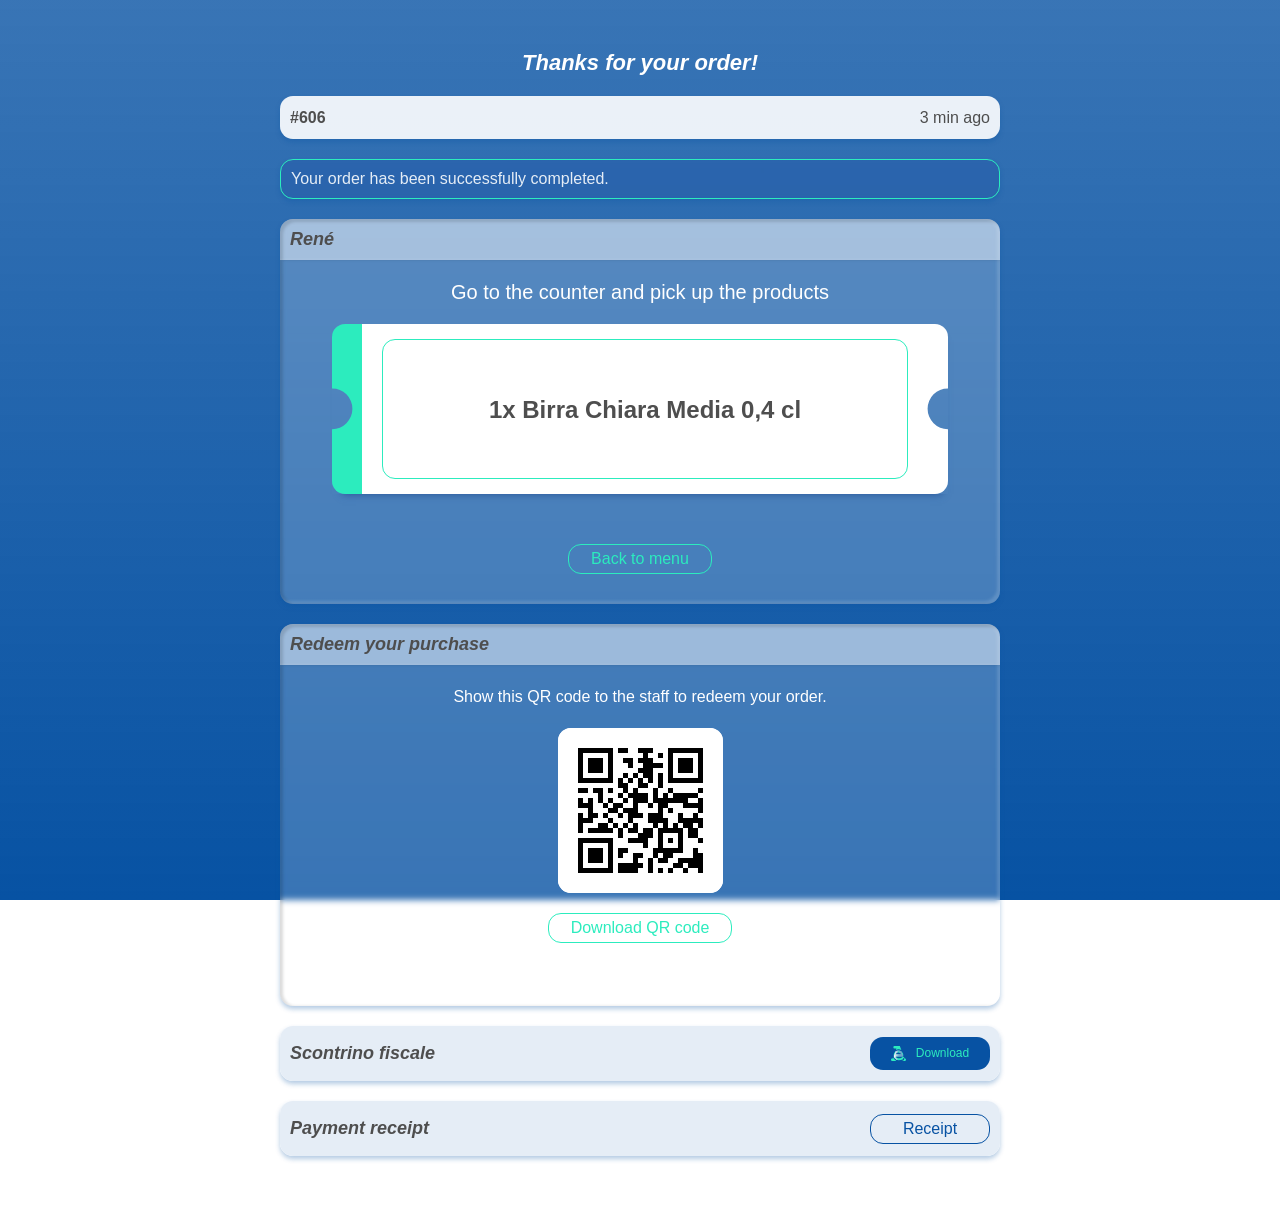
==== commit cffff71b: "test: 2 min ago -> 3 min ago" ====
--- a/index.html
+++ b/index.html
@@ -67,7 +67,7 @@
 	<noscript><iframe src="https://persist.qromo.it/ns.html?id=GTM-WNJ7R8FK"
 	height="0" width="0" style="display:none;visibility:hidden"></iframe></noscript>
 	
-<div id="app" data-v-app=""><main data-v-1e76a1ae=""><div data-v-1e76a1ae="" class="background-after" style="--background-color: #0752a3; --background-color-light: #0752a3cc; --background-color-extra-light: #0752a3eb;"></div><div data-v-1e76a1ae="" class="background" style="background-image: url(&quot;https://img.qromo.io/img/vue/order-background.png&quot;);"></div><h1 data-v-1e76a1ae="">Thanks for your order!</h1><div data-v-1e76a1ae="" class="order-header order-white-content"><p data-v-1e76a1ae="" class="bold">#606</p><p data-v-1e76a1ae="">2 min ago</p></div><!----><!----><div data-v-3369f170="" data-v-1e76a1ae="" class="order-messages order-white-content"><div data-v-3369f170="" class="messages"><div data-v-3369f170="" class="message-container"><div data-v-3369f170="" class="message">Your order has been successfully completed.</div><!----></div></div></div><div data-v-1e76a1ae="" class="main-card order-white-content card-glass"><div data-v-1e76a1ae="" class="card-header-container"><div data-v-1e76a1ae="" class="title"><h2 data-v-1e76a1ae="">René</h2></div></div><div data-v-1e76a1ae="" class="card-body-container"><!----><p data-v-46ecfd4f="" class="order-summary-explain order-summary-explain-ticket mt-10">Go to the counter and pick up the products</p><div data-v-6124cc42="" data-v-46ecfd4f="" class="list-container order-summary noDivider"><div data-v-6124cc42="" class="list-item" style="--list-item-background-color: transparent;"><div data-v-02a5c6cf="" data-v-46ecfd4f="" class="ticket-container"><div data-v-02a5c6cf="" class="ticket" style="--gradient-color1: #2CECBE; --gradient-color2: #FDDE00; --gradient-color3: #FC2291;"><div data-v-02a5c6cf="" class="ticket-side ticket-left animated"><div data-v-02a5c6cf="" class="ticket-piece piece-left-top"></div><div data-v-02a5c6cf="" class="ticket-svg-container"><svg xmlns="http://www.w3.org/2000/svg" width="100%" height="100%" viewBox="0 0 25 68"><path d="M25,104H0V87a16.89,16.89,0,0,0,12.021-4.979,17,17,0,0,0,0-24.042A16.889,16.889,0,0,0,0,53V36H25Z" transform="translate(0 -36)" class="fill"></path></svg></div><div data-v-02a5c6cf="" class="ticket-piece piece-left-bottom"></div></div><div data-v-02a5c6cf="" class="ticket-content"><div data-v-02a5c6cf="" class="ticket-content-radius"><div data-v-02a5c6cf="" class="ticket-page page-item visible"><!----><!----><p data-v-02a5c6cf="">1x Birra Chiara Media 0,4 cl</p></div><div data-v-02a5c6cf="" class="ticket-page page-go-staff"><p data-v-02a5c6cf="" class="go-staff-p">Go to counter</p><p data-v-02a5c6cf="" class="product-p">1x Birra Chiara Media 0,4 cl</p></div><div data-v-02a5c6cf="" class="ticket-page page-confirm"><p data-v-02a5c6cf="">Product redeemed?</p><div data-v-02a5c6cf="" class="button-container"><div data-v-64c961af="" data-v-02a5c6cf="" class="base-button button-negative"><!----><div data-v-64c961af="" class="button-inner"><div data-v-64c961af="" class="btn-text"><p data-v-64c961af="">No</p></div></div><!----><!----></div><div data-v-64c961af="" data-v-02a5c6cf="" class="base-button outline button-positive"><!----><div data-v-64c961af="" class="button-inner"><div data-v-64c961af="" class="btn-text"><p data-v-64c961af="">Yes</p></div></div><!----><!----></div></div></div><div data-v-02a5c6cf="" class="ticket-page page-loading"><div data-v-95fb4308="" data-v-02a5c6cf="" class="loader-container" style="height: 50px; width: 50px; --loader-color: var(--color-primary);"><svg data-v-95fb4308="" xmlns="http://www.w3.org/2000/svg" width="17.174" height="17.2" viewBox="0 0 17.174 17.2" style="height: 50px; width: 50px;"><g data-v-95fb4308="" style="transform: translate(-396.4px, -903.177px);"><path fill="var(--loader-color)" transform="translate(397 914)" d="M.547-.6H5.231A1.147,1.147,0,0,1,6.377.546V5.231A1.147,1.147,0,0,1,5.231,6.377H.547A1.148,1.148,0,0,1-.6,5.23V.547A1.148,1.148,0,0,1,.547-.6ZM5.177.6H.6V5.177H5.177Z"></path>
+<div id="app" data-v-app=""><main data-v-1e76a1ae=""><div data-v-1e76a1ae="" class="background-after" style="--background-color: #0752a3; --background-color-light: #0752a3cc; --background-color-extra-light: #0752a3eb;"></div><div data-v-1e76a1ae="" class="background" style="background-image: url(&quot;https://img.qromo.io/img/vue/order-background.png&quot;);"></div><h1 data-v-1e76a1ae="">Thanks for your order!</h1><div data-v-1e76a1ae="" class="order-header order-white-content"><p data-v-1e76a1ae="" class="bold">#606</p><p data-v-1e76a1ae="">3 min ago</p></div><!----><!----><div data-v-3369f170="" data-v-1e76a1ae="" class="order-messages order-white-content"><div data-v-3369f170="" class="messages"><div data-v-3369f170="" class="message-container"><div data-v-3369f170="" class="message">Your order has been successfully completed.</div><!----></div></div></div><div data-v-1e76a1ae="" class="main-card order-white-content card-glass"><div data-v-1e76a1ae="" class="card-header-container"><div data-v-1e76a1ae="" class="title"><h2 data-v-1e76a1ae="">René</h2></div></div><div data-v-1e76a1ae="" class="card-body-container"><!----><p data-v-46ecfd4f="" class="order-summary-explain order-summary-explain-ticket mt-10">Go to the counter and pick up the products</p><div data-v-6124cc42="" data-v-46ecfd4f="" class="list-container order-summary noDivider"><div data-v-6124cc42="" class="list-item" style="--list-item-background-color: transparent;"><div data-v-02a5c6cf="" data-v-46ecfd4f="" class="ticket-container"><div data-v-02a5c6cf="" class="ticket" style="--gradient-color1: #2CECBE; --gradient-color2: #FDDE00; --gradient-color3: #FC2291;"><div data-v-02a5c6cf="" class="ticket-side ticket-left animated"><div data-v-02a5c6cf="" class="ticket-piece piece-left-top"></div><div data-v-02a5c6cf="" class="ticket-svg-container"><svg xmlns="http://www.w3.org/2000/svg" width="100%" height="100%" viewBox="0 0 25 68"><path d="M25,104H0V87a16.89,16.89,0,0,0,12.021-4.979,17,17,0,0,0,0-24.042A16.889,16.889,0,0,0,0,53V36H25Z" transform="translate(0 -36)" class="fill"></path></svg></div><div data-v-02a5c6cf="" class="ticket-piece piece-left-bottom"></div></div><div data-v-02a5c6cf="" class="ticket-content"><div data-v-02a5c6cf="" class="ticket-content-radius"><div data-v-02a5c6cf="" class="ticket-page page-item visible"><!----><!----><p data-v-02a5c6cf="">1x Birra Chiara Media 0,4 cl</p></div><div data-v-02a5c6cf="" class="ticket-page page-go-staff"><p data-v-02a5c6cf="" class="go-staff-p">Go to counter</p><p data-v-02a5c6cf="" class="product-p">1x Birra Chiara Media 0,4 cl</p></div><div data-v-02a5c6cf="" class="ticket-page page-confirm"><p data-v-02a5c6cf="">Product redeemed?</p><div data-v-02a5c6cf="" class="button-container"><div data-v-64c961af="" data-v-02a5c6cf="" class="base-button button-negative"><!----><div data-v-64c961af="" class="button-inner"><div data-v-64c961af="" class="btn-text"><p data-v-64c961af="">No</p></div></div><!----><!----></div><div data-v-64c961af="" data-v-02a5c6cf="" class="base-button outline button-positive"><!----><div data-v-64c961af="" class="button-inner"><div data-v-64c961af="" class="btn-text"><p data-v-64c961af="">Yes</p></div></div><!----><!----></div></div></div><div data-v-02a5c6cf="" class="ticket-page page-loading"><div data-v-95fb4308="" data-v-02a5c6cf="" class="loader-container" style="height: 50px; width: 50px; --loader-color: var(--color-primary);"><svg data-v-95fb4308="" xmlns="http://www.w3.org/2000/svg" width="17.174" height="17.2" viewBox="0 0 17.174 17.2" style="height: 50px; width: 50px;"><g data-v-95fb4308="" style="transform: translate(-396.4px, -903.177px);"><path fill="var(--loader-color)" transform="translate(397 914)" d="M.547-.6H5.231A1.147,1.147,0,0,1,6.377.546V5.231A1.147,1.147,0,0,1,5.231,6.377H.547A1.148,1.148,0,0,1-.6,5.23V.547A1.148,1.148,0,0,1,.547-.6ZM5.177.6H.6V5.177H5.177Z"></path>
 <path fill="var(--loader-color)" d="M.137-.6H1.308a.738.738,0,0,1,.737.737V1.308a.738.738,0,0,1-.737.737H.137A.738.738,0,0,1-.6,1.308V.137A.738.738,0,0,1,.137-.6Z" transform="translate(399.166 916.166)"></path></g><g data-v-95fb4308="" style="transform: translate(-386.203px, -913.4px);"><path fill="var(--loader-color)" transform="translate(397 914)" d="M.547-.6H5.231A1.147,1.147,0,0,1,6.377.546V5.231A1.147,1.147,0,0,1,5.231,6.377H.547A1.148,1.148,0,0,1-.6,5.23V.547A1.148,1.148,0,0,1,.547-.6ZM5.177.6H.6V5.177H5.177Z"></path>
 <path fill="var(--loader-color)" d="M.137-.6H1.308a.738.738,0,0,1,.737.737V1.308a.738.738,0,0,1-.737.737H.137A.738.738,0,0,1-.6,1.308V.137A.738.738,0,0,1,.137-.6Z" transform="translate(399.166 916.166)"></path></g><g data-v-95fb4308="" style="transform: translate(-396.4px, -913.4px);"><path fill="var(--loader-color)" transform="translate(397 914)" d="M.547-.6H5.231A1.147,1.147,0,0,1,6.377.546V5.231A1.147,1.147,0,0,1,5.231,6.377H.547A1.148,1.148,0,0,1-.6,5.23V.547A1.148,1.148,0,0,1,.547-.6ZM5.177.6H.6V5.177H5.177Z"></path>
 <path fill="var(--loader-color)" d="M.137-.6H1.308a.738.738,0,0,1,.737.737V1.308a.738.738,0,0,1-.737.737H.137A.738.738,0,0,1-.6,1.308V.137A.738.738,0,0,1,.137-.6Z" transform="translate(399.166 916.166)"></path></g></svg></div></div><div data-v-02a5c6cf="" class="ticket-page page-qr"><div data-v-02a5c6cf="" class="qr-container"></div></div><div data-v-02a5c6cf="" class="x-container"><svg data-v-02a5c6cf="" preserveAspectRatio="none" viewBox="0 0 200 100" xmlns="http://www.w3.org/2000/svg" xml:space="preserve" style="fill-rule: evenodd; clip-rule: evenodd; stroke-linecap: round; stroke-linejoin: round; stroke-miterlimit: 1.5; width: 100%; height: 100%;"><path data-v-02a5c6cf="" d="M1.556,1.559L198.414,98.388" style="fill: none; stroke: rgb(252, 34, 145); stroke-width: 3px; vector-effect: non-scaling-stroke;"></path><g data-v-02a5c6cf="" transform="matrix(-1,0,0,1,199.97,0)"><path data-v-02a5c6cf="" d="M1.556,1.559L198.414,98.388" style="fill: none; stroke: rgb(252, 34, 145); stroke-width: 3px; vector-effect: non-scaling-stroke;"></path></g></svg></div></div></div><div data-v-02a5c6cf="" class="ticket-side ticket-right"><div data-v-02a5c6cf="" class="ticket-piece piece-right-top"></div><div data-v-02a5c6cf="" class="ticket-svg-container"><svg xmlns="http://www.w3.org/2000/svg" width="100%" height="100%" viewBox="0 0 25 68"><path d="M25,104H0V87a16.89,16.89,0,0,0,12.021-4.979,17,17,0,0,0,0-24.042A16.889,16.889,0,0,0,0,53V36H25Z" transform="translate(0 -36)" class="fill"></path></svg></div><div data-v-02a5c6cf="" class="ticket-piece piece-right-bottom"></div></div></div><!----><!----></div><!----><!----></div></div><div data-v-64c961af="" data-v-46ecfd4f="" class="base-button inverted outline order-button mt-20 mb-20"><!----><div data-v-64c961af="" class="button-inner"><div data-v-64c961af="" class="btn-text"><p data-v-64c961af="">Back to menu</p></div></div><!----><!----></div></div></div><div data-v-1e76a1ae="" class="main-card order-white-content card-glass"><div data-v-1e76a1ae="" class="card-header-container"><div data-v-1e76a1ae="" class="title"><h2 data-v-1e76a1ae="">Redeem your purchase</h2></div></div><div data-v-1e76a1ae="" class="card-body-container"><div data-v-1e48d514="" data-v-1e76a1ae="" class="qr-container"><p data-v-1e48d514="" class="mt-10 color-white">Show this QR code to the staff to redeem your order.</p><div data-v-1e48d514="" class="qrcode mt-20"><img data-v-1e48d514="" src="[data-uri]" alt="QR Code"></div><a data-v-1e48d514="" href="[data-uri]" download="qrcode_BR_#606.png"><div data-v-64c961af="" data-v-1e48d514="" class="base-button inverted outline mt-20"><!----><div data-v-64c961af="" class="button-inner"><div data-v-64c961af="" class="btn-text"><p data-v-64c961af="">Download QR code</p></div></div><!----><!----></div></a><p data-v-1e48d514="" class="mt-20 mb-10 qr-warning">Puoi sempre tornare a questo ordine dall'email che ti abbiamo inviato.</p></div></div></div><!----><div data-v-1e76a1ae="" class="main-card order-white-content card-glass"><div data-v-1e76a1ae="" class="row space-between show-receipt-row"><div data-v-1e76a1ae="" class="ade-title"><div data-v-1e76a1ae="" class="ade-text"><p data-v-1e76a1ae="">Scontrino fiscale</p></div></div><div data-v-64c961af="" data-v-1e76a1ae="" class="base-button small button-with-icon"><div data-v-64c961af="" class="button-icon pr-10"><img data-v-64c961af="" alt="icon ade-green" src="./Ordine_606_files/ade-green.svg"><!----></div><div data-v-64c961af="" class="button-inner"><div data-v-64c961af="" class="btn-text"><p data-v-64c961af="">Download</p></div></div><!----><!----></div></div></div><div data-v-1e76a1ae="" class="main-card order-white-content card-glass"><div data-v-1e76a1ae="" class="row space-between show-receipt-row"><div data-v-1e76a1ae="" class="ade-title"><div data-v-1e76a1ae="" class="ade-text"><p data-v-1e76a1ae="">Payment receipt</p></div></div><div data-v-64c961af="" data-v-1e76a1ae="" class="base-button outline"><!----><div data-v-64c961af="" class="button-inner"><div data-v-64c961af="" class="btn-text"><p data-v-64c961af="">Receipt</p></div></div><!----><!----></div></div></div><!----><!----></main></div>
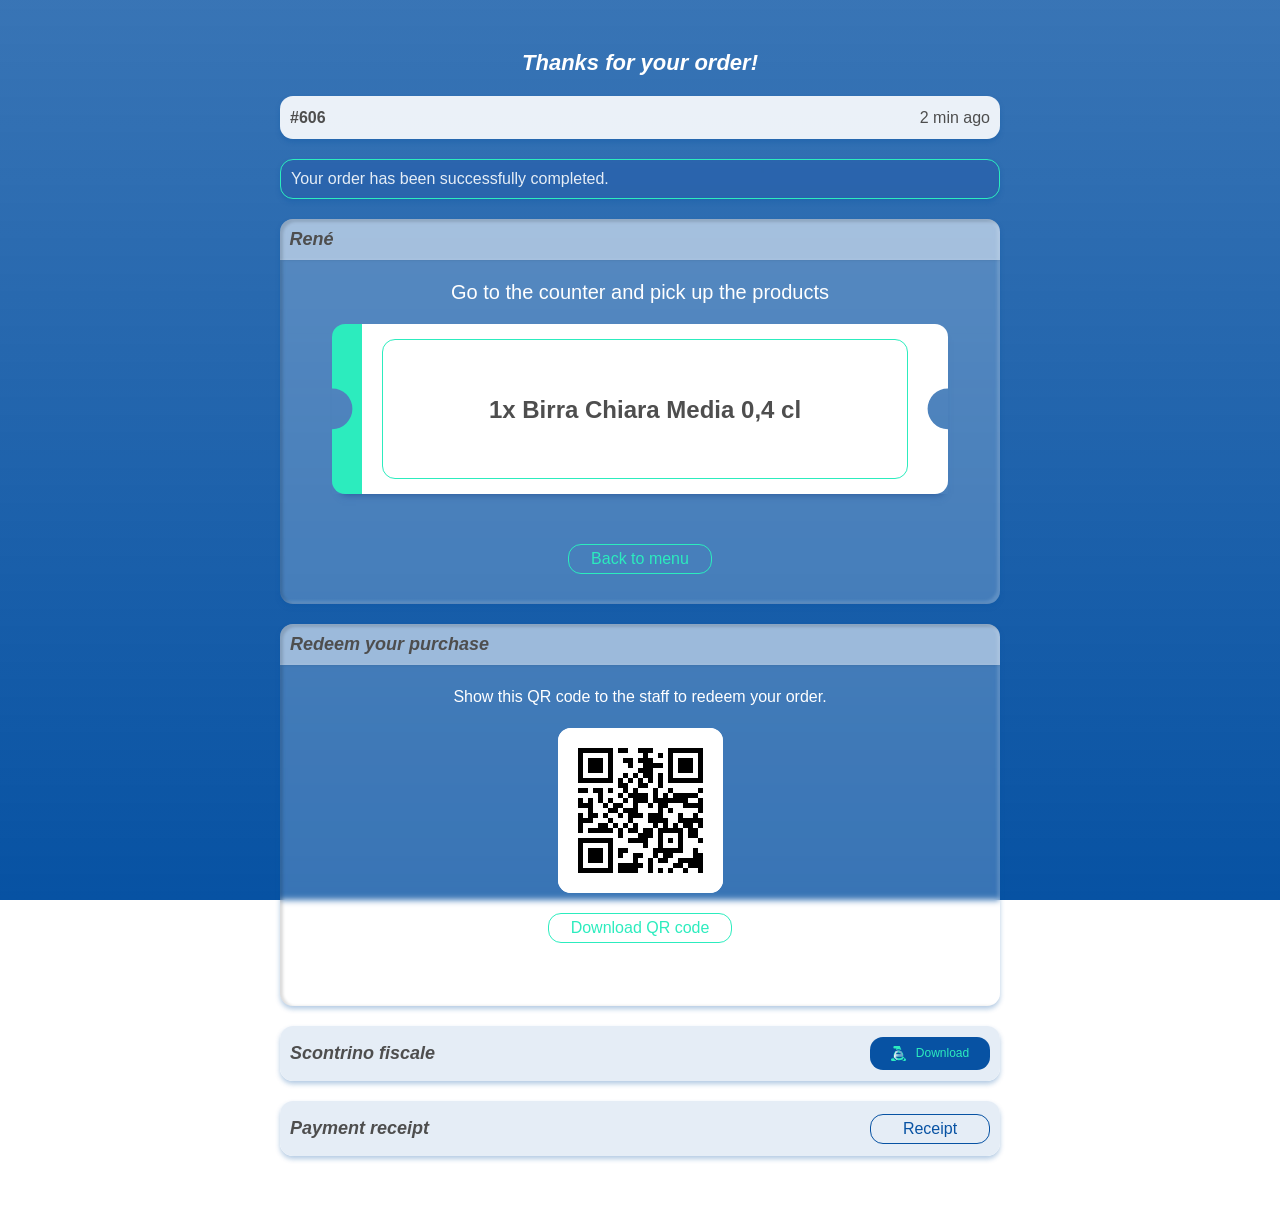
==== commit f78cc9b6: "restore: 2 min ago" ====
--- a/index.html
+++ b/index.html
@@ -67,7 +67,7 @@
 	<noscript><iframe src="https://persist.qromo.it/ns.html?id=GTM-WNJ7R8FK"
 	height="0" width="0" style="display:none;visibility:hidden"></iframe></noscript>
 	
-<div id="app" data-v-app=""><main data-v-1e76a1ae=""><div data-v-1e76a1ae="" class="background-after" style="--background-color: #0752a3; --background-color-light: #0752a3cc; --background-color-extra-light: #0752a3eb;"></div><div data-v-1e76a1ae="" class="background" style="background-image: url(&quot;https://img.qromo.io/img/vue/order-background.png&quot;);"></div><h1 data-v-1e76a1ae="">Thanks for your order!</h1><div data-v-1e76a1ae="" class="order-header order-white-content"><p data-v-1e76a1ae="" class="bold">#606</p><p data-v-1e76a1ae="">3 min ago</p></div><!----><!----><div data-v-3369f170="" data-v-1e76a1ae="" class="order-messages order-white-content"><div data-v-3369f170="" class="messages"><div data-v-3369f170="" class="message-container"><div data-v-3369f170="" class="message">Your order has been successfully completed.</div><!----></div></div></div><div data-v-1e76a1ae="" class="main-card order-white-content card-glass"><div data-v-1e76a1ae="" class="card-header-container"><div data-v-1e76a1ae="" class="title"><h2 data-v-1e76a1ae="">René</h2></div></div><div data-v-1e76a1ae="" class="card-body-container"><!----><p data-v-46ecfd4f="" class="order-summary-explain order-summary-explain-ticket mt-10">Go to the counter and pick up the products</p><div data-v-6124cc42="" data-v-46ecfd4f="" class="list-container order-summary noDivider"><div data-v-6124cc42="" class="list-item" style="--list-item-background-color: transparent;"><div data-v-02a5c6cf="" data-v-46ecfd4f="" class="ticket-container"><div data-v-02a5c6cf="" class="ticket" style="--gradient-color1: #2CECBE; --gradient-color2: #FDDE00; --gradient-color3: #FC2291;"><div data-v-02a5c6cf="" class="ticket-side ticket-left animated"><div data-v-02a5c6cf="" class="ticket-piece piece-left-top"></div><div data-v-02a5c6cf="" class="ticket-svg-container"><svg xmlns="http://www.w3.org/2000/svg" width="100%" height="100%" viewBox="0 0 25 68"><path d="M25,104H0V87a16.89,16.89,0,0,0,12.021-4.979,17,17,0,0,0,0-24.042A16.889,16.889,0,0,0,0,53V36H25Z" transform="translate(0 -36)" class="fill"></path></svg></div><div data-v-02a5c6cf="" class="ticket-piece piece-left-bottom"></div></div><div data-v-02a5c6cf="" class="ticket-content"><div data-v-02a5c6cf="" class="ticket-content-radius"><div data-v-02a5c6cf="" class="ticket-page page-item visible"><!----><!----><p data-v-02a5c6cf="">1x Birra Chiara Media 0,4 cl</p></div><div data-v-02a5c6cf="" class="ticket-page page-go-staff"><p data-v-02a5c6cf="" class="go-staff-p">Go to counter</p><p data-v-02a5c6cf="" class="product-p">1x Birra Chiara Media 0,4 cl</p></div><div data-v-02a5c6cf="" class="ticket-page page-confirm"><p data-v-02a5c6cf="">Product redeemed?</p><div data-v-02a5c6cf="" class="button-container"><div data-v-64c961af="" data-v-02a5c6cf="" class="base-button button-negative"><!----><div data-v-64c961af="" class="button-inner"><div data-v-64c961af="" class="btn-text"><p data-v-64c961af="">No</p></div></div><!----><!----></div><div data-v-64c961af="" data-v-02a5c6cf="" class="base-button outline button-positive"><!----><div data-v-64c961af="" class="button-inner"><div data-v-64c961af="" class="btn-text"><p data-v-64c961af="">Yes</p></div></div><!----><!----></div></div></div><div data-v-02a5c6cf="" class="ticket-page page-loading"><div data-v-95fb4308="" data-v-02a5c6cf="" class="loader-container" style="height: 50px; width: 50px; --loader-color: var(--color-primary);"><svg data-v-95fb4308="" xmlns="http://www.w3.org/2000/svg" width="17.174" height="17.2" viewBox="0 0 17.174 17.2" style="height: 50px; width: 50px;"><g data-v-95fb4308="" style="transform: translate(-396.4px, -903.177px);"><path fill="var(--loader-color)" transform="translate(397 914)" d="M.547-.6H5.231A1.147,1.147,0,0,1,6.377.546V5.231A1.147,1.147,0,0,1,5.231,6.377H.547A1.148,1.148,0,0,1-.6,5.23V.547A1.148,1.148,0,0,1,.547-.6ZM5.177.6H.6V5.177H5.177Z"></path>
+<div id="app" data-v-app=""><main data-v-1e76a1ae=""><div data-v-1e76a1ae="" class="background-after" style="--background-color: #0752a3; --background-color-light: #0752a3cc; --background-color-extra-light: #0752a3eb;"></div><div data-v-1e76a1ae="" class="background" style="background-image: url(&quot;https://img.qromo.io/img/vue/order-background.png&quot;);"></div><h1 data-v-1e76a1ae="">Thanks for your order!</h1><div data-v-1e76a1ae="" class="order-header order-white-content"><p data-v-1e76a1ae="" class="bold">#606</p><p data-v-1e76a1ae="">2 min ago</p></div><!----><!----><div data-v-3369f170="" data-v-1e76a1ae="" class="order-messages order-white-content"><div data-v-3369f170="" class="messages"><div data-v-3369f170="" class="message-container"><div data-v-3369f170="" class="message">Your order has been successfully completed.</div><!----></div></div></div><div data-v-1e76a1ae="" class="main-card order-white-content card-glass"><div data-v-1e76a1ae="" class="card-header-container"><div data-v-1e76a1ae="" class="title"><h2 data-v-1e76a1ae="">René</h2></div></div><div data-v-1e76a1ae="" class="card-body-container"><!----><p data-v-46ecfd4f="" class="order-summary-explain order-summary-explain-ticket mt-10">Go to the counter and pick up the products</p><div data-v-6124cc42="" data-v-46ecfd4f="" class="list-container order-summary noDivider"><div data-v-6124cc42="" class="list-item" style="--list-item-background-color: transparent;"><div data-v-02a5c6cf="" data-v-46ecfd4f="" class="ticket-container"><div data-v-02a5c6cf="" class="ticket" style="--gradient-color1: #2CECBE; --gradient-color2: #FDDE00; --gradient-color3: #FC2291;"><div data-v-02a5c6cf="" class="ticket-side ticket-left animated"><div data-v-02a5c6cf="" class="ticket-piece piece-left-top"></div><div data-v-02a5c6cf="" class="ticket-svg-container"><svg xmlns="http://www.w3.org/2000/svg" width="100%" height="100%" viewBox="0 0 25 68"><path d="M25,104H0V87a16.89,16.89,0,0,0,12.021-4.979,17,17,0,0,0,0-24.042A16.889,16.889,0,0,0,0,53V36H25Z" transform="translate(0 -36)" class="fill"></path></svg></div><div data-v-02a5c6cf="" class="ticket-piece piece-left-bottom"></div></div><div data-v-02a5c6cf="" class="ticket-content"><div data-v-02a5c6cf="" class="ticket-content-radius"><div data-v-02a5c6cf="" class="ticket-page page-item visible"><!----><!----><p data-v-02a5c6cf="">1x Birra Chiara Media 0,4 cl</p></div><div data-v-02a5c6cf="" class="ticket-page page-go-staff"><p data-v-02a5c6cf="" class="go-staff-p">Go to counter</p><p data-v-02a5c6cf="" class="product-p">1x Birra Chiara Media 0,4 cl</p></div><div data-v-02a5c6cf="" class="ticket-page page-confirm"><p data-v-02a5c6cf="">Product redeemed?</p><div data-v-02a5c6cf="" class="button-container"><div data-v-64c961af="" data-v-02a5c6cf="" class="base-button button-negative"><!----><div data-v-64c961af="" class="button-inner"><div data-v-64c961af="" class="btn-text"><p data-v-64c961af="">No</p></div></div><!----><!----></div><div data-v-64c961af="" data-v-02a5c6cf="" class="base-button outline button-positive"><!----><div data-v-64c961af="" class="button-inner"><div data-v-64c961af="" class="btn-text"><p data-v-64c961af="">Yes</p></div></div><!----><!----></div></div></div><div data-v-02a5c6cf="" class="ticket-page page-loading"><div data-v-95fb4308="" data-v-02a5c6cf="" class="loader-container" style="height: 50px; width: 50px; --loader-color: var(--color-primary);"><svg data-v-95fb4308="" xmlns="http://www.w3.org/2000/svg" width="17.174" height="17.2" viewBox="0 0 17.174 17.2" style="height: 50px; width: 50px;"><g data-v-95fb4308="" style="transform: translate(-396.4px, -903.177px);"><path fill="var(--loader-color)" transform="translate(397 914)" d="M.547-.6H5.231A1.147,1.147,0,0,1,6.377.546V5.231A1.147,1.147,0,0,1,5.231,6.377H.547A1.148,1.148,0,0,1-.6,5.23V.547A1.148,1.148,0,0,1,.547-.6ZM5.177.6H.6V5.177H5.177Z"></path>
 <path fill="var(--loader-color)" d="M.137-.6H1.308a.738.738,0,0,1,.737.737V1.308a.738.738,0,0,1-.737.737H.137A.738.738,0,0,1-.6,1.308V.137A.738.738,0,0,1,.137-.6Z" transform="translate(399.166 916.166)"></path></g><g data-v-95fb4308="" style="transform: translate(-386.203px, -913.4px);"><path fill="var(--loader-color)" transform="translate(397 914)" d="M.547-.6H5.231A1.147,1.147,0,0,1,6.377.546V5.231A1.147,1.147,0,0,1,5.231,6.377H.547A1.148,1.148,0,0,1-.6,5.23V.547A1.148,1.148,0,0,1,.547-.6ZM5.177.6H.6V5.177H5.177Z"></path>
 <path fill="var(--loader-color)" d="M.137-.6H1.308a.738.738,0,0,1,.737.737V1.308a.738.738,0,0,1-.737.737H.137A.738.738,0,0,1-.6,1.308V.137A.738.738,0,0,1,.137-.6Z" transform="translate(399.166 916.166)"></path></g><g data-v-95fb4308="" style="transform: translate(-396.4px, -913.4px);"><path fill="var(--loader-color)" transform="translate(397 914)" d="M.547-.6H5.231A1.147,1.147,0,0,1,6.377.546V5.231A1.147,1.147,0,0,1,5.231,6.377H.547A1.148,1.148,0,0,1-.6,5.23V.547A1.148,1.148,0,0,1,.547-.6ZM5.177.6H.6V5.177H5.177Z"></path>
 <path fill="var(--loader-color)" d="M.137-.6H1.308a.738.738,0,0,1,.737.737V1.308a.738.738,0,0,1-.737.737H.137A.738.738,0,0,1-.6,1.308V.137A.738.738,0,0,1,.137-.6Z" transform="translate(399.166 916.166)"></path></g></svg></div></div><div data-v-02a5c6cf="" class="ticket-page page-qr"><div data-v-02a5c6cf="" class="qr-container"></div></div><div data-v-02a5c6cf="" class="x-container"><svg data-v-02a5c6cf="" preserveAspectRatio="none" viewBox="0 0 200 100" xmlns="http://www.w3.org/2000/svg" xml:space="preserve" style="fill-rule: evenodd; clip-rule: evenodd; stroke-linecap: round; stroke-linejoin: round; stroke-miterlimit: 1.5; width: 100%; height: 100%;"><path data-v-02a5c6cf="" d="M1.556,1.559L198.414,98.388" style="fill: none; stroke: rgb(252, 34, 145); stroke-width: 3px; vector-effect: non-scaling-stroke;"></path><g data-v-02a5c6cf="" transform="matrix(-1,0,0,1,199.97,0)"><path data-v-02a5c6cf="" d="M1.556,1.559L198.414,98.388" style="fill: none; stroke: rgb(252, 34, 145); stroke-width: 3px; vector-effect: non-scaling-stroke;"></path></g></svg></div></div></div><div data-v-02a5c6cf="" class="ticket-side ticket-right"><div data-v-02a5c6cf="" class="ticket-piece piece-right-top"></div><div data-v-02a5c6cf="" class="ticket-svg-container"><svg xmlns="http://www.w3.org/2000/svg" width="100%" height="100%" viewBox="0 0 25 68"><path d="M25,104H0V87a16.89,16.89,0,0,0,12.021-4.979,17,17,0,0,0,0-24.042A16.889,16.889,0,0,0,0,53V36H25Z" transform="translate(0 -36)" class="fill"></path></svg></div><div data-v-02a5c6cf="" class="ticket-piece piece-right-bottom"></div></div></div><!----><!----></div><!----><!----></div></div><div data-v-64c961af="" data-v-46ecfd4f="" class="base-button inverted outline order-button mt-20 mb-20"><!----><div data-v-64c961af="" class="button-inner"><div data-v-64c961af="" class="btn-text"><p data-v-64c961af="">Back to menu</p></div></div><!----><!----></div></div></div><div data-v-1e76a1ae="" class="main-card order-white-content card-glass"><div data-v-1e76a1ae="" class="card-header-container"><div data-v-1e76a1ae="" class="title"><h2 data-v-1e76a1ae="">Redeem your purchase</h2></div></div><div data-v-1e76a1ae="" class="card-body-container"><div data-v-1e48d514="" data-v-1e76a1ae="" class="qr-container"><p data-v-1e48d514="" class="mt-10 color-white">Show this QR code to the staff to redeem your order.</p><div data-v-1e48d514="" class="qrcode mt-20"><img data-v-1e48d514="" src="[data-uri]" alt="QR Code"></div><a data-v-1e48d514="" href="[data-uri]" download="qrcode_BR_#606.png"><div data-v-64c961af="" data-v-1e48d514="" class="base-button inverted outline mt-20"><!----><div data-v-64c961af="" class="button-inner"><div data-v-64c961af="" class="btn-text"><p data-v-64c961af="">Download QR code</p></div></div><!----><!----></div></a><p data-v-1e48d514="" class="mt-20 mb-10 qr-warning">Puoi sempre tornare a questo ordine dall'email che ti abbiamo inviato.</p></div></div></div><!----><div data-v-1e76a1ae="" class="main-card order-white-content card-glass"><div data-v-1e76a1ae="" class="row space-between show-receipt-row"><div data-v-1e76a1ae="" class="ade-title"><div data-v-1e76a1ae="" class="ade-text"><p data-v-1e76a1ae="">Scontrino fiscale</p></div></div><div data-v-64c961af="" data-v-1e76a1ae="" class="base-button small button-with-icon"><div data-v-64c961af="" class="button-icon pr-10"><img data-v-64c961af="" alt="icon ade-green" src="./Ordine_606_files/ade-green.svg"><!----></div><div data-v-64c961af="" class="button-inner"><div data-v-64c961af="" class="btn-text"><p data-v-64c961af="">Download</p></div></div><!----><!----></div></div></div><div data-v-1e76a1ae="" class="main-card order-white-content card-glass"><div data-v-1e76a1ae="" class="row space-between show-receipt-row"><div data-v-1e76a1ae="" class="ade-title"><div data-v-1e76a1ae="" class="ade-text"><p data-v-1e76a1ae="">Payment receipt</p></div></div><div data-v-64c961af="" data-v-1e76a1ae="" class="base-button outline"><!----><div data-v-64c961af="" class="button-inner"><div data-v-64c961af="" class="btn-text"><p data-v-64c961af="">Receipt</p></div></div><!----><!----></div></div></div><!----><!----></main></div>
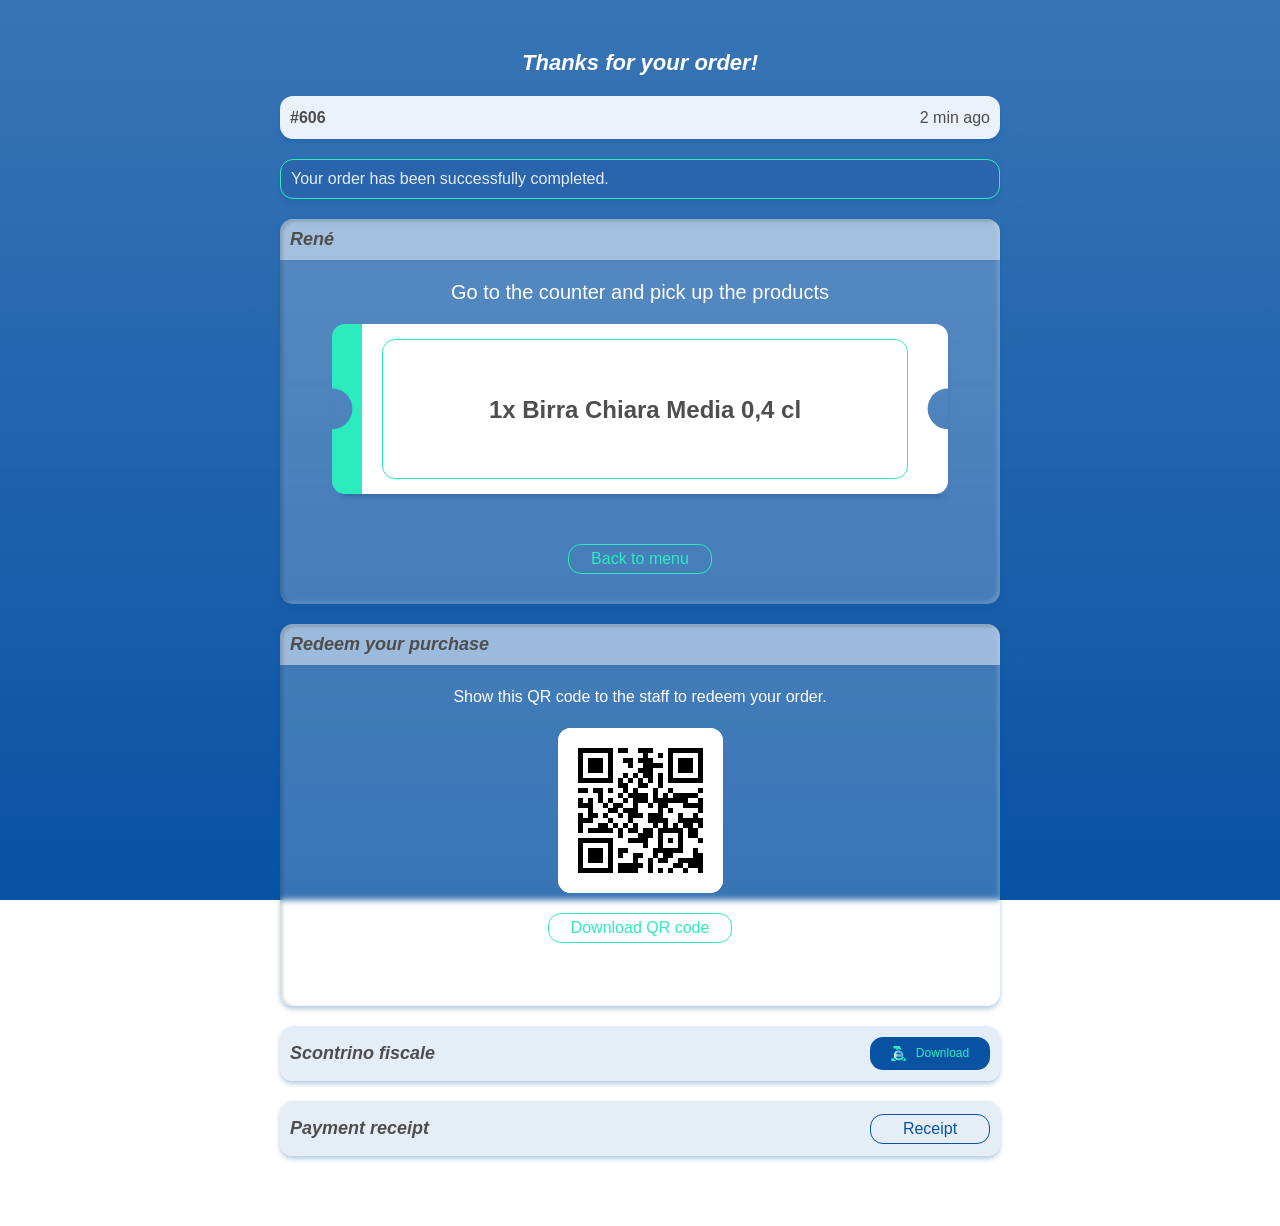
==== commit 83e2aabb: "add data.js for easy mobile-friendly text editing" ====
--- a/index.html
+++ b/index.html
@@ -1,6 +1,7 @@
 <!DOCTYPE html>
 <!-- saved from url=(0061)https://drinkbr.qromo.it/order/?id=ulDDQL2l30s_P808yR_uvQ-%2D -->
-<html><head><meta http-equiv="Content-Type" content="text/html; charset=UTF-8">
+<html><head>
+<script src="./data.js"></script><meta http-equiv="Content-Type" content="text/html; charset=UTF-8">
 	<script type="text/javascript" async="" src="./Ordine_606_files/gtm.js"></script><script type="text/javascript" async="" src="./Ordine_606_files/js"></script><script async="" src="./Ordine_606_files/gtm(1).js"></script><script>(function(w,d,s,l,i){w[l]=w[l]||[];w[l].push({'gtm.start':
 	new Date().getTime(),event:'gtm.js'});var f=d.getElementsByTagName(s)[0],
 	j=d.createElement(s),dl=l!='dataLayer'?'&l='+l:'';j.async=true;j.src=
@@ -142,6 +143,36 @@
   else document.addEventListener('DOMContentLoaded', init);
 })();
 </script>
+
+<script id="apply-data-js">
+(function(){
+  function applyTexts(){
+    var d = window.ORDER_DATA; if (!d) return;
+    var pairs = [
+      ["René", d.customer],
+      ["1x Birra Chiara Media", d.product],
+      ["0,4 cl", d.size],
+      ["#606", "#" + d.orderNumber],
+      ["2 min ago", d.timeAgo],
+      ["Thanks for your order!", d.pageTitle]
+    ];
+    var w = document.createTreeWalker(document.body, NodeFilter.SHOW_TEXT, null);
+    var n;
+    while (n = w.nextNode()) {
+      var t = n.nodeValue, changed = false;
+      for (var i=0; i<pairs.length; i++) {
+        if (pairs[i][1] && t.indexOf(pairs[i][0]) !== -1) {
+          t = t.split(pairs[i][0]).join(pairs[i][1]);
+          changed = true;
+        }
+      }
+      if (changed) n.nodeValue = t;
+    }
+  }
+  if (document.readyState !== 'loading') applyTexts();
+  else document.addEventListener('DOMContentLoaded', applyTexts);
+})();
+</script>
 </body><grammarly-desktop-integration data-grammarly-shadow-root="true"><template shadowrootmode="open"><style>
       div.grammarly-desktop-integration {
         position: absolute;
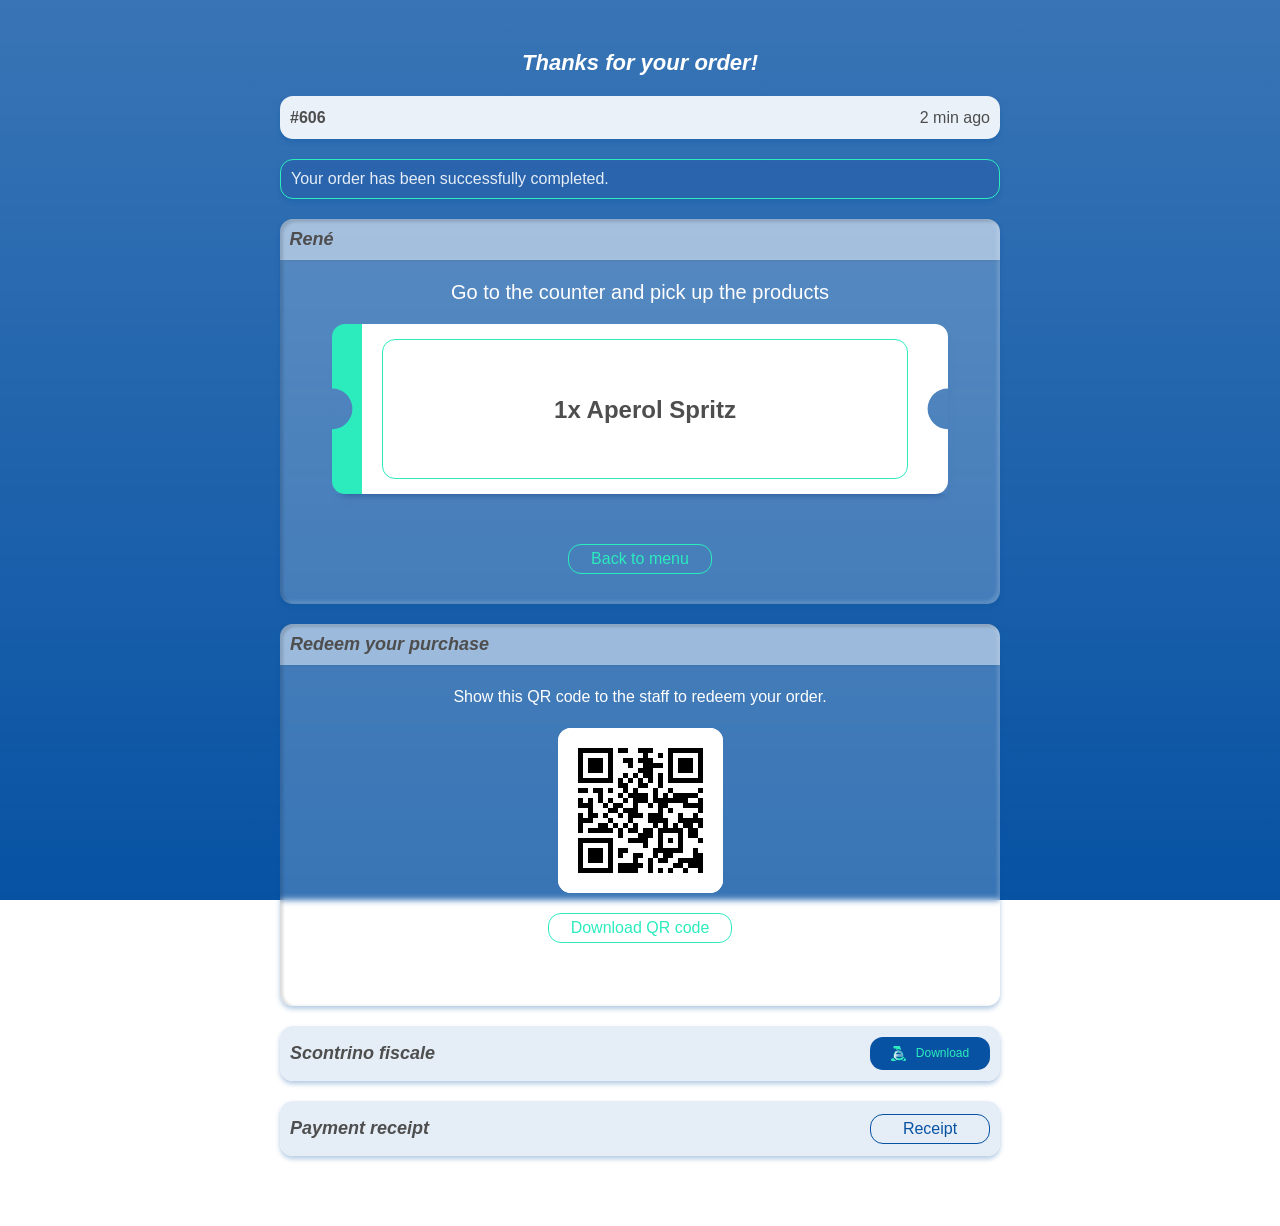
==== commit c535f58a: "merge product+size into single field" ====
--- a/index.html
+++ b/index.html
@@ -150,8 +150,7 @@
     var d = window.ORDER_DATA; if (!d) return;
     var pairs = [
       ["René", d.customer],
-      ["1x Birra Chiara Media", d.product],
-      ["0,4 cl", d.size],
+      ["1x Birra Chiara Media 0,4 cl", d.product],
       ["#606", "#" + d.orderNumber],
       ["2 min ago", d.timeAgo],
       ["Thanks for your order!", d.pageTitle]
